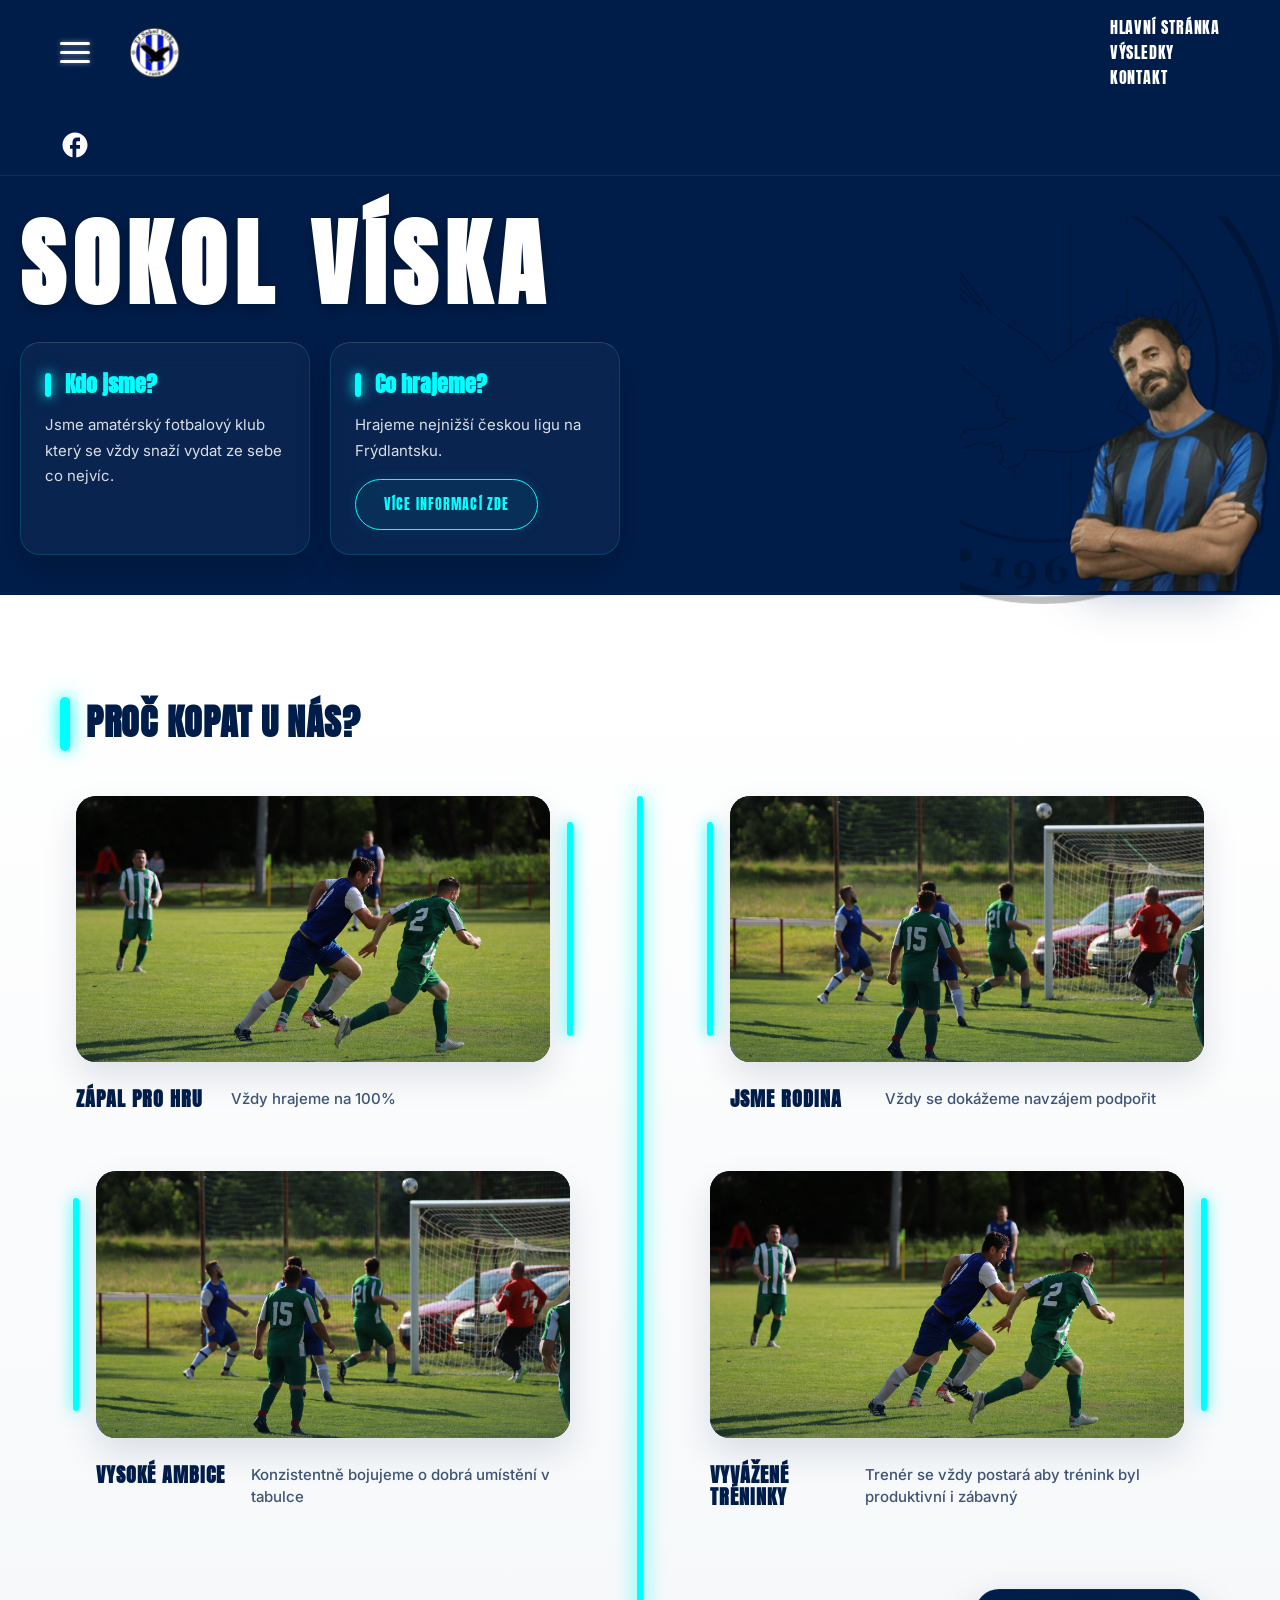
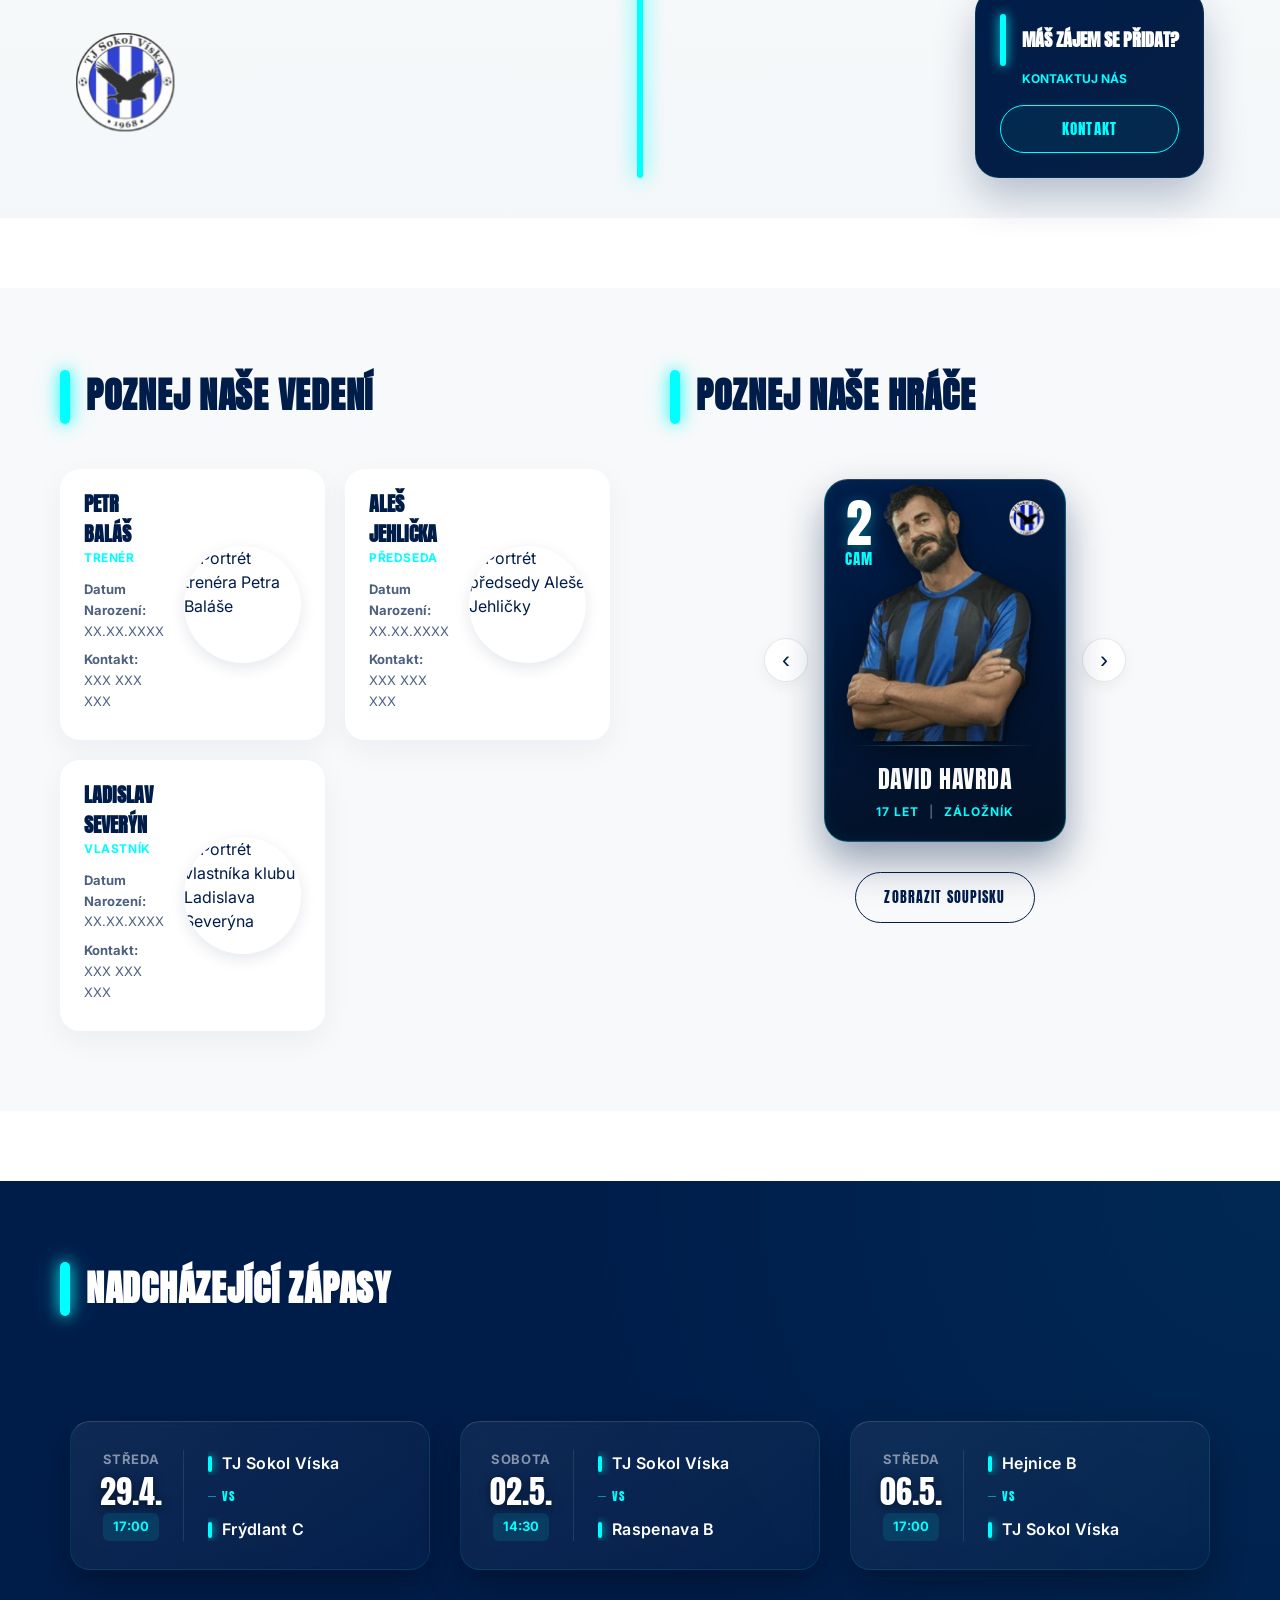
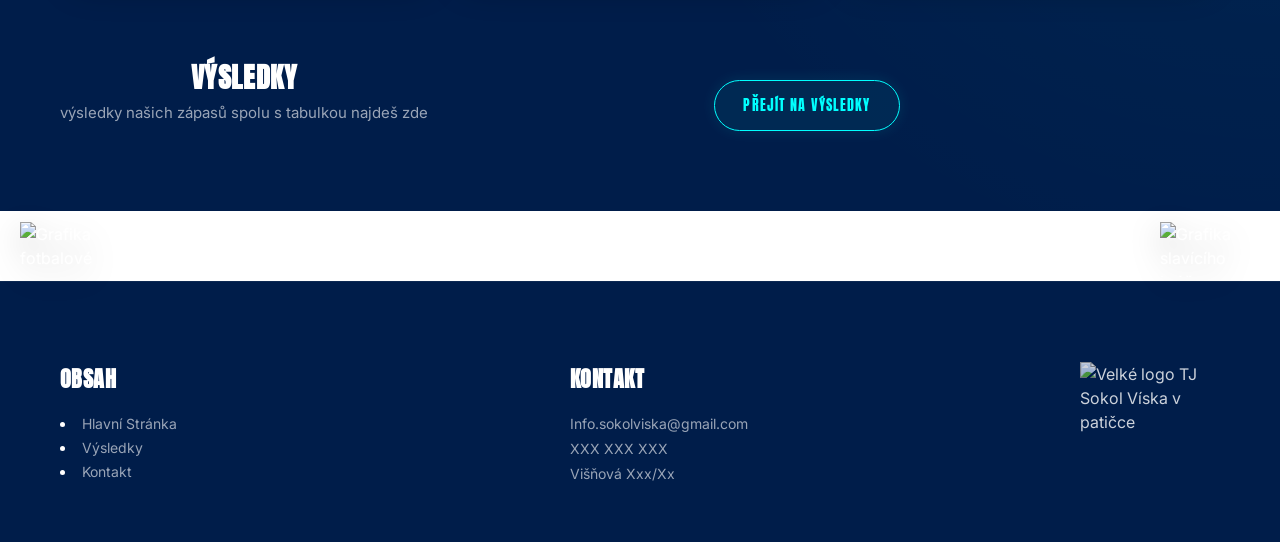
==== index.html @ 54ac2959 "idk neco varim, gemini i dal par suggestions na design tak je zkousim" ====
<!DOCTYPE html>
<html lang="cs">

<head>
    <meta charset="UTF-8">
    <meta name="viewport" content="width=device-width, initial-scale=1.0">
    <title>Hlavní Stránka | TJ Sokol Víska</title>
    <link rel="icon" type="image/png" href="./images/favicon.png">
    <link rel="preconnect" href="https://fonts.googleapis.com">
    <link rel="preconnect" href="https://fonts.gstatic.com" crossorigin>
    <link href="https://fonts.googleapis.com/css2?family=Anton&family=Inter:wght@400;600&display=swap" rel="stylesheet">
    <link rel="stylesheet" href="./css/base.css">
    <link rel="stylesheet" href="./css/layout.css">
    <link rel="stylesheet" href="./css/components.css">
</head>

<body>
    <header class="hlavni-hlavicka">
        <div class="container header-grid-nav">
            <button class="menu-toggle" aria-label="Otevřít menu">
                <span class="menu-bar"></span>
                <span class="menu-bar"></span>
                <span class="menu-bar"></span>
            </button>
            <a href="index.html" class="logo-odkaz">
                <img src="./images/Logo.svg" alt="Logo TJ Sokol Víska" width="80" height="80" class="logo-foto">
            </a>
            <nav class="hlavni-navigace">
                <menu>
                    <li><a href="index.html">Hlavní Stránka</a></li>
                    <li><a href="vysledky.html">Výsledky</a></li>
                    <li><a href="kontakt.html">Kontakt</a></li>
                </menu>
            </nav>
            <div class="header-socialy">
                <a href="https://facebook.com" target="_blank" aria-label="Facebook">
                    <img src="./images/facebook-logo.svg" alt="Ikonka sociální sítě Facebook" width="24" height="24"
                        class="fb-foto">
                </a>
            </div>
        </div>
    </header>

    <main>
        <section class="hero-sekce">
            <div class="hero-bila-cast">
                <div class="hero-bg-grafika">
                    <img src="./images/klubovy-znak-bg.png" alt="Vodoznak se znakem klubu TJ Sokol Víska" width="320"
                        height="290" class="bg-orel-foto">
                </div>
                <div class="hero-foto-container">
                    <picture>
                        <source media="(min-width: 1024px)" srcset="./images/hrac-hero-desktop.png">
                        <img src="./images/hrac-hero-mobil.png" alt="Fotografie hlavního hráče týmu v dresu" width="250"
                            height="270" class="hero-hrac-foto">
                    </picture>
                </div>
            </div>

            <div class="hero-spodek-navy">
                <div class="container hero-obsah-layout">
                    <h1>Sokol Víska</h1>
                    <div class="hero-karty-box">
                        <div class="hero-karta">
                            <div class="karta-nadpis-box">
                                <h3>Kdo jsme?</h3>
                            </div>
                            <p>Jsme amatérský fotbalový klub který se vždy snaží vydat ze sebe co nejvíc.</p>
                        </div>
                        <div class="hero-karta">
                            <div class="karta-nadpis-box">
                                <h3>Co hrajeme?</h3>
                            </div>
                            <p>Hrajeme nejnižší českou ligu na Frýdlantsku.</p>
                            <a href="soupiska.html" class="tlacitko-odkaz">Více informací zde</a>
                        </div>
                    </div>
                </div>
            </div>
        </section>

        <section class="hodnoty-sekce">
            <div class="container">
                <div class="sekce-hlavicka">
                    <h2>Proč kopat u nás?</h2>
                </div>

                <div class="hodnoty-list">
                    <div class="hodnota-item">
                        <div class="hodnota-foto-wrapper wrapper-left">
                            <div class="hodnota-foto-obal">
                                <img src="./images/introduction-img1.jpg"
                                    alt="Skupinová fotografie hráčů klubu SOKOL Víska" width="320" height="180"
                                    class="stinovana-foto">
                            </div>
                        </div>
                        <div class="hodnota-text-row text-pad-left">
                            <h3>Jsme rodina</h3>
                            <p>Vždy se dokážeme navzájem podpořit</p>
                        </div>
                    </div>

                    <div class="hodnota-item">
                        <div class="hodnota-foto-wrapper wrapper-right">
                            <div class="hodnota-foto-obal">
                                <img src="./images/introduction-img2.jpg"
                                    alt="Momentka ze zápasu ukazující maximální nasazení" width="320" height="180"
                                    class="stinovana-foto">
                            </div>
                        </div>
                        <div class="hodnota-text-row text-pad-right">
                            <h3>Zápal pro hru</h3>
                            <p>Vždy hrajeme na 100%</p>
                        </div>
                    </div>

                    <div class="hodnota-item">
                        <div class="hodnota-foto-wrapper wrapper-left">
                            <div class="hodnota-foto-obal">
                                <img src="./images/introduction-img1.jpg"
                                    alt="Týmová fotografie ilustrující jednotu a odhodlání" width="320" height="180"
                                    class="stinovana-foto">
                            </div>
                        </div>
                        <div class="hodnota-text-row text-pad-left">
                            <h3>Vysoké ambice</h3>
                            <p>Konzistentně bojujeme o dobrá umístění v tabulce</p>
                        </div>
                    </div>

                    <div class="hodnota-item">
                        <div class="hodnota-foto-wrapper wrapper-right">
                            <div class="hodnota-foto-obal">
                                <img src="./images/introduction-img2.jpg" alt="Hráči během fotbalového tréninku v akci"
                                    width="320" height="180" class="stinovana-foto">
                            </div>
                        </div>
                        <div class="hodnota-text-row text-pad-right">
                            <h3>Vyvážené tréninky</h3>
                            <p>Trenér se vždy postará aby trénink byl produktivní i zábavný</p>
                        </div>
                    </div>

                    <div class="hodnoty-logo-box">
                        <img src="./images/Logo.svg" alt="Symbol a logo fotbalového klubu" width="100" height="100"
                            class="patka-sekce-logo">
                    </div>

                    <div class="hodnoty-cta-box">
                        <div class="cta-karta">
                            <div class="cta-nadpis-box">
                                <div class="cta-titulky">
                                    <h3>Máš zájem se přidat?</h3>
                                    <p>Kontaktuj nás</p>
                                </div>
                            </div>
                            <a href="kontakt.html" class="cta-button">Kontakt</a>
                        </div>
                    </div>
                </div>
            </div>
        </section>

        <section class="hrace-vedeni-sekce">
            <div class="container hrace-vedeni-layout">
                <div class="vedeni-cast">
                    <div class="sekce-hlavicka">
                        <h2>Poznej naše vedení</h2>
                    </div>
                    <div class="vedeni-karty">
                        <div class="vedeni-karta">
                            <div class="vedeni-karta-text">
                                <h3>Petr Baláš</h3>
                                <span class="vedeni-role">Trenér</span>
                                <div class="vedeni-info-blok">
                                    <strong>Datum Narození:</strong>
                                    <span>XX.XX.XXXX</span>
                                </div>
                                <div class="vedeni-info-blok">
                                    <strong>Kontakt:</strong>
                                    <span>XXX XXX XXX</span>
                                </div>
                            </div>
                            <div class="vedeni-karta-foto">
                                <img src="./images/vedeni-placeholder.png" alt="Portrét trenéra Petra Baláše"
                                    width="130" height="130">
                            </div>
                        </div>
                        <div class="vedeni-karta">
                            <div class="vedeni-karta-text">
                                <h3>Aleš Jehlička</h3>
                                <span class="vedeni-role">Předseda</span>
                                <div class="vedeni-info-blok">
                                    <strong>Datum Narození:</strong>
                                    <span>XX.XX.XXXX</span>
                                </div>
                                <div class="vedeni-info-blok">
                                    <strong>Kontakt:</strong>
                                    <span>XXX XXX XXX</span>
                                </div>
                            </div>
                            <div class="vedeni-karta-foto">
                                <img src="./images/vedeni-placeholder.png" alt="Portrét předsedy Aleše Jehličky"
                                    width="130" height="130">
                            </div>
                        </div>
                        <div class="vedeni-karta">
                            <div class="vedeni-karta-text">
                                <h3>Ladislav Severýn</h3>
                                <span class="vedeni-role">Vlastník</span>
                                <div class="vedeni-info-blok">
                                    <strong>Datum Narození:</strong>
                                    <span>XX.XX.XXXX</span>
                                </div>
                                <div class="vedeni-info-blok">
                                    <strong>Kontakt:</strong>
                                    <span>XXX XXX XXX</span>
                                </div>
                            </div>
                            <div class="vedeni-karta-foto">
                                <img src="./images/vedeni-placeholder.png"
                                    alt="Portrét vlastníka klubu Ladislava Severýna" width="130" height="130">
                            </div>
                        </div>
                    </div>
                </div>

                <div class="hrace-cast">
                    <div class="sekce-hlavicka">
                        <h2>Poznej naše hráče</h2>
                    </div>
                    <div class="hrac-slider-wrapper">
                        <button class="slider-btn slider-prev" id="btn-prev"
                            aria-label="Předchozí hráč">&#8249;</button>
                        <div class="hrac-karta-velka" id="karta-hrace">
                            <div class="hrac-karta-bg">
                                <div class="fifa-top-meta">
                                    <div class="fifa-stat-col">
                                        <div class="hrac-cislo" id="hrac-cislo">2</div>
                                        <div class="hrac-pozice" id="hrac-pozice">CAM</div>
                                    </div>
                                    <img src="./images/Logo.svg" alt="Miniaturní logo klubu" width="36" height="36"
                                        class="hrac-karta-logo">
                                </div>
                                <div class="fifa-foto-box">
                                    <img src="./images/hrac-hero-mobil.png"
                                        alt="Profilová fotografie hráče Davida Havrdy" width="200" height="190"
                                        class="hrac-karta-foto" id="hrac-foto">
                                </div>
                                <div class="hrac-karta-jmeno" id="hrac-jmeno">David Havrda</div>
                                <div class="hrac-karta-info">
                                    <span id="hrac-vek">17 LET</span>
                                    <span class="info-divider">|</span>
                                    <span id="hrac-role">ZÁLOŽNÍK</span>
                                </div>
                            </div>
                        </div>
                        <button class="slider-btn slider-next" id="btn-next" aria-label="Další hráč">&#8250;</button>
                    </div>
                    <a href="soupiska.html" class="tlacitko-odkaz tlacitko-dark btn-center">Zobrazit soupisku</a>
                </div>
            </div>
        </section>

        <section class="zapasy-sekce">
            <div class="container">
                <div class="sekce-hlavicka sekce-hlavicka-bila">
                    <h2>Nadcházející zápasy</h2>
                </div>
                <div class="zapasy-scroll">
                    <div class="zapas-karta">
                        <div class="zapas-datum-box">
                            <span class="zapas-den">Středa</span>
                            <span class="zapas-d">29.4.</span>
                            <span class="zapas-cas">17:00</span>
                        </div>
                        <div class="zapas-tymy-box">
                            <div class="zapas-tym-radek">
                                <span class="tym-nazev">TJ Sokol Víska</span>
                            </div>
                            <div class="zapas-vs-badge">VS</div>
                            <div class="zapas-tym-radek">
                                <span class="tym-nazev">Frýdlant C</span>
                            </div>
                        </div>
                    </div>

                    <div class="zapas-karta">
                        <div class="zapas-datum-box">
                            <span class="zapas-den">Sobota</span>
                            <span class="zapas-d">02.5.</span>
                            <span class="zapas-cas">14:30</span>
                        </div>
                        <div class="zapas-tymy-box">
                            <div class="zapas-tym-radek">
                                <span class="tym-nazev">TJ Sokol Víska</span>
                            </div>
                            <div class="zapas-vs-badge">VS</div>
                            <div class="zapas-tym-radek">
                                <span class="tym-nazev">Raspenava B</span>
                            </div>
                        </div>
                    </div>

                    <div class="zapas-karta">
                        <div class="zapas-datum-box">
                            <span class="zapas-den">Středa</span>
                            <span class="zapas-d">06.5.</span>
                            <span class="zapas-cas">17:00</span>
                        </div>
                        <div class="zapas-tymy-box">
                            <div class="zapas-tym-radek">
                                <span class="tym-nazev">Hejnice B</span>
                            </div>
                            <div class="zapas-vs-badge">VS</div>
                            <div class="zapas-tym-radek">
                                <span class="tym-nazev">TJ Sokol Víska</span>
                            </div>
                        </div>
                    </div>
                </div>

                <div class="vysledky-odkaz-box">
                    <div class="vysledky-odkaz-text">
                        <h3>Výsledky</h3>
                        <p>výsledky našich zápasů spolu s tabulkou najdeš zde</p>
                    </div>
                    <a href="vysledky.html" class="tlacitko-odkaz btn-center">Přejít na výsledky</a>
                </div>
            </div>
        </section>
    </main>

    <footer class="hlavni-patka">
        <div class="patka-graphics">
            <img src="./images/branka.png" alt="Grafika fotbalové branky" width="100" height="60" class="patka-branka">
            <img src="./images/hrac-oslava.png" alt="Grafika slavícího hráče" width="100" height="70"
                class="patka-hrac">
        </div>
        <div class="container patka-grid">
            <div class="patka-sloupec">
                <h3>Obsah</h3>
                <nav class="patka-odkazy">
                    <menu>
                        <li><a href="index.html">Hlavní Stránka</a></li>
                        <li><a href="vysledky.html">Výsledky</a></li>
                        <li><a href="kontakt.html">Kontakt</a></li>
                    </menu>
                </nav>
            </div>
            <div class="patka-sloupec">
                <h3>Kontakt</h3>
                <p>Info.sokolviska@gmail.com</p>
                <p>XXX XXX XXX</p>
                <p>Višňová Xxx/Xx</p>
            </div>
            <div class="patka-logo-box">
                <img src="./images/logo-velke.png" alt="Velké logo TJ Sokol Víska v patičce" width="140" height="140"
                    class="patka-logo">
            </div>
        </div>
    </footer>

    <script src="./js/main.js"></script>
</body>

</html>
---- css/base.css ----
@layer reset, base, layout, components;

@layer reset {

    *,
    *::before,
    *::after {
        box-sizing: border-box;
        margin-top: 0;
        margin-bottom: 0;
        margin-left: 0;
        margin-right: 0;
        padding-top: 0;
        padding-bottom: 0;
        padding-left: 0;
        padding-right: 0;
    }

    html {
        scroll-behavior: smooth;
    }

    body {
        min-height: 100vh;
        line-height: 1.5;
    }

    img {
        display: block;
        max-width: 100%;
        height: auto;
    }

    a {
        text-decoration: none;
        color: inherit;
    }
}

@layer base {
    :root {
        --clr-navy: #001D4A;
        --clr-glass: #112F5A;
        --clr-cyan: #00FFFF;
        --clr-white: #FFFFFF;
        --clr-gray-bg: #F8F9FA;

        --font-heading: 'Anton', sans-serif;
        --font-body: 'Inter', sans-serif;
    }

    body {
        font-family: var(--font-body);
        font-size: 16px;
        color: var(--clr-navy);
        background-color: var(--clr-white);
    }

    h2 {
        font-family: var(--font-heading);
        text-transform: uppercase;
        letter-spacing: 0.05em;
    }
}
---- css/layout.css ----
@layer layout {
    .container {
        width: 100%;
        max-width: 1200px;
        margin-left: auto;
        margin-right: auto;
        padding-left: 20px;
        padding-right: 20px;
    }

    .hlavni-hlavicka {
        background-color: var(--clr-navy);
        padding-top: 15px;
        padding-bottom: 15px;
        border-bottom: 1px solid rgba(0, 255, 255, 0.1);
    }

    .header-grid-nav {
        display: flex;
        justify-content: space-between;
        align-items: center;
    }

    .logo-foto {
        height: 50px;
        width: auto;
    }

    .fb-foto {
        height: 30px;
        width: auto;
    }

    .hlavni-navigace {
        display: none;
    }

    .hero-grid {
        display: flex;
        flex-direction: column;
        gap: 30px;
        padding-top: 40px;
        padding-bottom: 40px;
    }

    .hero-obsah {
        display: flex;
        flex-direction: column;
        gap: 20px;
    }

    .hero-foto-box {
        display: flex;
        justify-content: center;
    }

    .hero-hrac-foto {
        max-width: 100%;
        height: auto;
    }

    .hudba-sekce,
    .hodnoty-sekce {
        padding-top: 60px;
        padding-bottom: 60px;
        background-color: var(--clr-white);
    }

    .hodnoty-list {
        display: flex;
        flex-direction: column;
        gap: 40px;
    }

    .hodnota-radek {
        display: flex;
        flex-direction: column;
        gap: 20px;
    }

    .stinovana-foto {
        width: 100%;
        border-radius: 16px;
        box-shadow: 0px 10px 20px rgba(0, 0, 0, 0.15);
    }

    .hlavni-patka {
        background-color: var(--clr-navy);
        color: var(--clr-white);
        padding-top: 60px;
        padding-bottom: 40px;
        position: relative;
        margin-top: 80px;
    }

    .patka-grafika {
        position: absolute;
        top: -45px;
        width: 100%;
        display: flex;
        justify-content: space-between;
        padding-left: 20px;
        padding-right: 20px;
    }

    .patka-branka {
        height: 45px;
    }

    .patka-hrac {
        height: 55px;
    }

    .patka-grid {
        display: flex;
        flex-direction: column;
        gap: 35px;
    }

    .patka-sloupec h3 {
        font-size: 24px;
        margin-bottom: 15px;
    }

    .patka-odkazy {
        list-style-type: none;
        display: flex;
        flex-direction: column;
        gap: 10px;
    }

    .patka-logo {
        max-width: 100px;
        display: block;
        margin-left: auto;
        margin-right: auto;
    }

    @media (min-width: 1024px) {
        .menu-toggle {
            display: none;
        }

        .header-grid-nav {
            display: grid;
            grid-template-columns: auto 1fr auto;
            align-items: center;
            gap: 40px;
        }

        .hlavni-navigace {
            display: block;
            justify-self: center;
        }

        .hlavni-navigace ul {
            list-style-type: none;
            display: flex;
            flex-direction: row;
            gap: 30px;
        }

        .hlavni-navigace a {
            color: var(--clr-white);
            text-transform: uppercase;
            font-family: var(--font-heading);
            font-size: 16px;
            letter-spacing: 0.05em;
            transition: color 0.2s;
        }

        .hlavni-navigace a:hover {
            color: var(--clr-cyan);
        }

        .hero-grid {
            display: grid;
            grid-template-columns: 1fr 1fr;
            align-items: center;
            padding-top: 60px;
            padding-bottom: 60px;
        }

        .hodnota-radek {
            display: grid;
            grid-template-columns: 1fr 1fr;
            align-items: center;
            gap: 50px;
        }

        .radek-otoceny .hodnota-text {
            grid-column: 2;
        }

        .radek-otoceny .hodnota-foto {
            grid-column: 1;
            grid-row: 1;
        }

        .patka-grid {
            display: grid;
            grid-template-columns: 1fr 1fr auto;
            align-items: start;
        }

        .patka-logo {
            margin-left: 0;
            margin-right: 0;
        }
    }
}
---- css/components.css ----
@layer components {

    *,
    *::before,
    *::after {
        box-sizing: border-box;
    }

    html {
        scroll-behavior: smooth;
    }

    main>section {
        margin-bottom: 4.375rem;
    }

    .menu-toggle {
        display: flex;
        flex-direction: column;
        gap: 0.375rem;
        cursor: pointer;
        background: none;
        border: none;
        transition: transform 0.2s ease;
    }

    .menu-bar {
        width: 1.875rem;
        height: 0.1875rem;
        background-color: var(--clr-white);
        border-radius: 0.1875rem;
        box-shadow: 0 0 0.3125rem rgba(255, 255, 255, 0.5);
    }

    .hero-sekce {
        position: relative;
        display: flex;
        flex-direction: column;
        margin-bottom: 3.75rem;
    }

    .hero-bila-cast {
        background-color: var(--clr-white);
        position: relative;
        padding-top: 1.25rem;
        display: flex;
        justify-content: flex-end;
        align-items: flex-end;
        padding-right: 0.9375rem;
    }

    .hero-bg-grafika {
        position: absolute;
        top: 0;
        left: 0;
        max-width: 20rem;
        height: 100%;
        max-height: 18.125rem;
        z-index: 1;
        opacity: 0.8;
        mix-blend-mode: multiply;
    }

    .bg-orel-foto {
        width: 100%;
        height: 100%;
        display: block;
        margin: 0;
        padding: 0;
        object-fit: contain;
        object-position: left center;
    }

    .hero-foto-container {
        position: relative;
        z-index: 2;
        display: flex;
        justify-content: flex-end;
        max-height: 16.875rem;
        filter: drop-shadow(-0.625rem 0.625rem 1.25rem rgba(0, 29, 74, 0.2));
    }

    .hero-hrac-foto {
        display: block;
        max-height: 16.875rem;
        margin-bottom: -2.1875rem;
        position: relative;
        z-index: 4;
    }

    .hero-spodek-navy {
        background: linear-gradient(135deg, var(--clr-navy) 0%, #051630 100%);
        color: var(--clr-white);
        position: relative;
        z-index: 3;
        padding-top: 3.75rem;
        padding-bottom: 3.125rem;
        border-top-left-radius: 50% 1.5625rem;
        border-top-right-radius: 50% 1.5625rem;
        box-shadow: 0 -0.625rem 1.875rem rgba(0, 0, 0, 0.15);
    }

    .hero-obsah-layout {
        display: flex;
        flex-direction: column;
        gap: 1.875rem;
    }

    .hero-sekce h1 {
        font-size: clamp(2rem, 10vw, 4rem);
        white-space: nowrap;
        text-transform: uppercase;
        text-align: center;
        line-height: 1;
        font-family: var(--font-heading);
        letter-spacing: 0.08em;
        text-shadow: 0 0.25rem 0.9375rem rgba(0, 0, 0, 0.3);
    }

    .hero-karty-box {
        display: flex;
        flex-direction: column;
        gap: 1.25rem;
    }

    .hero-karta {
        background: rgba(255, 255, 255, 0.03);
        backdrop-filter: blur(0.75rem);
        -webkit-backdrop-filter: blur(0.75rem);
        border-radius: 1.25rem;
        padding: 1.5rem;
        border: 0.0625rem solid rgba(0, 255, 255, 0.15);
        border-top: 0.0625rem solid rgba(255, 255, 255, 0.15);
        box-shadow: 0 0.9375rem 2.1875rem rgba(0, 0, 0, 0.2);
    }

    .karta-nadpis-box {
        display: flex;
        align-items: center;
        margin-bottom: 0.75rem;
    }

    .hero-karta h3 {
        position: relative;
        font-size: 1.375rem;
        color: var(--clr-cyan);
        font-family: var(--font-heading);
        text-shadow: 0 0 0.625rem rgba(0, 255, 255, 0.2);
    }

    .hero-karta h3::before {
        content: '';
        display: inline-block;
        width: 0.375rem;
        height: 1.5rem;
        background-color: var(--clr-cyan);
        border-radius: 0.25rem;
        box-shadow: 0 0 0.75rem var(--clr-cyan), 0 0 1.5rem rgba(0, 255, 255, 0.4);
        margin-right: 0.875rem;
        vertical-align: middle;
    }

    .hero-karta p {
        font-size: 0.9375rem;
        color: rgba(255, 255, 255, 0.85);
        line-height: 1.7;
    }

    .tlacitko-odkaz {
        display: inline-block;
        margin-top: 1rem;
        padding: 0.875rem 1.75rem;
        background: rgba(0, 255, 255, 0.05);
        border: 0.0625rem solid var(--clr-cyan);
        border-radius: 3.125rem;
        color: var(--clr-cyan);
        font-family: var(--font-heading);
        text-transform: uppercase;
        letter-spacing: 0.08em;
        font-size: 0.875rem;
        box-shadow: 0 0 0.9375rem rgba(0, 255, 255, 0.1);
        transition: all 0.3s ease;
    }

    .tlacitko-odkaz:hover {
        background-color: var(--clr-cyan);
        color: var(--clr-navy);
        box-shadow: 0 0 1.5625rem rgba(0, 255, 255, 0.4);
    }

    .tlacitko-dark {
        border-color: var(--clr-navy);
        color: var(--clr-navy);
        box-shadow: none;
        background: transparent;
    }

    .tlacitko-dark:hover {
        background-color: var(--clr-navy);
        color: var(--clr-white);
        box-shadow: 0 0.625rem 1.25rem rgba(0, 29, 74, 0.2);
    }

    .btn-center {
        display: block;
        margin-left: auto;
        margin-right: auto;
        width: fit-content;
        margin-top: 1.875rem;
    }

    .sekce-hlavicka {
        display: flex;
        align-items: center;
        margin-bottom: 2.8125rem;
    }

    .sekce-hlavicka h2 {
        font-size: 2.25rem;
        color: var(--clr-navy);
        font-family: var(--font-heading);
        text-transform: uppercase;
        letter-spacing: 0.02em;
    }

    .sekce-hlavicka h2::before {
        content: '';
        display: inline-block;
        width: 0.625rem;
        height: 3.375rem;
        background-color: var(--clr-cyan);
        border-radius: 0.3125rem;
        box-shadow: 0 0 0.9375rem var(--clr-cyan), 0 0 1.875rem rgba(0, 255, 255, 0.3);
        margin-right: 1rem;
        vertical-align: middle;
    }

    .sekce-hlavicka-bila h2 {
        color: var(--clr-white);
    }

    .hodnoty-sekce {
        padding-top: 2.5rem;
        padding-bottom: 2.5rem;
        background: linear-gradient(180deg, #ffffff 0%, #f4f7f9 100%);
        position: relative;
    }

    .hodnoty-list {
        display: flex;
        flex-direction: column;
        gap: 3.75rem;
        padding: 0 1rem;
    }

    .hodnota-item {
        display: flex;
        flex-direction: column;
        gap: 1rem;
    }

    .hodnota-foto-wrapper {
        position: relative;
    }

    .wrapper-left,
    .text-pad-left {
        padding-left: 1.25rem;
    }

    .wrapper-right,
    .text-pad-right {
        padding-right: 1.25rem;
    }

    .wrapper-left::before {
        content: '';
        position: absolute;
        top: 10%;
        left: -0.1875rem;
        height: 80%;
        width: 0.375rem;
        background-color: var(--clr-cyan);
        border-radius: 0.25rem;
        box-shadow: 0 0 0.9375rem var(--clr-cyan);
        z-index: 5;
    }

    .wrapper-right::before {
        content: '';
        position: absolute;
        top: 10%;
        right: -0.1875rem;
        height: 80%;
        width: 0.375rem;
        background-color: var(--clr-cyan);
        border-radius: 0.25rem;
        box-shadow: 0 0 0.9375rem var(--clr-cyan);
        z-index: 5;
    }

    .hodnota-foto-obal {
        position: relative;
        aspect-ratio: 16 / 9;
        border-radius: 1.25rem;
        overflow: hidden;
        box-shadow: 0 0.9375rem 2.1875rem rgba(0, 29, 74, 0.12);
        background-color: var(--clr-navy);
        transform: translateZ(0);
    }

    .hodnota-foto-obal::after {
        content: '';
        position: absolute;
        inset: 0;
        background: linear-gradient(to top, rgba(0, 29, 74, 0.3) 0%, transparent 40%);
        pointer-events: none;
    }

    .stinovana-foto {
        position: absolute;
        top: 0;
        left: 0;
        width: 100%;
        height: 100%;
        object-fit: cover;
        object-position: center top;
        display: block;
        margin: 0;
        padding: 0;
        transform: scale(1.18) translateY(-2%);
    }

    .hodnota-text-row {
        display: flex;
        flex-direction: row;
        justify-content: space-between;
        align-items: flex-start;
        gap: 0.9375rem;
        padding-top: 0.625rem;
    }

    .hodnota-text-row h3 {
        flex: 0 0 6.875rem;
        font-family: var(--font-heading);
        font-size: 1.125rem;
        color: var(--clr-navy);
        text-transform: uppercase;
        letter-spacing: 0.05em;
        line-height: 1.1;
    }

    .hodnota-text-row p {
        flex: 1;
        font-family: var(--font-body);
        font-size: 0.875rem;
        font-weight: 500;
        color: rgba(0, 29, 74, 0.75);
        line-height: 1.5;
    }

    .hodnoty-logo-box,
    .hodnoty-cta-box {
        display: flex;
        justify-content: center;
        padding-top: 1.25rem;
    }

    .patka-sekce-logo {
        opacity: 0.8;
    }

    .cta-karta {
        background: linear-gradient(135deg, var(--clr-navy) 0%, #061e42 100%);
        color: var(--clr-white);
        border-radius: 1.5rem;
        padding: 1.5rem;
        max-width: 20rem;
        display: flex;
        flex-direction: column;
        gap: 1.25rem;
        box-shadow: 0 1.25rem 2.5rem rgba(0, 29, 74, 0.25);
        border: 0.0625rem solid rgba(0, 255, 255, 0.1);
    }

    .cta-nadpis-box {
        display: flex;
        align-items: center;
        justify-content: flex-start;
    }

    .cta-titulky {
        display: flex;
        flex-direction: column;
        justify-content: center;
    }

    .cta-titulky h3 {
        position: relative;
        font-size: 1.125rem;
        font-family: var(--font-heading);
        text-transform: uppercase;
        line-height: 1.1;
    }

    .cta-titulky h3::before {
        content: '';
        display: inline-block;
        width: 0.375rem;
        height: 3.25rem;
        background-color: var(--clr-cyan);
        border-radius: 0.1875rem;
        box-shadow: 0 0 0.75rem var(--clr-cyan);
        margin-right: 1rem;
        vertical-align: middle;
    }

    .cta-titulky p {
        font-size: 0.75rem;
        color: var(--clr-cyan);
        text-transform: uppercase;
        font-weight: 700;
        line-height: 1.1;
        margin-top: 0.375rem;
        padding-left: 1.375rem;
    }

    .cta-button {
        display: block;
        text-align: center;
        background: rgba(0, 255, 255, 0.05);
        border: 0.0625rem solid var(--clr-cyan);
        border-radius: 3.125rem;
        padding: 0.75rem;
        color: var(--clr-cyan);
        font-family: var(--font-heading);
        text-transform: uppercase;
        letter-spacing: 0.08em;
        font-size: 0.9375rem;
        transition: all 0.3s ease;
        box-shadow: 0 0 0.9375rem rgba(0, 255, 255, 0.05);
    }

    .cta-button:hover {
        background-color: var(--clr-cyan);
        color: var(--clr-navy);
        box-shadow: 0 0 1.25rem rgba(0, 255, 255, 0.3);
    }

    .hrace-vedeni-sekce {
        background-color: var(--clr-gray-bg);
        padding-top: 5rem;
        padding-bottom: 5rem;
    }

    .hrace-vedeni-layout {
        display: flex;
        flex-direction: column;
        gap: 3.75rem;
    }

    .hrace-cast {
        display: flex;
        flex-direction: column;
    }

    .vedeni-karty {
        display: flex;
        flex-direction: column;
        gap: 1.25rem;
    }

    .vedeni-karta {
        background-color: var(--clr-white);
        border-radius: 1.25rem;
        padding: 1.25rem 1.5rem;
        display: grid;
        grid-template-columns: 1fr auto;
        gap: 1.25rem;
        box-shadow: 0 0.625rem 1.875rem rgba(0, 29, 74, 0.05);
    }

    .vedeni-karta h3 {
        font-family: var(--font-heading);
        font-size: 1.25rem;
        text-transform: uppercase;
        color: var(--clr-navy);
    }

    .vedeni-role {
        color: var(--clr-cyan);
        font-size: 0.75rem;
        font-weight: 700;
        text-transform: uppercase;
        display: block;
        margin-bottom: 0.75rem;
        letter-spacing: 0.05em;
    }

    .vedeni-info-blok {
        font-size: 0.8125rem;
        color: rgba(0, 29, 74, 0.7);
        line-height: 1.6;
        margin-bottom: 0.5rem;
    }

    .vedeni-info-blok strong {
        display: block;
    }

    .vedeni-info-blok span {
        display: block;
    }

    .vedeni-karta-foto {
        border-radius: 50%;
        overflow: hidden;
        align-self: center;
        box-shadow: 0 0.3125rem 0.9375rem rgba(0, 29, 74, 0.1);
    }

    .vedeni-karta-foto img {
        width: 100%;
        height: 100%;
        object-fit: cover;
        display: block;
        margin: 0;
        padding: 0;
    }

    .hrac-slider-wrapper {
        display: flex;
        align-items: center;
        gap: 1rem;
        justify-content: center;
        margin-top: 0.625rem;
    }

    .slider-btn {
        background-color: var(--clr-white);
        border: 0.0625rem solid rgba(0, 29, 74, 0.1);
        color: var(--clr-navy);
        width: 2.75rem;
        height: 2.75rem;
        border-radius: 50%;
        font-size: 1.5rem;
        cursor: pointer;
        display: flex;
        align-items: center;
        justify-content: center;
        box-shadow: 0 0.3125rem 0.9375rem rgba(0, 0, 0, 0.05);
        transition: all 0.2s ease;
    }

    .slider-btn:hover {
        background-color: var(--clr-navy);
        color: var(--clr-cyan);
        border-color: var(--clr-navy);
    }

    .hrac-karta-velka {
        transition: opacity 0.2s ease, transform 0.2s ease;
    }

    .hrac-karta-bg {
        background: linear-gradient(160deg, var(--clr-navy) 0%, #031024 100%);
        border-radius: 1.5rem;
        border: 0.0625rem solid rgba(0, 255, 255, 0.3);
        border-top: 0.0625rem solid rgba(255, 255, 255, 0.2);
        box-shadow: 0 1.25rem 2.5rem rgba(0, 29, 74, 0.4), inset 0 0 1.25rem rgba(0, 255, 255, 0.05);
        padding: 1.25rem;
        max-width: 15.625rem;
        position: relative;
        overflow: hidden;
        display: flex;
        flex-direction: column;
        align-items: center;
    }

    .fifa-top-meta {
        display: flex;
        width: 100%;
        justify-content: space-between;
        align-items: flex-start;
        position: relative;
        z-index: 3;
    }

    .fifa-stat-col {
        display: flex;
        flex-direction: column;
        align-items: center;
        line-height: 1;
    }

    .hrac-cislo {
        font-family: var(--font-heading);
        font-size: 3.25rem;
        color: var(--clr-white);
        line-height: 0.9;
        text-shadow: 0 0.25rem 0.9375rem rgba(0, 255, 255, 0.4);
    }

    .hrac-pozice {
        font-family: var(--font-heading);
        font-size: 0.9375rem;
        color: var(--clr-cyan);
        letter-spacing: 0.05em;
        margin-top: 0.25rem;
    }

    .hrac-karta-logo {
        opacity: 0.9;
    }

    .fifa-foto-box {
        height: 11.875rem;
        display: flex;
        justify-content: center;
        align-items: flex-end;
        position: relative;
        margin-top: -0.625rem;
        z-index: 2;
    }

    .fifa-foto-box::after {
        content: '';
        position: absolute;
        bottom: 0;
        width: 90%;
        height: 0.0625rem;
        background: linear-gradient(90deg, transparent, rgba(0, 255, 255, 0.5), transparent);
    }

    .hrac-karta-foto {
        object-fit: contain;
        display: block;
        margin: 0;
        padding: 0;
        filter: drop-shadow(0 0.625rem 0.9375rem rgba(0, 0, 0, 0.4));
    }

    .hrac-karta-jmeno {
        font-family: var(--font-heading);
        font-size: 1.5rem;
        color: var(--clr-white);
        text-transform: uppercase;
        text-align: center;
        padding-top: 0.9375rem;
        letter-spacing: 0.03em;
    }

    .hrac-karta-info {
        display: flex;
        gap: 0.625rem;
        font-size: 0.75rem;
        font-weight: 700;
        color: var(--clr-cyan);
        padding: 0.375rem 0 0 0;
        justify-content: center;
        letter-spacing: 0.08em;
    }

    .info-divider {
        opacity: 0.3;
        color: var(--clr-white);
    }

    .zapasy-sekce {
        background-color: var(--clr-navy);
        background-image: radial-gradient(circle at top right, rgba(0, 255, 255, 0.05) 0%, transparent 50%);
        padding-top: 5rem;
        padding-bottom: 5rem;
        color: var(--clr-white);
    }

    .zapasy-scroll {
        display: flex;
        gap: 1.25rem;
        overflow-x: auto;
        padding: 0.625rem 0.625rem 1.875rem 0.625rem;
        scroll-snap-type: x mandatory;
        -webkit-overflow-scrolling: touch;
    }

    .zapasy-scroll::-webkit-scrollbar {
        height: 0.375rem;
    }

    .zapasy-scroll::-webkit-scrollbar-track {
        background: rgba(255, 255, 255, 0.05);
        border-radius: 0.1875rem;
    }

    .zapasy-scroll::-webkit-scrollbar-thumb {
        background: var(--clr-cyan);
        border-radius: 0.1875rem;
    }

    .zapas-karta {
        background: linear-gradient(145deg, rgba(255, 255, 255, 0.06) 0%, rgba(255, 255, 255, 0.01) 100%);
        backdrop-filter: blur(0.625rem);
        border-radius: 1.25rem;
        padding: 1.75rem;
        min-width: 18.75rem;
        max-width: 20rem;
        flex-shrink: 0;
        scroll-snap-align: start;
        border: 0.0625rem solid rgba(0, 255, 255, 0.1);
        border-top: 0.0625rem solid rgba(255, 255, 255, 0.15);
        box-shadow: 0 0.9375rem 2.1875rem rgba(0, 0, 0, 0.3);
        display: grid;
        grid-template-columns: 5.3125rem 1fr;
        gap: 1.5rem;
        align-items: center;
    }

    .zapas-datum-box {
        display: flex;
        flex-direction: column;
        align-items: center;
        justify-content: center;
        border-right: 0.0625rem solid rgba(255, 255, 255, 0.1);
        padding-right: 1.25rem;
        text-align: center;
    }

    .zapas-den {
        font-size: 0.8125rem;
        color: rgba(255, 255, 255, 0.5);
        text-transform: uppercase;
        font-weight: 700;
        letter-spacing: 0.05em;
    }

    .zapas-d {
        font-family: var(--font-heading);
        font-size: 2rem;
        color: var(--clr-white);
        line-height: 1.1;
        margin: 0.25rem 0;
        text-shadow: 0 0.125rem 0.625rem rgba(0, 0, 0, 0.5);
    }

    .zapas-cas {
        font-size: 0.8125rem;
        color: var(--clr-cyan);
        font-weight: 700;
        background-color: rgba(0, 255, 255, 0.1);
        padding: 0.25rem 0.625rem;
        border-radius: 0.375rem;
    }

    .zapas-tymy-box {
        display: flex;
        flex-direction: column;
        gap: 0.75rem;
    }

    .zapas-tym-radek {
        display: flex;
        align-items: center;
    }

    .tym-nazev {
        position: relative;
        font-size: 1rem;
        font-weight: 600;
        color: var(--clr-white);
        letter-spacing: 0.02em;
        white-space: nowrap;
        overflow: hidden;
        text-overflow: ellipsis;
    }

    .tym-nazev::before {
        content: '';
        display: inline-block;
        width: 0.25rem;
        height: 1rem;
        background-color: var(--clr-cyan);
        border-radius: 0.125rem;
        box-shadow: 0 0 0.625rem var(--clr-cyan);
        margin-right: 0.625rem;
        vertical-align: middle;
    }

    .zapas-vs-badge {
        font-family: var(--font-heading);
        font-size: 0.75rem;
        color: var(--clr-cyan);
        letter-spacing: 0.1em;
        padding-left: 0.875rem;
        position: relative;
    }

    .zapas-vs-badge::before {
        content: '';
        position: absolute;
        left: 0;
        top: 50%;
        width: 0.5rem;
        height: 0.0625rem;
        background-color: var(--clr-cyan);
        opacity: 0.5;
    }

    .vysledky-odkaz-box {
        display: flex;
        flex-direction: column;
        align-items: center;
        text-align: center;
        gap: 1rem;
        margin-top: 3.125rem;
    }

    .vysledky-odkaz-text h3 {
        font-family: var(--font-heading);
        font-size: 1.75rem;
        color: var(--clr-white);
        text-transform: uppercase;
        letter-spacing: 0.02em;
    }

    .vysledky-odkaz-text p {
        font-size: 0.9375rem;
        color: rgba(255, 255, 255, 0.6);
        margin-top: 0.25rem;
    }

    .hlavni-patka {
        background-color: var(--clr-navy);
        color: var(--clr-white);
        padding-top: 5rem;
        padding-bottom: 2.5rem;
        position: relative;
        margin-top: 3.75rem;
        border-top: 0.0625rem solid rgba(255, 255, 255, 0.05);
    }

    .patka-graphics {
        position: absolute;
        top: -3.75rem;
        left: 0;
        right: 0;
        display: flex;
        justify-content: space-between;
        padding-left: 1.25rem;
        padding-right: 1.25rem;
        pointer-events: none;
    }

    .patka-branka {
        filter: drop-shadow(0 0.625rem 0.9375rem rgba(0, 0, 0, 0.2));
        display: block;
        margin: 0;
        padding: 0;
    }

    .patka-hrac {
        filter: drop-shadow(0 0.625rem 0.9375rem rgba(0, 0, 0, 0.2));
        display: block;
        margin: 0;
        padding: 0;
    }

    .patka-grid {
        display: flex;
        flex-direction: column;
        gap: 2.5rem;
    }

    .patka-sloupec h3 {
        font-family: var(--font-heading);
        font-size: 1.375rem;
        text-transform: uppercase;
        margin-bottom: 1rem;
        color: var(--clr-white);
        letter-spacing: 0.02em;
    }

    .patka-sloupec p {
        font-size: 0.875rem;
        color: rgba(255, 255, 255, 0.6);
        line-height: 1.8;
    }

    .patka-odkazy {
        display: flex;
        flex-direction: column;
        gap: 0.625rem;
    }

    .patka-odkazy a {
        display: inline-block;
        font-size: 0.875rem;
        color: rgba(255, 255, 255, 0.6);
        transition: color 0.2s;
    }

    .patka-odkazy a:hover {
        color: var(--clr-cyan);
    }

    .patka-logo {
        display: block;
        margin-left: auto;
        margin-right: auto;
        opacity: 0.8;
        transition: opacity 0.3s ease;
    }

    .patka-logo:hover {
        opacity: 1;
    }

    @media (min-width: 1024px) {
        .hero-sekce {
            flex-direction: row;
            background-color: var(--clr-navy);
            padding-top: 2.5rem;
            padding-bottom: 2.5rem;
        }

        .hero-bila-cast {
            background: none;
            flex: 1;
            order: 2;
            padding: 0;
        }

        .hero-bg-grafika {
            left: 50%;
            max-width: 43.75rem;
            max-height: none;
            height: auto;
        }

        .hero-foto-container {
            max-height: none;
            align-items: flex-end;
        }

        .hero-hrac-foto {
            max-height: none;
            max-width: 85%;
            margin-bottom: -2.5rem;
            margin-left: auto;
            margin-right: 0;
        }

        .hero-spodek-navy {
            order: 1;
            flex: 1;
            background: none;
            padding-top: 0;
            padding-bottom: 0;
            border-radius: 0;
            box-shadow: none;
        }

        .hero-obsah-layout {
            align-items: flex-start;
        }

        .hero-sekce h1 {
            font-size: 6rem;
            text-align: left;
        }

        .hero-karty-box {
            flex-direction: row;
        }

        .hero-karta {
            flex: 1;
        }

        .hrace-vedeni-layout {
            display: grid;
            grid-template-columns: 1fr 1fr;
            align-items: start;
            gap: 3.75rem;
        }

        .vedeni-karty {
            display: grid;
            grid-template-columns: 1fr 1fr;
            gap: 1.25rem;
        }

        .zapasy-sekce .container {
            display: grid;
            grid-template-columns: 1fr auto;
            gap: 3.125rem;
            align-items: start;
        }

        .zapasy-scroll {
            grid-column: 1 / -1;
            display: grid;
            grid-template-columns: repeat(3, 1fr);
            gap: 1.875rem;
            overflow-x: visible;
        }

        .zapas-karta {
            max-width: none;
        }

        .vysledky-odkaz-box {
            grid-column: 1;
            flex-direction: row;
            align-items: center;
            justify-content: space-between;
            margin-top: 0;
        }

        .hodnoty-list {
            display: grid;
            grid-template-columns: 1fr 1.25rem 1fr;
            align-items: center;
            row-gap: 3.75rem;
        }

        .hodnoty-list::before {
            content: '';
            grid-column: 2;
            grid-row: 1 / span 3;
            width: 0.375rem;
            height: 100%;
            background-color: var(--clr-cyan);
            border-radius: 0.1875rem;
            box-shadow: 0 0 1.25rem var(--clr-cyan);
            justify-self: center;
        }

        .hodnota-item:nth-child(1) {
            grid-column: 3;
            grid-row: 1;
        }

        .hodnota-item:nth-child(2) {
            grid-column: 1;
            grid-row: 1;
        }

        .hodnota-item:nth-child(3) {
            grid-column: 1;
            grid-row: 2;
        }

        .hodnota-item:nth-child(4) {
            grid-column: 3;
            grid-row: 2;
        }

        .hodnoty-logo-box {
            grid-column: 1;
            grid-row: 3;
            justify-content: flex-start;
            margin-top: 0;
        }

        .hodnoty-cta-box {
            grid-column: 3;
            grid-row: 3;
            justify-content: flex-end;
            margin-top: 0;
        }

        .hodnota-text-row h3 {
            font-size: 1.25rem;
            flex: 0 0 8.75rem;
        }

        .hodnota-text-row p {
            font-size: 0.9375rem;
        }

        .patka-grid {
            display: grid;
            grid-template-columns: 1fr 1fr auto;
            align-items: start;
            gap: 3.75rem;
        }

        .patka-logo {
            margin-left: 0;
            margin-right: 0;
            max-width: 8.75rem;
        }
    }
}
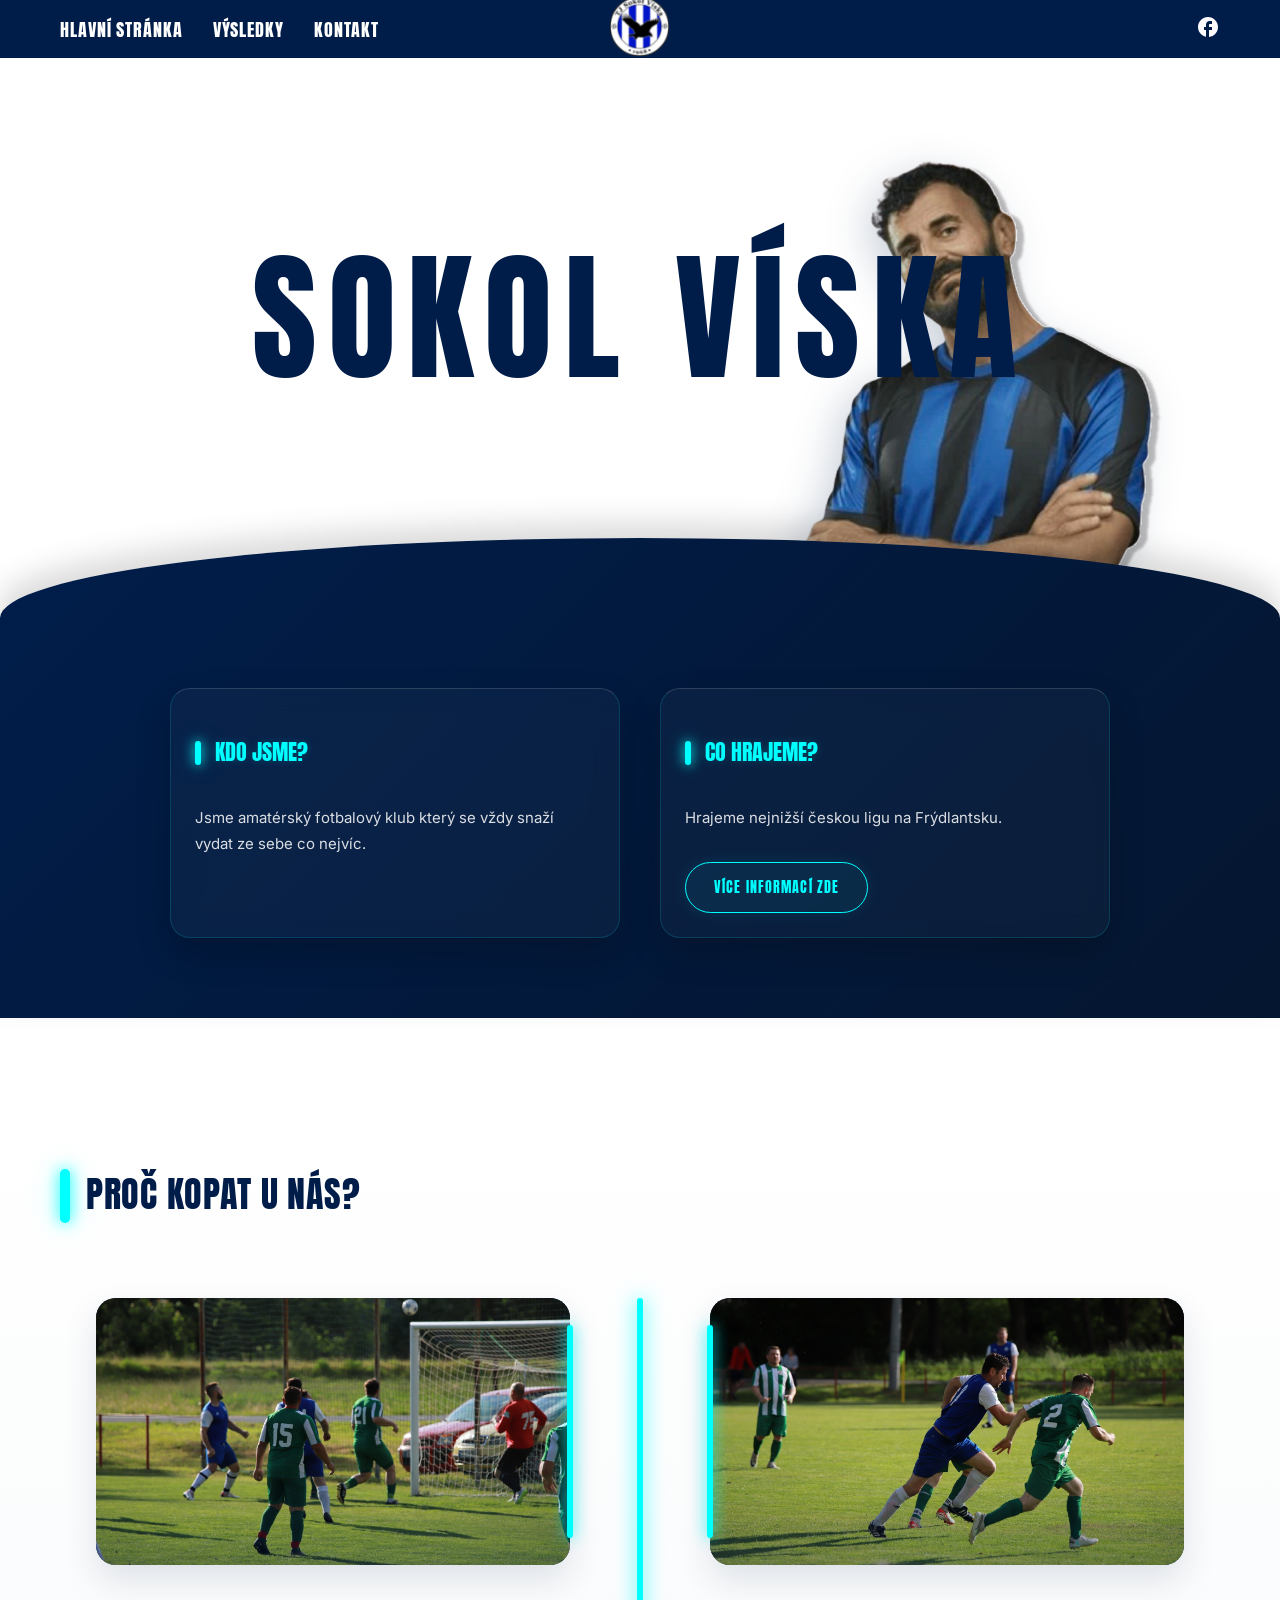
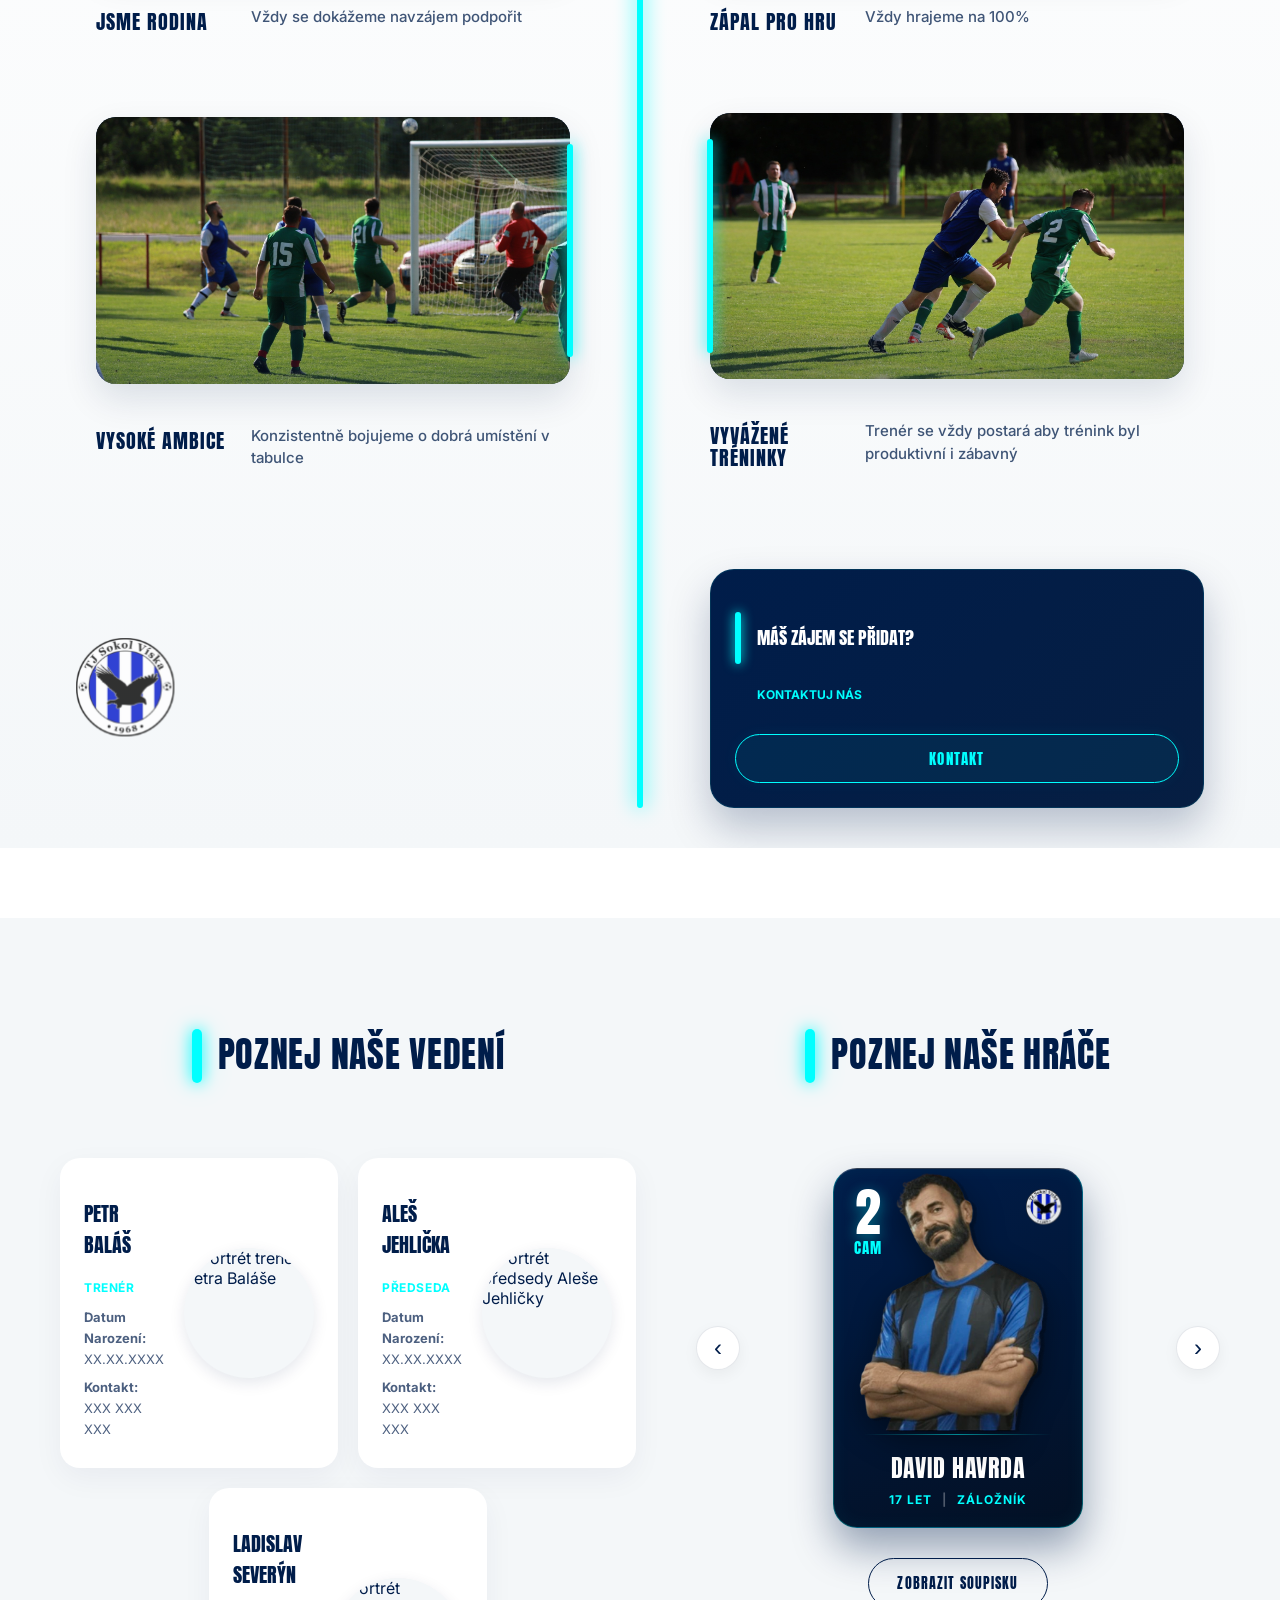
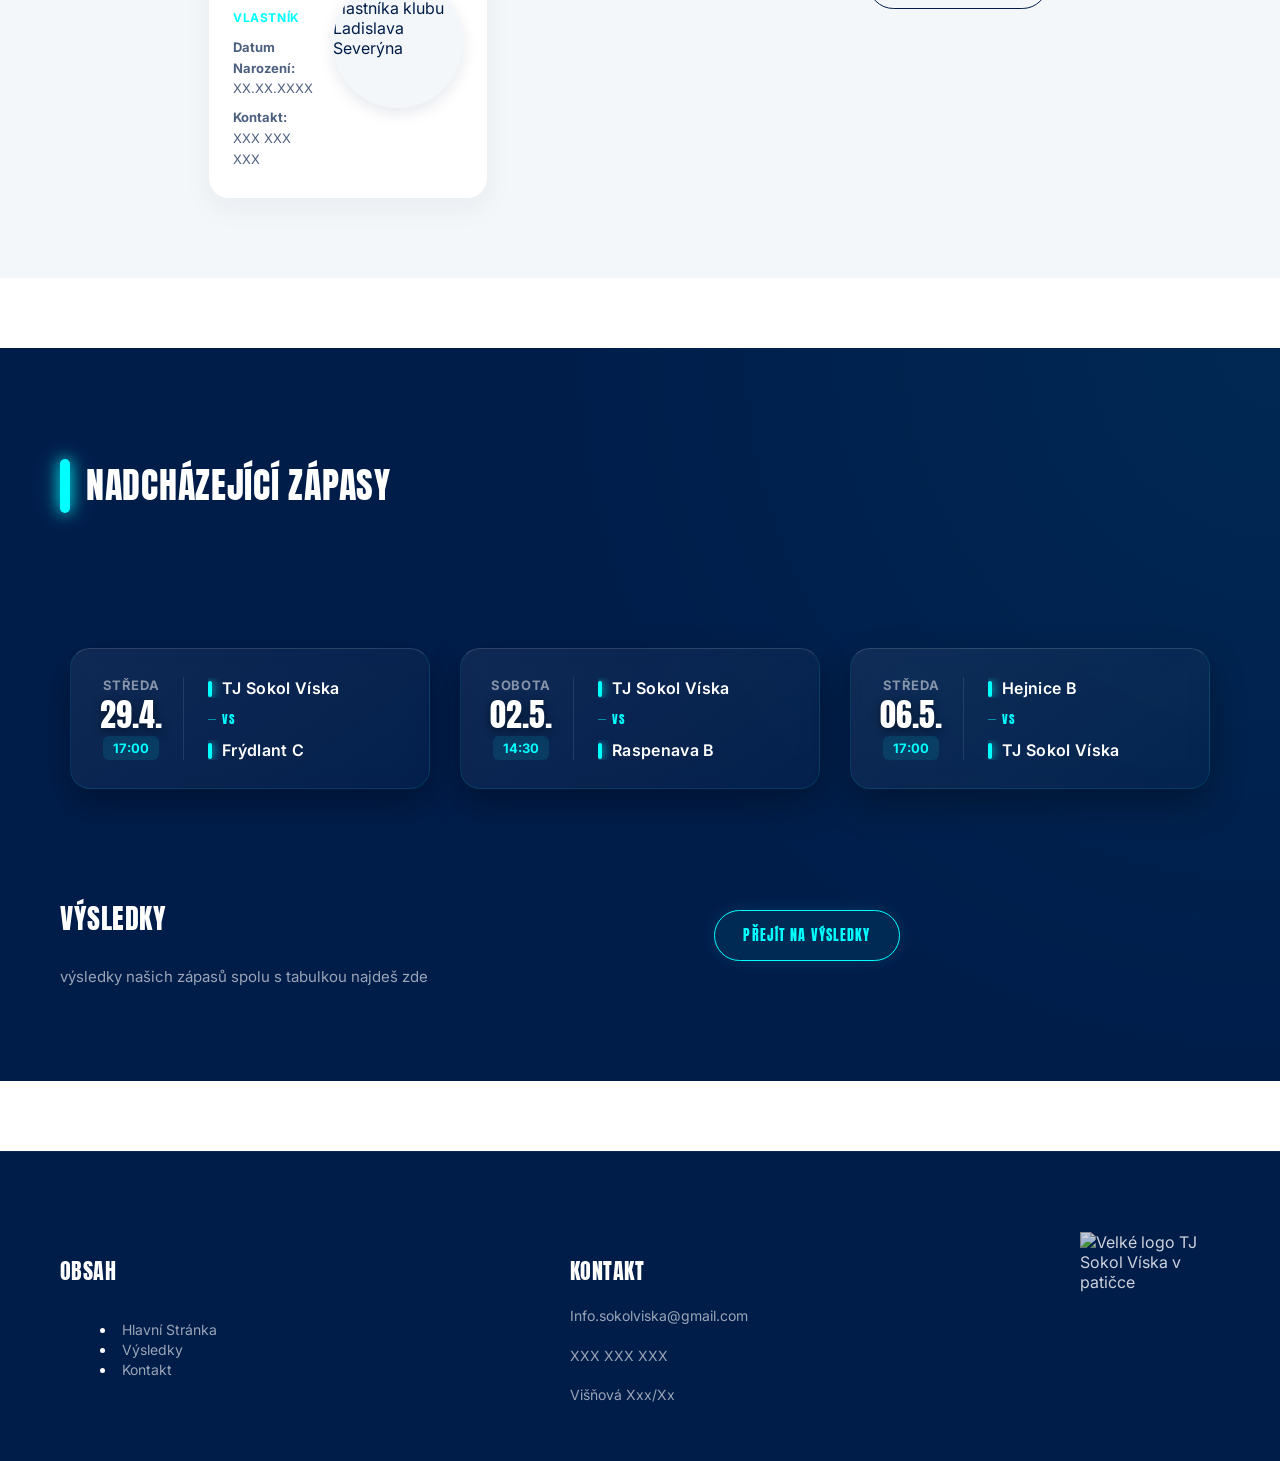
==== commit 16ab5780: "Dodelal jsem main page, budu muset upravit figmu aby se adaptovala novemu designu" ====
--- a/index.html
+++ b/index.html
@@ -45,14 +45,16 @@
         <section class="hero-sekce">
             <div class="hero-bila-cast">
                 <div class="hero-bg-grafika">
-                    <img src="./images/klubovy-znak-bg.png" alt="Vodoznak se znakem klubu TJ Sokol Víska" width="320"
-                        height="290" class="bg-orel-foto">
-                </div>
+                    <picture>
+                        <source media="(min-width: 1024px)" srcset="images/klubovy-znak-bg-desktop.png">
+                        <img src="images/klubovy-znak-bg.png" alt="Vodoznak" class="bg-orel-foto">
+                    </picture>
+                </div>
+
                 <div class="hero-foto-container">
                     <picture>
-                        <source media="(min-width: 1024px)" srcset="./images/hrac-hero-desktop.png">
-                        <img src="./images/hrac-hero-mobil.png" alt="Fotografie hlavního hráče týmu v dresu" width="250"
-                            height="270" class="hero-hrac-foto">
+                        <source media="(min-width: 1024px)" srcset="images/hrac-hero-desktop.png">
+                        <img src="images/hrac-hero-mobil.png" alt="Hráč" class="hero-hrac-foto">
                     </picture>
                 </div>
             </div>
--- a/css/base.css
+++ b/css/base.css
@@ -1,64 +1,35 @@
-@layer reset, base, layout, components;
-
-@layer reset {
-
-    *,
-    *::before,
-    *::after {
-        box-sizing: border-box;
-        margin-top: 0;
-        margin-bottom: 0;
-        margin-left: 0;
-        margin-right: 0;
-        padding-top: 0;
-        padding-bottom: 0;
-        padding-left: 0;
-        padding-right: 0;
-    }
-
-    html {
-        scroll-behavior: smooth;
-    }
-
-    body {
-        min-height: 100vh;
-        line-height: 1.5;
-    }
-
-    img {
-        display: block;
-        max-width: 100%;
-        height: auto;
-    }
-
-    a {
-        text-decoration: none;
-        color: inherit;
-    }
+:root {
+    --clr-navy: #001D4A;
+    --clr-cyan: #00FFFF;
+    --clr-white: #FFFFFF;
+    --clr-gray-bg: #F4F7F9;
+    --font-heading: 'Anton', sans-serif;
+    --font-body: 'Inter', sans-serif;
 }
 
-@layer base {
-    :root {
-        --clr-navy: #001D4A;
-        --clr-glass: #112F5A;
-        --clr-cyan: #00FFFF;
-        --clr-white: #FFFFFF;
-        --clr-gray-bg: #F8F9FA;
+body {
+    font-family: var(--font-body);
+    font-size: 16px;
+    background-color: var(--clr-white);
+    color: var(--clr-navy);
+    overflow-x: hidden;
+    margin: 0;
+}
 
-        --font-heading: 'Anton', sans-serif;
-        --font-body: 'Inter', sans-serif;
-    }
+h1,
+h2,
+h3 {
+    font-family: var(--font-heading);
+    text-transform: uppercase;
+    font-weight: 400;
+}
 
-    body {
-        font-family: var(--font-body);
-        font-size: 16px;
-        color: var(--clr-navy);
-        background-color: var(--clr-white);
-    }
+a {
+    text-decoration: none;
+    transition: all 0.3s ease;
+}
 
-    h2 {
-        font-family: var(--font-heading);
-        text-transform: uppercase;
-        letter-spacing: 0.05em;
-    }
+img {
+    max-width: 100%;
+    height: auto;
 }
--- a/css/layout.css
+++ b/css/layout.css
@@ -1,211 +1,78 @@
-@layer layout {
-    .container {
-        width: 100%;
-        max-width: 1200px;
-        margin-left: auto;
-        margin-right: auto;
-        padding-left: 20px;
-        padding-right: 20px;
-    }
+.container {
+    width: 100%;
+    max-width: 1200px;
+    margin-left: auto;
+    margin-right: auto;
+    padding-left: 20px;
+    padding-right: 20px;
+}
 
-    .hlavni-hlavicka {
-        background-color: var(--clr-navy);
-        padding-top: 15px;
-        padding-bottom: 15px;
-        border-bottom: 1px solid rgba(0, 255, 255, 0.1);
+.hlavni-hlavicka {
+    background-color: var(--clr-navy);
+    color: var(--clr-white);
+    padding-top: 15px;
+    padding-bottom: 15px;
+    position: relative;
+    z-index: 100;
+}
+
+.header-grid-nav {
+    display: flex;
+    justify-content: space-between;
+    align-items: center;
+}
+
+.logo-odkaz {
+    display: block;
+}
+
+.logo-foto {
+    height: 60px;
+    width: auto;
+}
+
+.hlavni-navigace {
+    display: none;
+}
+
+@media (min-width: 1024px) {
+    .menu-toggle {
+        display: none;
     }
 
     .header-grid-nav {
-        display: flex;
-        justify-content: space-between;
-        align-items: center;
-    }
-
-    .logo-foto {
-        height: 50px;
-        width: auto;
-    }
-
-    .fb-foto {
-        height: 30px;
-        width: auto;
+        position: relative;
     }
 
     .hlavni-navigace {
-        display: none;
+        display: block;
+        order: -1;
     }
 
-    .hero-grid {
-        display: flex;
-        flex-direction: column;
-        gap: 30px;
-        padding-top: 40px;
-        padding-bottom: 40px;
+    .logo-odkaz {
+        position: absolute;
+        left: 50%;
+        transform: translateX(-50%);
     }
 
-    .hero-obsah {
+    .hlavni-navigace ul,
+    .hlavni-navigace menu {
         display: flex;
-        flex-direction: column;
-        gap: 20px;
+        gap: 30px;
+        list-style: none;
+        margin: 0;
+        padding: 0;
     }
 
-    .hero-foto-box {
-        display: flex;
-        justify-content: center;
+    .hlavni-navigace a {
+        color: var(--clr-white);
+        font-family: var(--font-heading);
+        font-size: 18px;
+        text-transform: uppercase;
+        letter-spacing: 0.05em;
     }
 
-    .hero-hrac-foto {
-        max-width: 100%;
-        height: auto;
-    }
-
-    .hudba-sekce,
-    .hodnoty-sekce {
-        padding-top: 60px;
-        padding-bottom: 60px;
-        background-color: var(--clr-white);
-    }
-
-    .hodnoty-list {
-        display: flex;
-        flex-direction: column;
-        gap: 40px;
-    }
-
-    .hodnota-radek {
-        display: flex;
-        flex-direction: column;
-        gap: 20px;
-    }
-
-    .stinovana-foto {
-        width: 100%;
-        border-radius: 16px;
-        box-shadow: 0px 10px 20px rgba(0, 0, 0, 0.15);
-    }
-
-    .hlavni-patka {
-        background-color: var(--clr-navy);
-        color: var(--clr-white);
-        padding-top: 60px;
-        padding-bottom: 40px;
-        position: relative;
-        margin-top: 80px;
-    }
-
-    .patka-grafika {
-        position: absolute;
-        top: -45px;
-        width: 100%;
-        display: flex;
-        justify-content: space-between;
-        padding-left: 20px;
-        padding-right: 20px;
-    }
-
-    .patka-branka {
-        height: 45px;
-    }
-
-    .patka-hrac {
-        height: 55px;
-    }
-
-    .patka-grid {
-        display: flex;
-        flex-direction: column;
-        gap: 35px;
-    }
-
-    .patka-sloupec h3 {
-        font-size: 24px;
-        margin-bottom: 15px;
-    }
-
-    .patka-odkazy {
-        list-style-type: none;
-        display: flex;
-        flex-direction: column;
-        gap: 10px;
-    }
-
-    .patka-logo {
-        max-width: 100px;
-        display: block;
-        margin-left: auto;
-        margin-right: auto;
-    }
-
-    @media (min-width: 1024px) {
-        .menu-toggle {
-            display: none;
-        }
-
-        .header-grid-nav {
-            display: grid;
-            grid-template-columns: auto 1fr auto;
-            align-items: center;
-            gap: 40px;
-        }
-
-        .hlavni-navigace {
-            display: block;
-            justify-self: center;
-        }
-
-        .hlavni-navigace ul {
-            list-style-type: none;
-            display: flex;
-            flex-direction: row;
-            gap: 30px;
-        }
-
-        .hlavni-navigace a {
-            color: var(--clr-white);
-            text-transform: uppercase;
-            font-family: var(--font-heading);
-            font-size: 16px;
-            letter-spacing: 0.05em;
-            transition: color 0.2s;
-        }
-
-        .hlavni-navigace a:hover {
-            color: var(--clr-cyan);
-        }
-
-        .hero-grid {
-            display: grid;
-            grid-template-columns: 1fr 1fr;
-            align-items: center;
-            padding-top: 60px;
-            padding-bottom: 60px;
-        }
-
-        .hodnota-radek {
-            display: grid;
-            grid-template-columns: 1fr 1fr;
-            align-items: center;
-            gap: 50px;
-        }
-
-        .radek-otoceny .hodnota-text {
-            grid-column: 2;
-        }
-
-        .radek-otoceny .hodnota-foto {
-            grid-column: 1;
-            grid-row: 1;
-        }
-
-        .patka-grid {
-            display: grid;
-            grid-template-columns: 1fr 1fr auto;
-            align-items: start;
-        }
-
-        .patka-logo {
-            margin-left: 0;
-            margin-right: 0;
-        }
+    .hlavni-navigace a:hover {
+        color: var(--clr-cyan);
     }
 }
--- a/css/components.css
+++ b/css/components.css
@@ -6,18 +6,21 @@
         box-sizing: border-box;
     }
 
-    html {
+    html,
+    body {
+        overflow-x: hidden;
         scroll-behavior: smooth;
+        width: 100%;
     }
 
     main>section {
-        margin-bottom: 4.375rem;
+        margin-bottom: 70px;
     }
 
     .menu-toggle {
         display: flex;
         flex-direction: column;
-        gap: 0.375rem;
+        gap: 6px;
         cursor: pointer;
         background: none;
         border: none;
@@ -25,37 +28,41 @@
     }
 
     .menu-bar {
-        width: 1.875rem;
-        height: 0.1875rem;
+        width: 30px;
+        height: 3px;
         background-color: var(--clr-white);
-        border-radius: 0.1875rem;
-        box-shadow: 0 0 0.3125rem rgba(255, 255, 255, 0.5);
-    }
-
+        border-radius: 3px;
+        box-shadow: 0 0 5px rgba(255, 255, 255, 0.5);
+    }
+
+    /* ==========================================================
+       MOBILNÍ HERO SEKCE
+       ========================================================== */
     .hero-sekce {
         position: relative;
         display: flex;
         flex-direction: column;
-        margin-bottom: 3.75rem;
+        margin-bottom: 60px;
+        width: 100%;
     }
 
     .hero-bila-cast {
         background-color: var(--clr-white);
         position: relative;
-        padding-top: 1.25rem;
+        padding-top: 20px;
         display: flex;
         justify-content: flex-end;
         align-items: flex-end;
-        padding-right: 0.9375rem;
+        padding-right: 15px;
     }
 
     .hero-bg-grafika {
         position: absolute;
         top: 0;
         left: 0;
-        max-width: 20rem;
+        max-width: 320px;
         height: 100%;
-        max-height: 18.125rem;
+        max-height: 290px;
         z-index: 1;
         opacity: 0.8;
         mix-blend-mode: multiply;
@@ -76,14 +83,14 @@
         z-index: 2;
         display: flex;
         justify-content: flex-end;
-        max-height: 16.875rem;
-        filter: drop-shadow(-0.625rem 0.625rem 1.25rem rgba(0, 29, 74, 0.2));
+        max-height: 270px;
+        filter: drop-shadow(-10px 10px 20px rgba(0, 29, 74, 0.2));
     }
 
     .hero-hrac-foto {
         display: block;
-        max-height: 16.875rem;
-        margin-bottom: -2.1875rem;
+        max-height: 270px;
+        margin-bottom: -35px;
         position: relative;
         z-index: 4;
     }
@@ -93,99 +100,100 @@
         color: var(--clr-white);
         position: relative;
         z-index: 3;
-        padding-top: 3.75rem;
-        padding-bottom: 3.125rem;
-        border-top-left-radius: 50% 1.5625rem;
-        border-top-right-radius: 50% 1.5625rem;
-        box-shadow: 0 -0.625rem 1.875rem rgba(0, 0, 0, 0.15);
+        padding-top: 60px;
+        padding-bottom: 50px;
+        border-top-left-radius: 50% 25px;
+        border-top-right-radius: 50% 25px;
+        box-shadow: 0 -10px 30px rgba(0, 0, 0, 0.15);
+        width: 100%;
     }
 
     .hero-obsah-layout {
         display: flex;
         flex-direction: column;
-        gap: 1.875rem;
+        gap: 30px;
     }
 
     .hero-sekce h1 {
-        font-size: clamp(2rem, 10vw, 4rem);
+        font-size: clamp(32px, 10vw, 64px);
         white-space: nowrap;
         text-transform: uppercase;
         text-align: center;
         line-height: 1;
         font-family: var(--font-heading);
         letter-spacing: 0.08em;
-        text-shadow: 0 0.25rem 0.9375rem rgba(0, 0, 0, 0.3);
+        text-shadow: 0 4px 15px rgba(0, 0, 0, 0.3);
     }
 
     .hero-karty-box {
         display: flex;
         flex-direction: column;
-        gap: 1.25rem;
+        gap: 20px;
     }
 
     .hero-karta {
         background: rgba(255, 255, 255, 0.03);
-        backdrop-filter: blur(0.75rem);
-        -webkit-backdrop-filter: blur(0.75rem);
-        border-radius: 1.25rem;
-        padding: 1.5rem;
-        border: 0.0625rem solid rgba(0, 255, 255, 0.15);
-        border-top: 0.0625rem solid rgba(255, 255, 255, 0.15);
-        box-shadow: 0 0.9375rem 2.1875rem rgba(0, 0, 0, 0.2);
+        backdrop-filter: blur(12px);
+        -webkit-backdrop-filter: blur(12px);
+        border-radius: 20px;
+        padding: 24px;
+        border: 1px solid rgba(0, 255, 255, 0.15);
+        border-top: 1px solid rgba(255, 255, 255, 0.15);
+        box-shadow: 0 15px 35px rgba(0, 0, 0, 0.2);
     }
 
     .karta-nadpis-box {
         display: flex;
         align-items: center;
-        margin-bottom: 0.75rem;
+        margin-bottom: 12px;
     }
 
     .hero-karta h3 {
         position: relative;
-        font-size: 1.375rem;
+        font-size: 22px;
         color: var(--clr-cyan);
         font-family: var(--font-heading);
-        text-shadow: 0 0 0.625rem rgba(0, 255, 255, 0.2);
+        text-shadow: 0 0 10px rgba(0, 255, 255, 0.2);
     }
 
     .hero-karta h3::before {
         content: '';
         display: inline-block;
-        width: 0.375rem;
-        height: 1.5rem;
+        width: 6px;
+        height: 24px;
         background-color: var(--clr-cyan);
-        border-radius: 0.25rem;
-        box-shadow: 0 0 0.75rem var(--clr-cyan), 0 0 1.5rem rgba(0, 255, 255, 0.4);
-        margin-right: 0.875rem;
+        border-radius: 4px;
+        box-shadow: 0 0 12px var(--clr-cyan), 0 0 24px rgba(0, 255, 255, 0.4);
+        margin-right: 14px;
         vertical-align: middle;
     }
 
     .hero-karta p {
-        font-size: 0.9375rem;
+        font-size: 15px;
         color: rgba(255, 255, 255, 0.85);
         line-height: 1.7;
     }
 
     .tlacitko-odkaz {
         display: inline-block;
-        margin-top: 1rem;
-        padding: 0.875rem 1.75rem;
+        margin-top: 16px;
+        padding: 14px 28px;
         background: rgba(0, 255, 255, 0.05);
-        border: 0.0625rem solid var(--clr-cyan);
-        border-radius: 3.125rem;
+        border: 1px solid var(--clr-cyan);
+        border-radius: 50px;
         color: var(--clr-cyan);
         font-family: var(--font-heading);
         text-transform: uppercase;
         letter-spacing: 0.08em;
-        font-size: 0.875rem;
-        box-shadow: 0 0 0.9375rem rgba(0, 255, 255, 0.1);
+        font-size: 14px;
+        box-shadow: 0 0 15px rgba(0, 255, 255, 0.1);
         transition: all 0.3s ease;
     }
 
     .tlacitko-odkaz:hover {
         background-color: var(--clr-cyan);
         color: var(--clr-navy);
-        box-shadow: 0 0 1.5625rem rgba(0, 255, 255, 0.4);
+        box-shadow: 0 0 25px rgba(0, 255, 255, 0.4);
     }
 
     .tlacitko-dark {
@@ -198,7 +206,7 @@
     .tlacitko-dark:hover {
         background-color: var(--clr-navy);
         color: var(--clr-white);
-        box-shadow: 0 0.625rem 1.25rem rgba(0, 29, 74, 0.2);
+        box-shadow: 0 10px 20px rgba(0, 29, 74, 0.2);
     }
 
     .btn-center {
@@ -206,17 +214,17 @@
         margin-left: auto;
         margin-right: auto;
         width: fit-content;
-        margin-top: 1.875rem;
+        margin-top: 30px;
     }
 
     .sekce-hlavicka {
         display: flex;
         align-items: center;
-        margin-bottom: 2.8125rem;
+        margin-bottom: 45px;
     }
 
     .sekce-hlavicka h2 {
-        font-size: 2.25rem;
+        font-size: 36px;
         color: var(--clr-navy);
         font-family: var(--font-heading);
         text-transform: uppercase;
@@ -226,12 +234,12 @@
     .sekce-hlavicka h2::before {
         content: '';
         display: inline-block;
-        width: 0.625rem;
-        height: 3.375rem;
+        width: 10px;
+        height: 54px;
         background-color: var(--clr-cyan);
-        border-radius: 0.3125rem;
-        box-shadow: 0 0 0.9375rem var(--clr-cyan), 0 0 1.875rem rgba(0, 255, 255, 0.3);
-        margin-right: 1rem;
+        border-radius: 5px;
+        box-shadow: 0 0 15px var(--clr-cyan), 0 0 30px rgba(0, 255, 255, 0.3);
+        margin-right: 16px;
         vertical-align: middle;
     }
 
@@ -239,24 +247,29 @@
         color: var(--clr-white);
     }
 
+    /* ==========================================================
+       OSTATNÍ SEKCE WEBU
+       ========================================================== */
     .hodnoty-sekce {
-        padding-top: 2.5rem;
-        padding-bottom: 2.5rem;
+        padding-top: 40px;
+        padding-bottom: 40px;
         background: linear-gradient(180deg, #ffffff 0%, #f4f7f9 100%);
         position: relative;
+        width: 100%;
+        overflow: hidden;
     }
 
     .hodnoty-list {
         display: flex;
         flex-direction: column;
-        gap: 3.75rem;
-        padding: 0 1rem;
+        gap: 60px;
+        padding: 0 16px;
     }
 
     .hodnota-item {
         display: flex;
         flex-direction: column;
-        gap: 1rem;
+        gap: 16px;
     }
 
     .hodnota-foto-wrapper {
@@ -265,24 +278,24 @@
 
     .wrapper-left,
     .text-pad-left {
-        padding-left: 1.25rem;
+        padding-left: 20px;
     }
 
     .wrapper-right,
     .text-pad-right {
-        padding-right: 1.25rem;
+        padding-right: 20px;
     }
 
     .wrapper-left::before {
         content: '';
         position: absolute;
         top: 10%;
-        left: -0.1875rem;
+        left: -3px;
         height: 80%;
-        width: 0.375rem;
+        width: 6px;
         background-color: var(--clr-cyan);
-        border-radius: 0.25rem;
-        box-shadow: 0 0 0.9375rem var(--clr-cyan);
+        border-radius: 4px;
+        box-shadow: 0 0 15px var(--clr-cyan);
         z-index: 5;
     }
 
@@ -290,21 +303,21 @@
         content: '';
         position: absolute;
         top: 10%;
-        right: -0.1875rem;
+        right: -3px;
         height: 80%;
-        width: 0.375rem;
+        width: 6px;
         background-color: var(--clr-cyan);
-        border-radius: 0.25rem;
-        box-shadow: 0 0 0.9375rem var(--clr-cyan);
+        border-radius: 4px;
+        box-shadow: 0 0 15px var(--clr-cyan);
         z-index: 5;
     }
 
     .hodnota-foto-obal {
         position: relative;
         aspect-ratio: 16 / 9;
-        border-radius: 1.25rem;
+        border-radius: 20px;
         overflow: hidden;
-        box-shadow: 0 0.9375rem 2.1875rem rgba(0, 29, 74, 0.12);
+        box-shadow: 0 15px 35px rgba(0, 29, 74, 0.12);
         background-color: var(--clr-navy);
         transform: translateZ(0);
     }
@@ -336,14 +349,14 @@
         flex-direction: row;
         justify-content: space-between;
         align-items: flex-start;
-        gap: 0.9375rem;
-        padding-top: 0.625rem;
+        gap: 15px;
+        padding-top: 10px;
     }
 
     .hodnota-text-row h3 {
-        flex: 0 0 6.875rem;
-        font-family: var(--font-heading);
-        font-size: 1.125rem;
+        flex: 0 0 110px;
+        font-family: var(--font-heading);
+        font-size: 18px;
         color: var(--clr-navy);
         text-transform: uppercase;
         letter-spacing: 0.05em;
@@ -353,7 +366,7 @@
     .hodnota-text-row p {
         flex: 1;
         font-family: var(--font-body);
-        font-size: 0.875rem;
+        font-size: 14px;
         font-weight: 500;
         color: rgba(0, 29, 74, 0.75);
         line-height: 1.5;
@@ -363,7 +376,7 @@
     .hodnoty-cta-box {
         display: flex;
         justify-content: center;
-        padding-top: 1.25rem;
+        padding-top: 20px;
     }
 
     .patka-sekce-logo {
@@ -373,14 +386,15 @@
     .cta-karta {
         background: linear-gradient(135deg, var(--clr-navy) 0%, #061e42 100%);
         color: var(--clr-white);
-        border-radius: 1.5rem;
-        padding: 1.5rem;
-        max-width: 20rem;
-        display: flex;
-        flex-direction: column;
-        gap: 1.25rem;
-        box-shadow: 0 1.25rem 2.5rem rgba(0, 29, 74, 0.25);
-        border: 0.0625rem solid rgba(0, 255, 255, 0.1);
+        border-radius: 24px;
+        padding: 24px;
+        width: 100%;
+        max-width: 320px;
+        display: flex;
+        flex-direction: column;
+        gap: 20px;
+        box-shadow: 0 20px 40px rgba(0, 29, 74, 0.25);
+        border: 1px solid rgba(0, 255, 255, 0.1);
     }
 
     .cta-nadpis-box {
@@ -397,7 +411,7 @@
 
     .cta-titulky h3 {
         position: relative;
-        font-size: 1.125rem;
+        font-size: 18px;
         font-family: var(--font-heading);
         text-transform: uppercase;
         line-height: 1.1;
@@ -406,57 +420,59 @@
     .cta-titulky h3::before {
         content: '';
         display: inline-block;
-        width: 0.375rem;
-        height: 3.25rem;
+        width: 6px;
+        height: 52px;
         background-color: var(--clr-cyan);
-        border-radius: 0.1875rem;
-        box-shadow: 0 0 0.75rem var(--clr-cyan);
-        margin-right: 1rem;
+        border-radius: 3px;
+        box-shadow: 0 0 12px var(--clr-cyan);
+        margin-right: 16px;
         vertical-align: middle;
     }
 
     .cta-titulky p {
-        font-size: 0.75rem;
+        font-size: 12px;
         color: var(--clr-cyan);
         text-transform: uppercase;
         font-weight: 700;
         line-height: 1.1;
-        margin-top: 0.375rem;
-        padding-left: 1.375rem;
+        margin-top: 6px;
+        padding-left: 22px;
     }
 
     .cta-button {
         display: block;
         text-align: center;
         background: rgba(0, 255, 255, 0.05);
-        border: 0.0625rem solid var(--clr-cyan);
-        border-radius: 3.125rem;
-        padding: 0.75rem;
+        border: 1px solid var(--clr-cyan);
+        border-radius: 50px;
+        padding: 12px;
         color: var(--clr-cyan);
         font-family: var(--font-heading);
         text-transform: uppercase;
         letter-spacing: 0.08em;
-        font-size: 0.9375rem;
+        font-size: 15px;
         transition: all 0.3s ease;
-        box-shadow: 0 0 0.9375rem rgba(0, 255, 255, 0.05);
+        box-shadow: 0 0 15px rgba(0, 255, 255, 0.05);
     }
 
     .cta-button:hover {
         background-color: var(--clr-cyan);
         color: var(--clr-navy);
-        box-shadow: 0 0 1.25rem rgba(0, 255, 255, 0.3);
+        box-shadow: 0 0 20px rgba(0, 255, 255, 0.3);
     }
 
     .hrace-vedeni-sekce {
         background-color: var(--clr-gray-bg);
-        padding-top: 5rem;
-        padding-bottom: 5rem;
+        padding-top: 80px;
+        padding-bottom: 80px;
+        width: 100%;
+        overflow: hidden;
     }
 
     .hrace-vedeni-layout {
         display: flex;
         flex-direction: column;
-        gap: 3.75rem;
+        gap: 60px;
     }
 
     .hrace-cast {
@@ -467,41 +483,48 @@
     .vedeni-karty {
         display: flex;
         flex-direction: column;
-        gap: 1.25rem;
+        gap: 20px;
     }
 
     .vedeni-karta {
         background-color: var(--clr-white);
-        border-radius: 1.25rem;
-        padding: 1.25rem 1.5rem;
-        display: grid;
-        grid-template-columns: 1fr auto;
-        gap: 1.25rem;
-        box-shadow: 0 0.625rem 1.875rem rgba(0, 29, 74, 0.05);
+        border-radius: 20px;
+        padding: 20px 24px;
+        display: flex;
+        align-items: center;
+        justify-content: space-between;
+        gap: 20px;
+        box-shadow: 0 10px 30px rgba(0, 29, 74, 0.05);
+    }
+
+    .vedeni-karta-text {
+        flex: 1;
+        min-width: 0;
+        word-wrap: break-word;
     }
 
     .vedeni-karta h3 {
         font-family: var(--font-heading);
-        font-size: 1.25rem;
+        font-size: 20px;
         text-transform: uppercase;
         color: var(--clr-navy);
     }
 
     .vedeni-role {
         color: var(--clr-cyan);
-        font-size: 0.75rem;
+        font-size: 12px;
         font-weight: 700;
         text-transform: uppercase;
         display: block;
-        margin-bottom: 0.75rem;
+        margin-bottom: 12px;
         letter-spacing: 0.05em;
     }
 
     .vedeni-info-blok {
-        font-size: 0.8125rem;
+        font-size: 13px;
         color: rgba(0, 29, 74, 0.7);
         line-height: 1.6;
-        margin-bottom: 0.5rem;
+        margin-bottom: 8px;
     }
 
     .vedeni-info-blok strong {
@@ -513,10 +536,16 @@
     }
 
     .vedeni-karta-foto {
+        width: 130px;
+        height: 130px;
         border-radius: 50%;
         overflow: hidden;
-        align-self: center;
-        box-shadow: 0 0.3125rem 0.9375rem rgba(0, 29, 74, 0.1);
+        flex-shrink: 0;
+        background-color: var(--clr-gray-bg);
+        box-shadow: 0 5px 15px rgba(0, 29, 74, 0.1);
+        display: flex;
+        align-items: center;
+        justify-content: center;
     }
 
     .vedeni-karta-foto img {
@@ -531,25 +560,28 @@
     .hrac-slider-wrapper {
         display: flex;
         align-items: center;
-        gap: 1rem;
+        gap: 16px;
         justify-content: center;
-        margin-top: 0.625rem;
+        margin-top: 10px;
+        width: 100%;
+        max-width: 100%;
     }
 
     .slider-btn {
         background-color: var(--clr-white);
-        border: 0.0625rem solid rgba(0, 29, 74, 0.1);
+        border: 1px solid rgba(0, 29, 74, 0.1);
         color: var(--clr-navy);
-        width: 2.75rem;
-        height: 2.75rem;
+        width: 44px;
+        height: 44px;
         border-radius: 50%;
-        font-size: 1.5rem;
+        font-size: 24px;
         cursor: pointer;
         display: flex;
         align-items: center;
         justify-content: center;
-        box-shadow: 0 0.3125rem 0.9375rem rgba(0, 0, 0, 0.05);
+        box-shadow: 0 5px 15px rgba(0, 0, 0, 0.05);
         transition: all 0.2s ease;
+        flex-shrink: 0;
     }
 
     .slider-btn:hover {
@@ -560,16 +592,20 @@
 
     .hrac-karta-velka {
         transition: opacity 0.2s ease, transform 0.2s ease;
+        flex: 1;
+        display: flex;
+        justify-content: center;
     }
 
     .hrac-karta-bg {
         background: linear-gradient(160deg, var(--clr-navy) 0%, #031024 100%);
-        border-radius: 1.5rem;
-        border: 0.0625rem solid rgba(0, 255, 255, 0.3);
-        border-top: 0.0625rem solid rgba(255, 255, 255, 0.2);
-        box-shadow: 0 1.25rem 2.5rem rgba(0, 29, 74, 0.4), inset 0 0 1.25rem rgba(0, 255, 255, 0.05);
-        padding: 1.25rem;
-        max-width: 15.625rem;
+        border-radius: 24px;
+        border: 1px solid rgba(0, 255, 255, 0.3);
+        border-top: 1px solid rgba(255, 255, 255, 0.2);
+        box-shadow: 0 20px 40px rgba(0, 29, 74, 0.4), inset 0 0 20px rgba(0, 255, 255, 0.05);
+        padding: 20px;
+        width: 100%;
+        max-width: 250px;
         position: relative;
         overflow: hidden;
         display: flex;
@@ -595,18 +631,18 @@
 
     .hrac-cislo {
         font-family: var(--font-heading);
-        font-size: 3.25rem;
+        font-size: 52px;
         color: var(--clr-white);
         line-height: 0.9;
-        text-shadow: 0 0.25rem 0.9375rem rgba(0, 255, 255, 0.4);
+        text-shadow: 0 4px 15px rgba(0, 255, 255, 0.4);
     }
 
     .hrac-pozice {
         font-family: var(--font-heading);
-        font-size: 0.9375rem;
+        font-size: 15px;
         color: var(--clr-cyan);
         letter-spacing: 0.05em;
-        margin-top: 0.25rem;
+        margin-top: 4px;
     }
 
     .hrac-karta-logo {
@@ -614,13 +650,14 @@
     }
 
     .fifa-foto-box {
-        height: 11.875rem;
+        height: 190px;
         display: flex;
         justify-content: center;
         align-items: flex-end;
         position: relative;
-        margin-top: -0.625rem;
+        margin-top: -10px;
         z-index: 2;
+        width: 100%;
     }
 
     .fifa-foto-box::after {
@@ -628,7 +665,7 @@
         position: absolute;
         bottom: 0;
         width: 90%;
-        height: 0.0625rem;
+        height: 1px;
         background: linear-gradient(90deg, transparent, rgba(0, 255, 255, 0.5), transparent);
     }
 
@@ -637,26 +674,30 @@
         display: block;
         margin: 0;
         padding: 0;
-        filter: drop-shadow(0 0.625rem 0.9375rem rgba(0, 0, 0, 0.4));
+        filter: drop-shadow(0 10px 15px rgba(0, 0, 0, 0.4));
+        max-width: 100%;
+        height: 100%;
     }
 
     .hrac-karta-jmeno {
         font-family: var(--font-heading);
-        font-size: 1.5rem;
+        font-size: 24px;
         color: var(--clr-white);
         text-transform: uppercase;
         text-align: center;
-        padding-top: 0.9375rem;
+        padding-top: 15px;
         letter-spacing: 0.03em;
+        width: 100%;
     }
 
     .hrac-karta-info {
         display: flex;
-        gap: 0.625rem;
-        font-size: 0.75rem;
+        gap: 10px;
+        font-size: 12px;
         font-weight: 700;
         color: var(--clr-cyan);
-        padding: 0.375rem 0 0 0;
+        padding: 6px 0 0 0;
+        width: 100%;
         justify-content: center;
         letter-spacing: 0.08em;
     }
@@ -669,49 +710,51 @@
     .zapasy-sekce {
         background-color: var(--clr-navy);
         background-image: radial-gradient(circle at top right, rgba(0, 255, 255, 0.05) 0%, transparent 50%);
-        padding-top: 5rem;
-        padding-bottom: 5rem;
+        padding-top: 80px;
+        padding-bottom: 80px;
         color: var(--clr-white);
+        width: 100%;
+        overflow: hidden;
     }
 
     .zapasy-scroll {
         display: flex;
-        gap: 1.25rem;
+        gap: 20px;
         overflow-x: auto;
-        padding: 0.625rem 0.625rem 1.875rem 0.625rem;
+        padding: 10px 10px 30px 10px;
         scroll-snap-type: x mandatory;
         -webkit-overflow-scrolling: touch;
     }
 
     .zapasy-scroll::-webkit-scrollbar {
-        height: 0.375rem;
+        height: 6px;
     }
 
     .zapasy-scroll::-webkit-scrollbar-track {
         background: rgba(255, 255, 255, 0.05);
-        border-radius: 0.1875rem;
+        border-radius: 3px;
     }
 
     .zapasy-scroll::-webkit-scrollbar-thumb {
         background: var(--clr-cyan);
-        border-radius: 0.1875rem;
+        border-radius: 3px;
     }
 
     .zapas-karta {
         background: linear-gradient(145deg, rgba(255, 255, 255, 0.06) 0%, rgba(255, 255, 255, 0.01) 100%);
-        backdrop-filter: blur(0.625rem);
-        border-radius: 1.25rem;
-        padding: 1.75rem;
-        min-width: 18.75rem;
-        max-width: 20rem;
+        backdrop-filter: blur(10px);
+        border-radius: 20px;
+        padding: 28px;
+        min-width: 300px;
+        max-width: 320px;
         flex-shrink: 0;
         scroll-snap-align: start;
-        border: 0.0625rem solid rgba(0, 255, 255, 0.1);
-        border-top: 0.0625rem solid rgba(255, 255, 255, 0.15);
-        box-shadow: 0 0.9375rem 2.1875rem rgba(0, 0, 0, 0.3);
+        border: 1px solid rgba(0, 255, 255, 0.1);
+        border-top: 1px solid rgba(255, 255, 255, 0.15);
+        box-shadow: 0 15px 35px rgba(0, 0, 0, 0.3);
         display: grid;
-        grid-template-columns: 5.3125rem 1fr;
-        gap: 1.5rem;
+        grid-template-columns: 85px 1fr;
+        gap: 24px;
         align-items: center;
     }
 
@@ -720,13 +763,13 @@
         flex-direction: column;
         align-items: center;
         justify-content: center;
-        border-right: 0.0625rem solid rgba(255, 255, 255, 0.1);
-        padding-right: 1.25rem;
+        border-right: 1px solid rgba(255, 255, 255, 0.1);
+        padding-right: 20px;
         text-align: center;
     }
 
     .zapas-den {
-        font-size: 0.8125rem;
+        font-size: 13px;
         color: rgba(255, 255, 255, 0.5);
         text-transform: uppercase;
         font-weight: 700;
@@ -735,26 +778,26 @@
 
     .zapas-d {
         font-family: var(--font-heading);
-        font-size: 2rem;
+        font-size: 32px;
         color: var(--clr-white);
         line-height: 1.1;
-        margin: 0.25rem 0;
-        text-shadow: 0 0.125rem 0.625rem rgba(0, 0, 0, 0.5);
+        margin: 4px 0;
+        text-shadow: 0 2px 10px rgba(0, 0, 0, 0.5);
     }
 
     .zapas-cas {
-        font-size: 0.8125rem;
+        font-size: 13px;
         color: var(--clr-cyan);
         font-weight: 700;
         background-color: rgba(0, 255, 255, 0.1);
-        padding: 0.25rem 0.625rem;
-        border-radius: 0.375rem;
+        padding: 4px 10px;
+        border-radius: 6px;
     }
 
     .zapas-tymy-box {
         display: flex;
         flex-direction: column;
-        gap: 0.75rem;
+        gap: 12px;
     }
 
     .zapas-tym-radek {
@@ -764,7 +807,7 @@
 
     .tym-nazev {
         position: relative;
-        font-size: 1rem;
+        font-size: 16px;
         font-weight: 600;
         color: var(--clr-white);
         letter-spacing: 0.02em;
@@ -776,21 +819,21 @@
     .tym-nazev::before {
         content: '';
         display: inline-block;
-        width: 0.25rem;
-        height: 1rem;
+        width: 4px;
+        height: 16px;
         background-color: var(--clr-cyan);
-        border-radius: 0.125rem;
-        box-shadow: 0 0 0.625rem var(--clr-cyan);
-        margin-right: 0.625rem;
+        border-radius: 2px;
+        box-shadow: 0 0 10px var(--clr-cyan);
+        margin-right: 10px;
         vertical-align: middle;
     }
 
     .zapas-vs-badge {
         font-family: var(--font-heading);
-        font-size: 0.75rem;
+        font-size: 12px;
         color: var(--clr-cyan);
         letter-spacing: 0.1em;
-        padding-left: 0.875rem;
+        padding-left: 14px;
         position: relative;
     }
 
@@ -799,8 +842,8 @@
         position: absolute;
         left: 0;
         top: 50%;
-        width: 0.5rem;
-        height: 0.0625rem;
+        width: 8px;
+        height: 1px;
         background-color: var(--clr-cyan);
         opacity: 0.5;
     }
@@ -810,55 +853,57 @@
         flex-direction: column;
         align-items: center;
         text-align: center;
-        gap: 1rem;
-        margin-top: 3.125rem;
+        gap: 16px;
+        margin-top: 50px;
     }
 
     .vysledky-odkaz-text h3 {
         font-family: var(--font-heading);
-        font-size: 1.75rem;
+        font-size: 28px;
         color: var(--clr-white);
         text-transform: uppercase;
         letter-spacing: 0.02em;
     }
 
     .vysledky-odkaz-text p {
-        font-size: 0.9375rem;
+        font-size: 15px;
         color: rgba(255, 255, 255, 0.6);
-        margin-top: 0.25rem;
+        margin-top: 4px;
     }
 
     .hlavni-patka {
         background-color: var(--clr-navy);
         color: var(--clr-white);
-        padding-top: 5rem;
-        padding-bottom: 2.5rem;
-        position: relative;
-        margin-top: 3.75rem;
-        border-top: 0.0625rem solid rgba(255, 255, 255, 0.05);
+        padding-top: 80px;
+        padding-bottom: 40px;
+        position: relative;
+        margin-top: 60px;
+        border-top: 1px solid rgba(255, 255, 255, 0.05);
+        width: 100%;
+        overflow-x: hidden;
     }
 
     .patka-graphics {
         position: absolute;
-        top: -3.75rem;
+        top: -60px;
         left: 0;
         right: 0;
         display: flex;
         justify-content: space-between;
-        padding-left: 1.25rem;
-        padding-right: 1.25rem;
+        padding-left: 20px;
+        padding-right: 20px;
         pointer-events: none;
     }
 
     .patka-branka {
-        filter: drop-shadow(0 0.625rem 0.9375rem rgba(0, 0, 0, 0.2));
+        filter: drop-shadow(0 10px 15px rgba(0, 0, 0, 0.2));
         display: block;
         margin: 0;
         padding: 0;
     }
 
     .patka-hrac {
-        filter: drop-shadow(0 0.625rem 0.9375rem rgba(0, 0, 0, 0.2));
+        filter: drop-shadow(0 10px 15px rgba(0, 0, 0, 0.2));
         display: block;
         margin: 0;
         padding: 0;
@@ -867,20 +912,20 @@
     .patka-grid {
         display: flex;
         flex-direction: column;
-        gap: 2.5rem;
+        gap: 40px;
     }
 
     .patka-sloupec h3 {
         font-family: var(--font-heading);
-        font-size: 1.375rem;
+        font-size: 22px;
         text-transform: uppercase;
-        margin-bottom: 1rem;
+        margin-bottom: 16px;
         color: var(--clr-white);
         letter-spacing: 0.02em;
     }
 
     .patka-sloupec p {
-        font-size: 0.875rem;
+        font-size: 14px;
         color: rgba(255, 255, 255, 0.6);
         line-height: 1.8;
     }
@@ -888,12 +933,12 @@
     .patka-odkazy {
         display: flex;
         flex-direction: column;
-        gap: 0.625rem;
+        gap: 10px;
     }
 
     .patka-odkazy a {
         display: inline-block;
-        font-size: 0.875rem;
+        font-size: 14px;
         color: rgba(255, 255, 255, 0.6);
         transition: color 0.2s;
     }
@@ -910,89 +955,198 @@
         transition: opacity 0.3s ease;
     }
 
-    .patka-logo:hover {
-        opacity: 1;
-    }
-
+    /* ==========================================================================
+       DESKTOP - KONEČNÝ NEPRŮSTŘELNÝ LAYOUT (Včetně zarovnání čar u hodnot)
+       ========================================================================== */
     @media (min-width: 1024px) {
+
         .hero-sekce {
+            display: block;
+            position: relative;
+            margin-bottom: 80px;
+            background-color: transparent;
+        }
+
+        .hero-bila-cast {
+            display: block;
+            width: 100%;
+            height: 600px;
+            background-color: transparent;
+            position: relative;
+            z-index: 1;
+            padding: 0;
+        }
+
+        /* OREL */
+        .hero-bg-grafika {
+            position: absolute;
+            left: 0%;
+            top: 0;
+            width: 850px;
+            height: auto;
+            max-width: none !important;
+            max-height: none !important;
+            z-index: 1;
+            opacity: 0.15;
+            display: block;
+        }
+
+        .bg-orel-foto,
+        .hero-bg-grafika picture {
+            display: block;
+            width: 100%;
+            height: auto;
+            max-width: none !important;
+            max-height: none !important;
+            object-fit: contain;
+            object-position: top left;
+        }
+
+        /* HRÁČ ("Zlatý střed") */
+        .hero-foto-container {
+            position: absolute;
+            right: 8%;
+            bottom: 0px;
+            z-index: 2;
+            display: block;
+            width: 380px !important;
+            height: auto;
+            max-height: none !important;
+        }
+
+        .hero-foto-container picture,
+        .hero-foto-container img,
+        .hero-hrac-foto {
+            display: block;
+            width: 100% !important;
+            height: auto !important;
+            max-width: none !important;
+            max-height: none !important;
+            margin: 0;
+            object-fit: contain;
+            object-position: bottom center;
+        }
+
+        /* TMAVÁ VLNA */
+        .hero-spodek-navy {
+            display: block;
+            width: 100%;
+            background: linear-gradient(135deg, var(--clr-navy) 0%, #051630 100%);
+            position: relative;
+            z-index: 5;
+            margin-top: -120px;
+            padding-top: 150px;
+            padding-bottom: 80px;
+            border-top-left-radius: 50% 80px;
+            border-top-right-radius: 50% 80px;
+            box-shadow: 0 -15px 30px rgba(0, 0, 0, 0.15);
+        }
+
+        .hero-obsah-layout {
+            position: static;
+            display: flex;
+            flex-direction: column;
+            align-items: center;
+            width: 100%;
+            max-width: 1000px;
+            margin: 0 auto;
+        }
+
+        /* NADPIS H1 */
+        .hero-sekce h1 {
+            position: absolute;
+            top: -220px;
+            left: 50%;
+            transform: translate(-50%, -50%);
+            font-size: 140px;
+            color: var(--clr-navy);
+            text-shadow: none;
+            z-index: 10;
+            width: max-content;
+            margin: 0;
+            pointer-events: none;
+            line-height: 1;
+        }
+
+        .hero-karty-box {
+            display: flex;
             flex-direction: row;
-            background-color: var(--clr-navy);
-            padding-top: 2.5rem;
-            padding-bottom: 2.5rem;
-        }
-
-        .hero-bila-cast {
-            background: none;
-            flex: 1;
-            order: 2;
-            padding: 0;
-        }
-
-        .hero-bg-grafika {
-            left: 50%;
-            max-width: 43.75rem;
-            max-height: none;
-            height: auto;
-        }
-
-        .hero-foto-container {
-            max-height: none;
-            align-items: flex-end;
-        }
-
-        .hero-hrac-foto {
-            max-height: none;
-            max-width: 85%;
-            margin-bottom: -2.5rem;
-            margin-left: auto;
-            margin-right: 0;
-        }
-
-        .hero-spodek-navy {
-            order: 1;
-            flex: 1;
-            background: none;
-            padding-top: 0;
-            padding-bottom: 0;
-            border-radius: 0;
-            box-shadow: none;
-        }
-
-        .hero-obsah-layout {
-            align-items: flex-start;
-        }
-
-        .hero-sekce h1 {
-            font-size: 6rem;
-            text-align: left;
-        }
-
-        .hero-karty-box {
-            flex-direction: row;
+            justify-content: center;
+            gap: 40px;
+            width: 100%;
+            position: relative;
+            z-index: 6;
         }
 
         .hero-karta {
             flex: 1;
-        }
+            max-width: 450px;
+        }
+
+        /* ==========================================================
+           OSTATNÍ SEKCE DESKTOPU (Zarovnání čar, Vedení atd.)
+           ========================================================== */
 
         .hrace-vedeni-layout {
             display: grid;
             grid-template-columns: 1fr 1fr;
             align-items: start;
-            gap: 3.75rem;
+            gap: 60px;
+        }
+
+        .vedeni-cast,
+        .hrace-cast {
+            display: flex;
+            flex-direction: column;
+            align-items: center;
+            width: 100%;
+        }
+
+        .vedeni-cast .sekce-hlavicka,
+        .hrace-cast .sekce-hlavicka {
+            justify-content: center;
+            width: 100%;
         }
 
         .vedeni-karty {
             display: grid;
             grid-template-columns: 1fr 1fr;
-            gap: 1.25rem;
+            gap: 20px;
+            width: 100%;
+            max-width: 600px;
+        }
+
+        .vedeni-karta:nth-child(3) {
+            grid-column: 1 / -1;
+            justify-self: center;
+            width: 100%;
+            max-width: calc(50% - 10px);
+        }
+
+        .cta-karta {
+            max-width: 100%;
+        }
+
+        .hodnoty-cta-box {
+            width: 100%;
+            display: flex;
+            justify-content: flex-end;
+        }
+
+        .hrac-slider-wrapper {
+            justify-content: center;
+            width: 100%;
+        }
+
+        .hrace-cast .btn-center {
+            margin-left: auto;
+            margin-right: auto;
         }
 
         .zapasy-sekce .container {
             display: grid;
             grid-template-columns: 1fr auto;
-            gap: 3.125rem;
+            gap: 50px;
             align-items: start;
         }
 
@@ -1000,7 +1154,7 @@
             grid-column: 1 / -1;
             display: grid;
             grid-template-columns: repeat(3, 1fr);
-            gap: 1.875rem;
+            gap: 30px;
             overflow-x: visible;
         }
 
@@ -1016,45 +1170,79 @@
             margin-top: 0;
         }
 
+        .vysledky-odkaz-text {
+            text-align: left;
+        }
+
+        .vysledky-odkaz-box .tlacitko-odkaz {
+            margin-top: 0;
+        }
+
+        /* --- Sjednocení Tyrkysových Čar (::before) pro Desktopové Karty --- */
         .hodnoty-list {
             display: grid;
-            grid-template-columns: 1fr 1.25rem 1fr;
+            grid-template-columns: 1fr 20px 1fr;
             align-items: center;
-            row-gap: 3.75rem;
+            row-gap: 60px;
         }
 
         .hodnoty-list::before {
             content: '';
             grid-column: 2;
             grid-row: 1 / span 3;
-            width: 0.375rem;
+            width: 6px;
             height: 100%;
             background-color: var(--clr-cyan);
-            border-radius: 0.1875rem;
-            box-shadow: 0 0 1.25rem var(--clr-cyan);
+            border-radius: 3px;
+            box-shadow: 0 0 20px var(--clr-cyan);
             justify-self: center;
         }
 
-        .hodnota-item:nth-child(1) {
-            grid-column: 3;
-            grid-row: 1;
-        }
-
-        .hodnota-item:nth-child(2) {
-            grid-column: 1;
-            grid-row: 1;
-        }
-
+        /* Levé karty (1. a 3.) -> Čára je na jejich pravé straně (směrem ke středu) */
+        .hodnota-item:nth-child(1),
         .hodnota-item:nth-child(3) {
             grid-column: 1;
+        }
+
+        .hodnota-item:nth-child(1) {
+            grid-row: 1;
+        }
+
+        .hodnota-item:nth-child(3) {
             grid-row: 2;
         }
 
+        .hodnota-item:nth-child(1) .wrapper-left::before,
+        .hodnota-item:nth-child(1) .wrapper-right::before,
+        .hodnota-item:nth-child(3) .wrapper-left::before,
+        .hodnota-item:nth-child(3) .wrapper-right::before {
+            left: auto;
+            right: -3px;
+        }
+
+        /* Pravé karty (2. a 4.) -> Čára je na jejich levé straně (směrem ke středu) */
+        .hodnota-item:nth-child(2),
         .hodnota-item:nth-child(4) {
             grid-column: 3;
+        }
+
+        .hodnota-item:nth-child(2) {
+            grid-row: 1;
+        }
+
+        .hodnota-item:nth-child(4) {
             grid-row: 2;
         }
 
+        .hodnota-item:nth-child(2) .wrapper-left::before,
+        .hodnota-item:nth-child(2) .wrapper-right::before,
+        .hodnota-item:nth-child(4) .wrapper-left::before,
+        .hodnota-item:nth-child(4) .wrapper-right::before {
+            left: -3px;
+            right: auto;
+        }
+
+        /* Spodní tlačítka u hodnot */
         .hodnoty-logo-box {
             grid-column: 1;
             grid-row: 3;
@@ -1065,30 +1253,30 @@
         .hodnoty-cta-box {
             grid-column: 3;
             grid-row: 3;
-            justify-content: flex-end;
             margin-top: 0;
         }
 
         .hodnota-text-row h3 {
-            font-size: 1.25rem;
-            flex: 0 0 8.75rem;
+            font-size: 20px;
+            flex: 0 0 140px;
         }
 
         .hodnota-text-row p {
-            font-size: 0.9375rem;
-        }
-
+            font-size: 15px;
+        }
+
+        /* Patka */
         .patka-grid {
             display: grid;
             grid-template-columns: 1fr 1fr auto;
             align-items: start;
-            gap: 3.75rem;
+            gap: 60px;
         }
 
         .patka-logo {
             margin-left: 0;
             margin-right: 0;
-            max-width: 8.75rem;
+            max-width: 140px;
         }
     }
 }
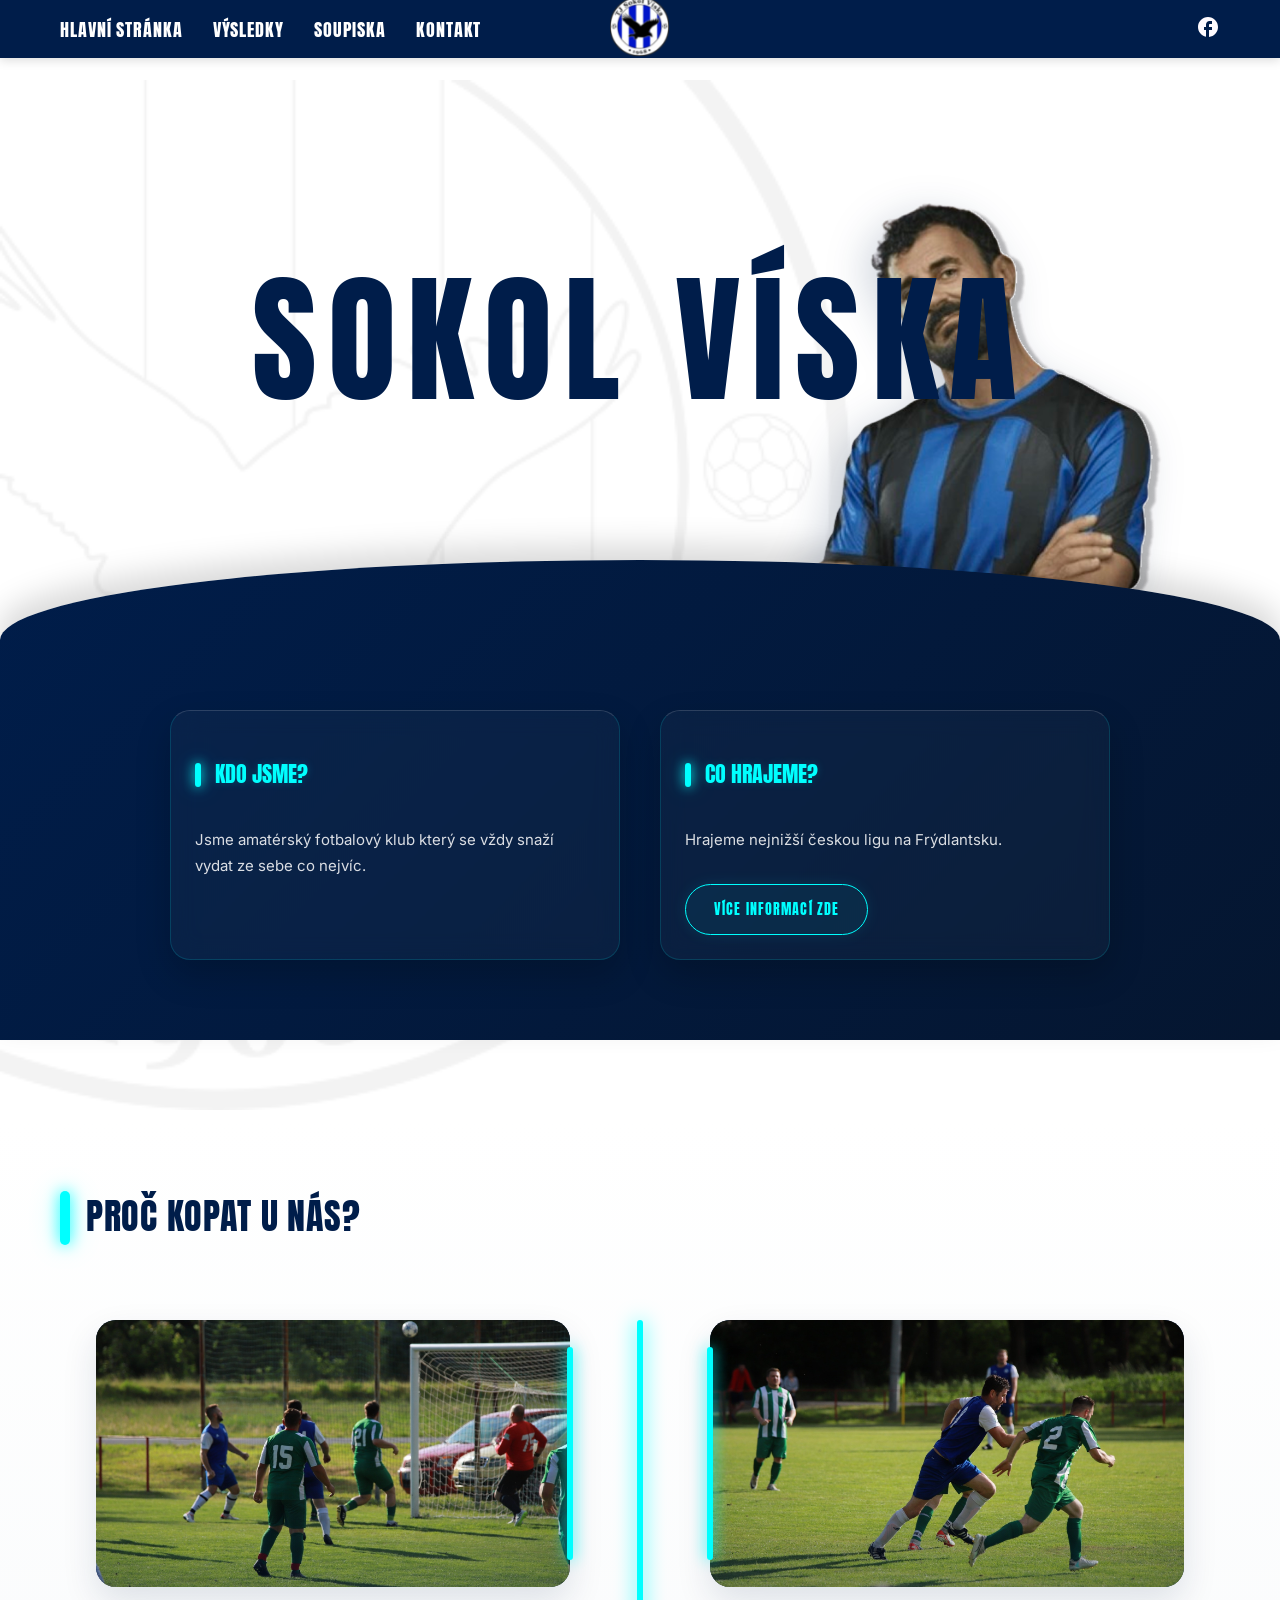
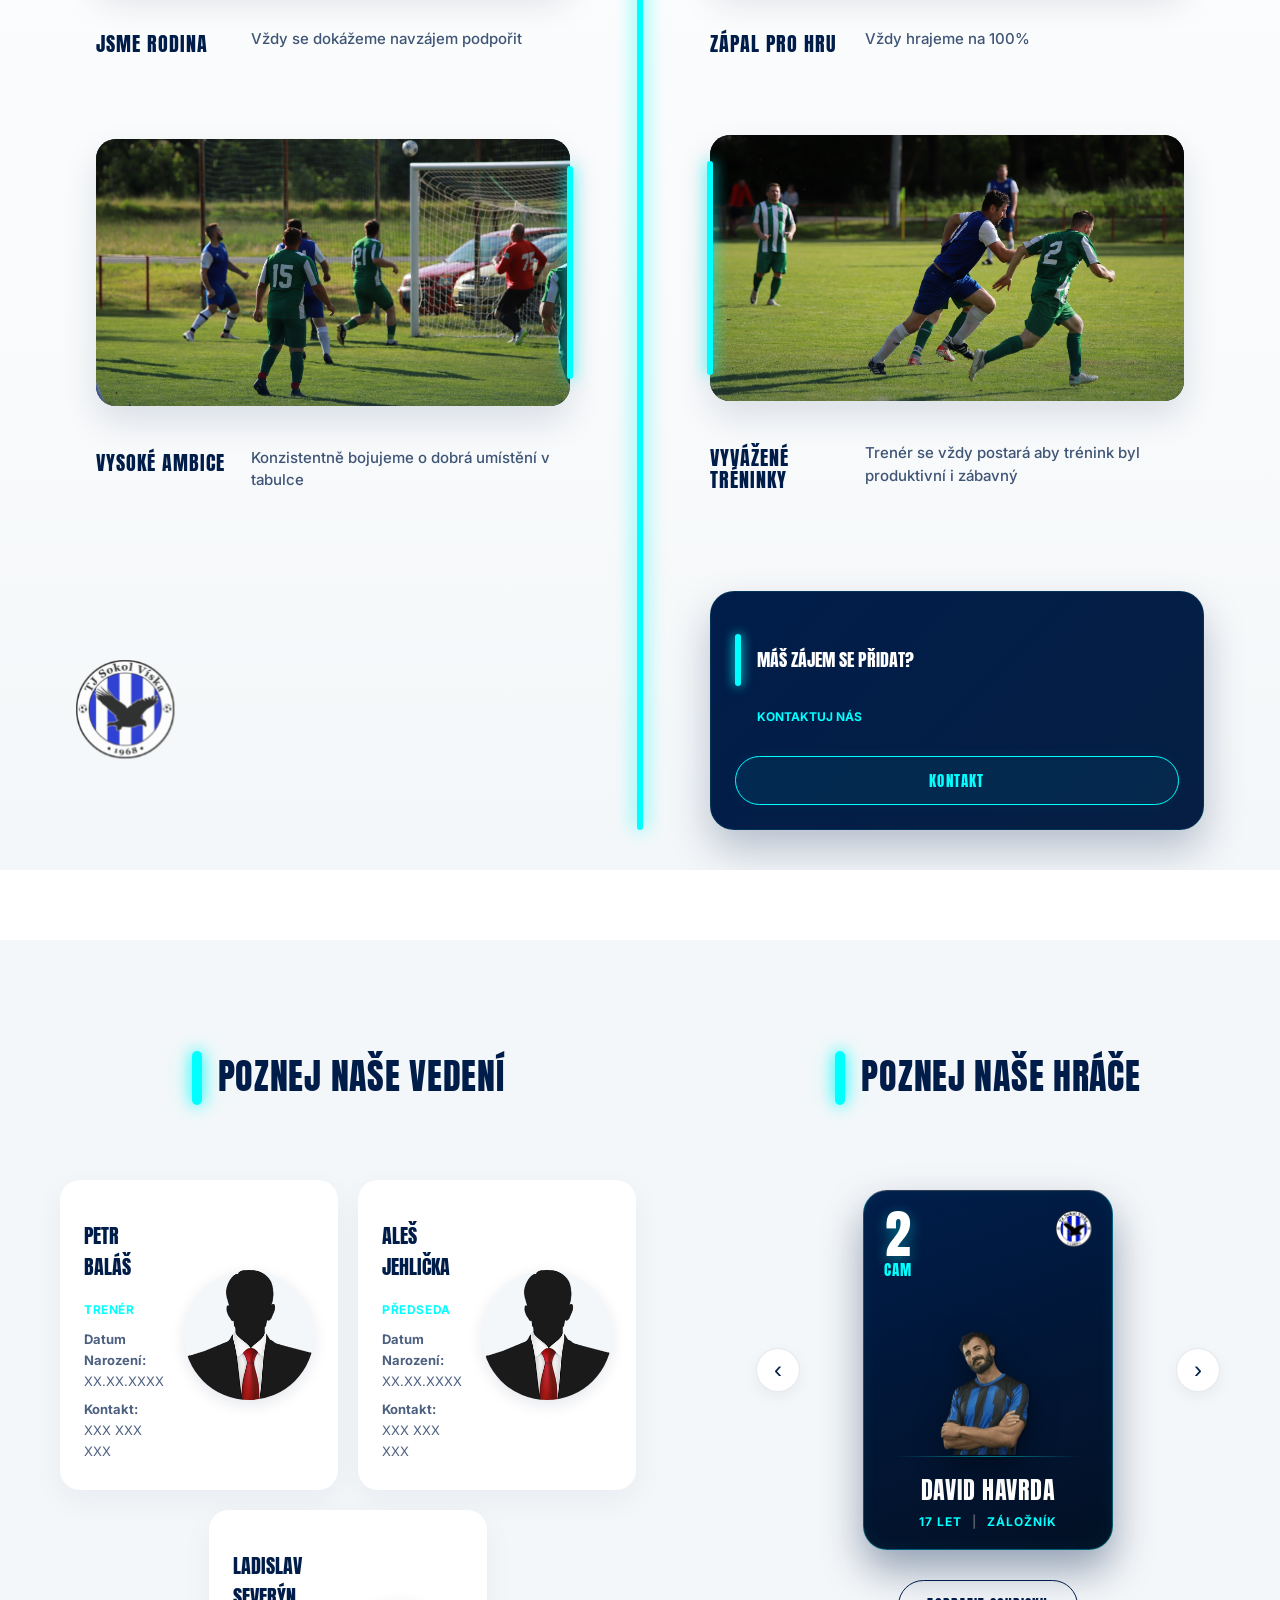
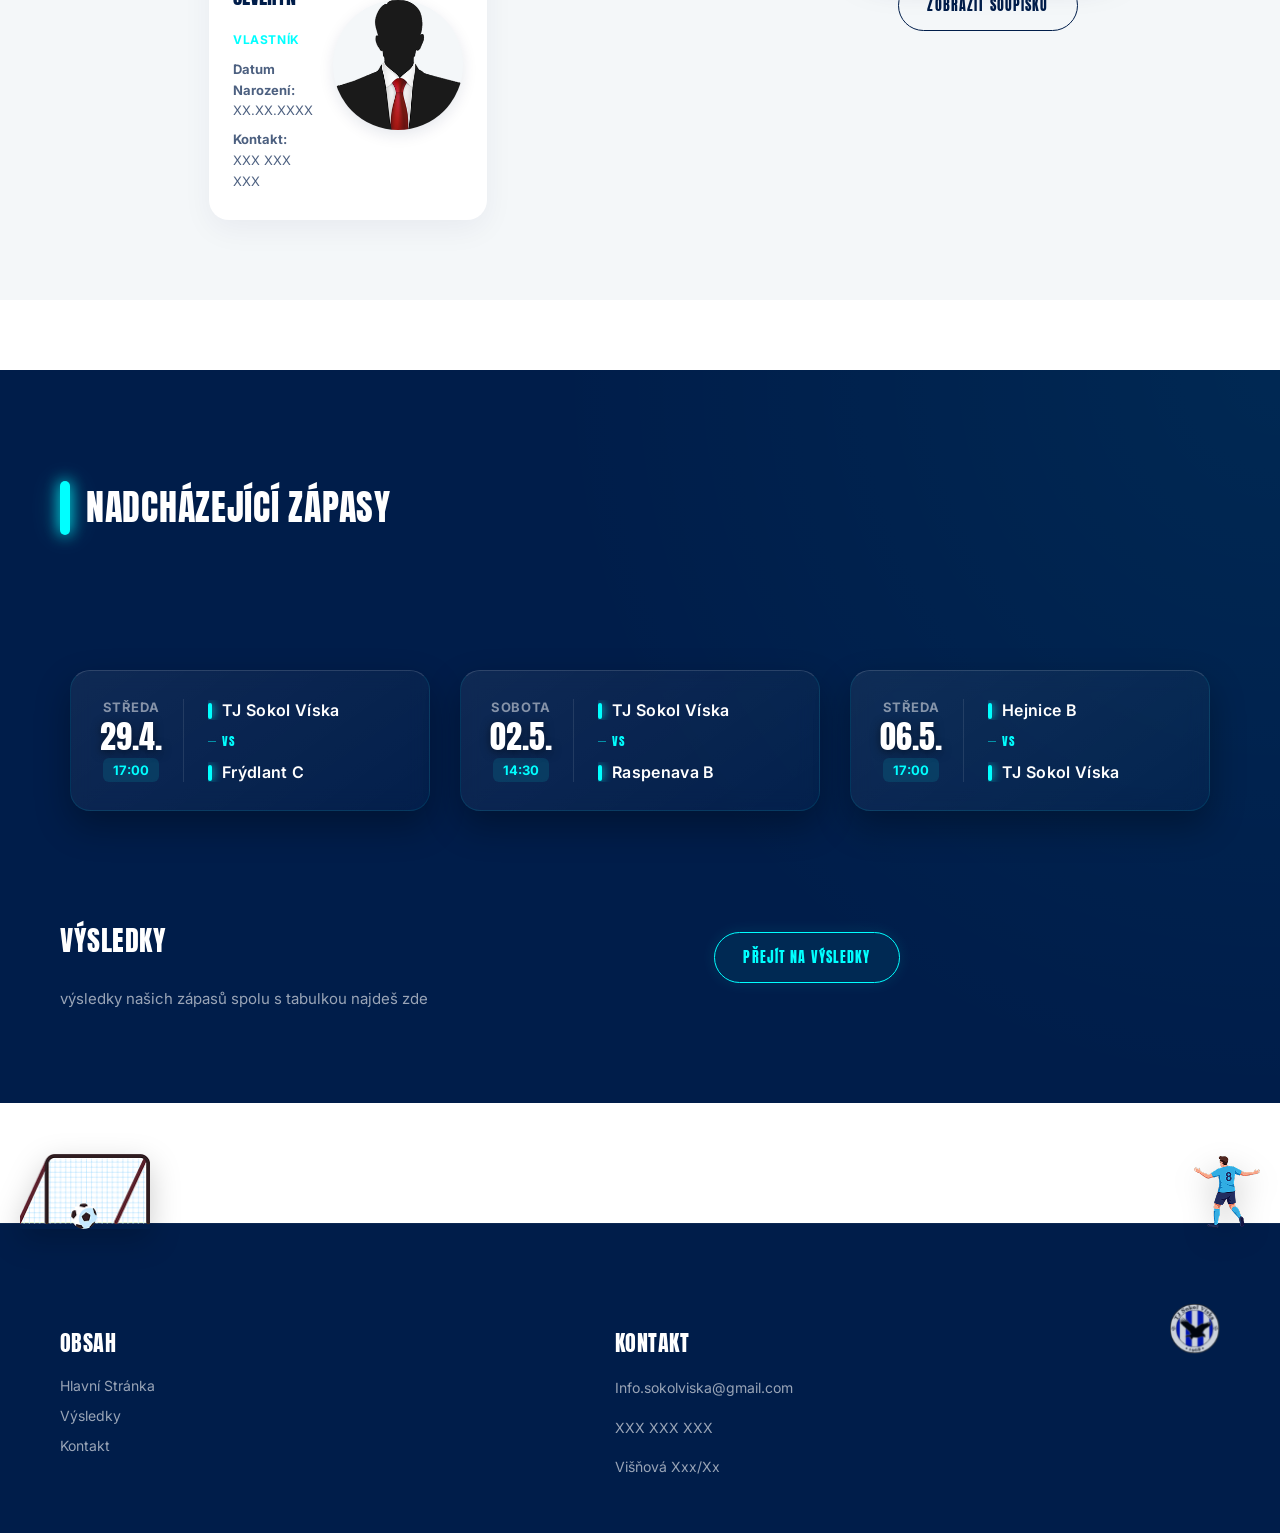
==== commit 6d4eddd6: "Uhh lowk jsem to zapomnel napushovat pardon omlouvam se" ====
--- a/index.html
+++ b/index.html
@@ -22,15 +22,16 @@
                 <span class="menu-bar"></span>
                 <span class="menu-bar"></span>
             </button>
-            <a href="index.html" class="logo-odkaz">
+            <a href="#" class="logo-odkaz">
                 <img src="./images/Logo.svg" alt="Logo TJ Sokol Víska" width="80" height="80" class="logo-foto">
             </a>
             <nav class="hlavni-navigace">
-                <menu>
-                    <li><a href="index.html">Hlavní Stránka</a></li>
-                    <li><a href="vysledky.html">Výsledky</a></li>
-                    <li><a href="kontakt.html">Kontakt</a></li>
-                </menu>
+                <ul>
+                    <li><a href="index.html">HLAVNÍ STRÁNKA</a></li>
+                    <li><a href="vysledky.html">VÝSLEDKY</a></li>
+                    <li><a href="soupiska.html">SOUPISKA</a></li>
+                    <li><a href="kontakt.html">KONTAKT</a></li>
+                </ul>
             </nav>
             <div class="header-socialy">
                 <a href="https://facebook.com" target="_blank" aria-label="Facebook">
@@ -74,7 +75,8 @@
                                 <h3>Co hrajeme?</h3>
                             </div>
                             <p>Hrajeme nejnižší českou ligu na Frýdlantsku.</p>
-                            <a href="soupiska.html" class="tlacitko-odkaz">Více informací zde</a>
+                            <a href="https://www.fotbal.cz/souteze/turnaje/hlavni/d24c8e01-4520-484d-b7bc-c04889e5fc03"
+                                class="tlacitko-odkaz">Více informací zde</a>
                         </div>
                     </div>
                 </div>
@@ -184,7 +186,7 @@
                                 </div>
                             </div>
                             <div class="vedeni-karta-foto">
-                                <img src="./images/vedeni-placeholder.png" alt="Portrét trenéra Petra Baláše"
+                                <img src="./images/Placeholder_Person 1.png" alt="Portrét trenéra Petra Baláše"
                                     width="130" height="130">
                             </div>
                         </div>
@@ -202,7 +204,7 @@
                                 </div>
                             </div>
                             <div class="vedeni-karta-foto">
-                                <img src="./images/vedeni-placeholder.png" alt="Portrét předsedy Aleše Jehličky"
+                                <img src="./images/Placeholder_Person 1.png" alt="Portrét předsedy Aleše Jehličky"
                                     width="130" height="130">
                             </div>
                         </div>
@@ -220,7 +222,7 @@
                                 </div>
                             </div>
                             <div class="vedeni-karta-foto">
-                                <img src="./images/vedeni-placeholder.png"
+                                <img src="./images/Placeholder_Person 1.png"
                                     alt="Portrét vlastníka klubu Ladislava Severýna" width="130" height="130">
                             </div>
                         </div>
@@ -335,9 +337,10 @@
 
     <footer class="hlavni-patka">
         <div class="patka-graphics">
-            <img src="./images/branka.png" alt="Grafika fotbalové branky" width="100" height="60" class="patka-branka">
-            <img src="./images/hrac-oslava.png" alt="Grafika slavícího hráče" width="100" height="70"
-                class="patka-hrac">
+            <img src="./images/football-goal-icon-playground-vector-48852294 (1) 1.png" alt="Grafika fotbalové branky"
+                width="100" height="60" class="patka-branka">
+            <img src="./images/male-soccer-player-celebrating-in-blue-jersey-and-shorts-illustration-from-behind-showing-number-eight-on-back-vector 1.png"
+                alt="Grafika slavícího hráče" width="100" height="70" class="patka-hrac">
         </div>
         <div class="container patka-grid">
             <div class="patka-sloupec">
@@ -357,7 +360,7 @@
                 <p>Višňová Xxx/Xx</p>
             </div>
             <div class="patka-logo-box">
-                <img src="./images/logo-velke.png" alt="Velké logo TJ Sokol Víska v patičce" width="140" height="140"
+                <img src="./images/Logo.svg" alt="Velké logo TJ Sokol Víska v patičce" width="140" height="140"
                     class="patka-logo">
             </div>
         </div>
--- a/css/components.css
+++ b/css/components.css
@@ -8,9 +8,11 @@
 
     html,
     body {
-        overflow-x: hidden;
+        overflow: visible !important;
+        overflow-x: clip !important;
         scroll-behavior: smooth;
         width: 100%;
+        margin: 0;
     }
 
     main>section {
@@ -35,9 +37,20 @@
         box-shadow: 0 0 5px rgba(255, 255, 255, 0.5);
     }
 
-    /* ==========================================================
-       MOBILNÍ HERO SEKCE
-       ========================================================== */
+    .hlavni-hlavicka {
+        position: fixed !important;
+        top: 0;
+        left: 0;
+        width: 100% !important;
+        z-index: 9999 !important;
+        background-color: var(--clr-navy, #001d4a) !important;
+        box-shadow: 0 2px 10px rgba(0, 0, 0, 0.15);
+    }
+
+    main {
+        margin-top: 80px !important;
+    }
+
     .hero-sekce {
         position: relative;
         display: flex;
@@ -102,8 +115,8 @@
         z-index: 3;
         padding-top: 60px;
         padding-bottom: 50px;
-        border-top-left-radius: 50% 25px;
-        border-top-right-radius: 50% 25px;
+        border-top-left-radius: 25px;
+        border-top-right-radius: 25px;
         box-shadow: 0 -10px 30px rgba(0, 0, 0, 0.15);
         width: 100%;
     }
@@ -247,9 +260,6 @@
         color: var(--clr-white);
     }
 
-    /* ==========================================================
-       OSTATNÍ SEKCE WEBU
-       ========================================================== */
     .hodnoty-sekce {
         padding-top: 40px;
         padding-bottom: 40px;
@@ -592,9 +602,9 @@
 
     .hrac-karta-velka {
         transition: opacity 0.2s ease, transform 0.2s ease;
-        flex: 1;
         display: flex;
         justify-content: center;
+        width: 100%;
     }
 
     .hrac-karta-bg {
@@ -645,8 +655,16 @@
         margin-top: 4px;
     }
 
-    .hrac-karta-logo {
+    .karta-logo-svg {
+        display: block;
+        width: 40px;
+        height: 40px;
+        background-image: url('../images/Logo.svg');
+        background-repeat: no-repeat;
+        background-position: center;
+        background-size: contain;
         opacity: 0.9;
+        filter: drop-shadow(0 0 5px rgba(0, 255, 255, 0.3));
     }
 
     .fifa-foto-box {
@@ -676,7 +694,7 @@
         padding: 0;
         filter: drop-shadow(0 10px 15px rgba(0, 0, 0, 0.4));
         max-width: 100%;
-        height: 100%;
+        height: 70% !important;
     }
 
     .hrac-karta-jmeno {
@@ -756,6 +774,13 @@
         grid-template-columns: 85px 1fr;
         gap: 24px;
         align-items: center;
+        transition: transform 0.3s ease;
+        will-change: transform;
+    }
+
+    .zapas-karta:hover {
+        transform: scale(1.05);
+        z-index: 10;
     }
 
     .zapas-datum-box {
@@ -877,15 +902,14 @@
         padding-top: 80px;
         padding-bottom: 40px;
         position: relative;
-        margin-top: 60px;
+        margin-top: 120px;
         border-top: 1px solid rgba(255, 255, 255, 0.05);
         width: 100%;
-        overflow-x: hidden;
     }
 
     .patka-graphics {
         position: absolute;
-        top: -60px;
+        top: -70px;
         left: 0;
         right: 0;
         display: flex;
@@ -893,9 +917,13 @@
         padding-left: 20px;
         padding-right: 20px;
         pointer-events: none;
+        z-index: 10;
     }
 
     .patka-branka {
+        width: 130px;
+        height: auto;
+        object-fit: contain;
         filter: drop-shadow(0 10px 15px rgba(0, 0, 0, 0.2));
         display: block;
         margin: 0;
@@ -903,6 +931,9 @@
     }
 
     .patka-hrac {
+        width: auto;
+        height: 85px;
+        object-fit: contain;
         filter: drop-shadow(0 10px 15px rgba(0, 0, 0, 0.2));
         display: block;
         margin: 0;
@@ -930,10 +961,15 @@
         line-height: 1.8;
     }
 
-    .patka-odkazy {
+    .patka-odkazy,
+    .patka-odkazy menu,
+    .patka-odkazy ul {
         display: flex;
         flex-direction: column;
         gap: 10px;
+        list-style: none;
+        padding: 0;
+        margin: 0;
     }
 
     .patka-odkazy a {
@@ -941,6 +977,7 @@
         font-size: 14px;
         color: rgba(255, 255, 255, 0.6);
         transition: color 0.2s;
+        text-decoration: none;
     }
 
     .patka-odkazy a:hover {
@@ -953,12 +990,443 @@
         margin-right: auto;
         opacity: 0.8;
         transition: opacity 0.3s ease;
-    }
-
-    /* ==========================================================================
-       DESKTOP - KONEČNÝ NEPRŮSTŘELNÝ LAYOUT (Včetně zarovnání čar u hodnot)
-       ========================================================================== */
+        width: 100%;
+        max-width: 250px;
+    }
+
+    .soupiska-sekce {
+        padding-top: 60px;
+        padding-bottom: 100px;
+        background-color: #f4f7f9;
+        width: 100%;
+        min-height: 100vh;
+    }
+
+    .soupiska-nadpis {
+        font-family: var(--font-heading);
+        font-size: clamp(40px, 8vw, 64px);
+        color: var(--clr-navy);
+        text-align: center;
+        text-transform: uppercase;
+        letter-spacing: 0.05em;
+        margin-bottom: 60px;
+        text-shadow: 0 4px 15px rgba(0, 0, 0, 0.05);
+    }
+
+    .soupiska-grid {
+        display: flex;
+        flex-direction: column;
+        align-items: center;
+        gap: 40px;
+        padding: 0 16px;
+        max-width: 1200px;
+        margin: 0 auto;
+    }
+
+    .soupiska-grid .hrac-karta-bg {
+        box-shadow: 0 15px 35px rgba(0, 29, 74, 0.4), 0 0 25px rgba(0, 255, 255, 0.4);
+        transition: transform 0.3s ease, box-shadow 0.3s ease;
+    }
+
+    .soupiska-grid .hrac-karta-bg:hover {
+        transform: translateY(-10px);
+        box-shadow: 0 20px 40px rgba(0, 29, 74, 0.5), 0 0 40px rgba(0, 255, 255, 0.6);
+    }
+
+    .stranka-sekce {
+        padding-top: 60px;
+        padding-bottom: 80px;
+        background-color: #f4f7f9;
+        width: 100%;
+        min-height: 100vh;
+    }
+
+    .stranka-nadpis {
+        font-family: var(--font-heading);
+        font-size: clamp(40px, 8vw, 64px);
+        color: var(--clr-navy);
+        text-align: center;
+        text-transform: uppercase;
+        letter-spacing: 0.05em;
+        margin-bottom: 50px;
+        text-shadow: 0 4px 15px rgba(0, 0, 0, 0.05);
+    }
+
+    .vysledky-grid {
+        display: flex;
+        flex-direction: column;
+        gap: 30px;
+        padding: 0 16px;
+        max-width: 1200px;
+        margin: 0 auto 80px auto;
+    }
+
+    .vysledek-karta {
+        background: linear-gradient(160deg, var(--clr-navy) 0%, #031024 100%);
+        border-radius: 20px;
+        border: 1px solid rgba(0, 255, 255, 0.15);
+        border-top: 2px solid var(--clr-cyan);
+        box-shadow: 0 15px 35px rgba(0, 29, 74, 0.15);
+        padding: 24px;
+        color: var(--clr-white);
+        display: flex;
+        flex-direction: column;
+        align-items: center;
+        transition: transform 0.3s ease, box-shadow 0.3s ease;
+        width: 100%;
+    }
+
+    .vysledek-karta:hover {
+        transform: translateY(-5px);
+        box-shadow: 0 20px 40px rgba(0, 29, 74, 0.25), 0 0 20px rgba(0, 255, 255, 0.2);
+    }
+
+    .vysledek-tymy {
+        display: flex;
+        align-items: center;
+        justify-content: center;
+        gap: 20px;
+        width: 100%;
+        margin-bottom: 15px;
+        padding-bottom: 15px;
+        border-bottom: 1px solid rgba(255, 255, 255, 0.1);
+    }
+
+    .vysledek-logo {
+        width: 60px;
+        height: 60px;
+        object-fit: contain;
+        filter: drop-shadow(0 5px 10px rgba(0, 0, 0, 0.3));
+    }
+
+    .vs-text {
+        font-family: var(--font-heading);
+        font-size: 24px;
+        color: var(--clr-cyan);
+        letter-spacing: 0.05em;
+    }
+
+    .vysledek-nazev {
+        font-size: 14px;
+        font-weight: 600;
+        color: rgba(255, 255, 255, 0.8);
+        margin-bottom: 10px;
+        letter-spacing: 0.02em;
+        text-align: center;
+    }
+
+    .vysledek-skore {
+        font-family: var(--font-heading);
+        font-size: 48px;
+        color: var(--clr-white);
+        line-height: 1;
+        text-shadow: 0 2px 10px rgba(0, 255, 255, 0.3);
+        display: flex;
+        justify-content: center;
+        align-items: center;
+        margin-bottom: 20px;
+    }
+
+    .vysledek-strelci {
+        display: grid;
+        grid-template-columns: 1fr 1fr;
+        width: 100%;
+        font-size: 12px;
+        color: var(--clr-cyan);
+        font-weight: 700;
+        margin-bottom: 20px;
+        line-height: 1.6;
+    }
+
+    .strelci-sloupec {
+        display: flex;
+        flex-direction: column;
+    }
+
+    .strelci-sloupec:first-child {
+        text-align: right;
+        padding-right: 15px;
+        border-right: 1px solid rgba(0, 255, 255, 0.2);
+    }
+
+    .strelci-sloupec:last-child {
+        text-align: left;
+        padding-left: 15px;
+    }
+
+    .strelci-sloupec span {
+        display: block;
+    }
+
+    .vysledek-detail {
+        text-align: center;
+        font-size: 13px;
+        color: rgba(255, 255, 255, 0.5);
+        margin: 4px 0;
+    }
+
+    .tabulka-sekce {
+        width: 100%;
+    }
+
+    .tabulka-sekce .sekce-hlavicka {
+        justify-content: center;
+        margin-bottom: 30px;
+    }
+
+    .tabulka-wrapper {
+        width: 100%;
+        max-width: 1000px;
+        margin: 0 auto;
+        padding: 0 16px;
+        overflow-x: auto;
+        -webkit-overflow-scrolling: touch;
+    }
+
+    .tabulka {
+        width: 100%;
+        min-width: 600px;
+        border-collapse: collapse;
+        background-color: var(--clr-white);
+        border-radius: 12px;
+        overflow: hidden;
+        box-shadow: 0 10px 30px rgba(0, 29, 74, 0.08);
+        font-size: 14px;
+    }
+
+    .tabulka th {
+        background-color: var(--clr-navy);
+        color: var(--clr-white);
+        font-family: var(--font-heading);
+        text-transform: uppercase;
+        letter-spacing: 0.05em;
+        padding: 16px;
+        text-align: center;
+    }
+
+    .tabulka td {
+        padding: 14px 16px;
+        text-align: center;
+        color: var(--clr-navy);
+        border-bottom: 1px solid rgba(0, 29, 74, 0.05);
+    }
+
+    .tabulka th:nth-child(2),
+    .tabulka td:nth-child(2) {
+        text-align: left;
+    }
+
+    .tabulka td:nth-child(2) {
+        font-weight: 600;
+    }
+
+    .tabulka tr:nth-child(even) {
+        background-color: #f8fbfd;
+    }
+
+    .tabulka tr:hover {
+        background-color: rgba(0, 255, 255, 0.05);
+    }
+
+    .tabulka-viska {
+        background-color: rgba(0, 255, 255, 0.1) !important;
+        border-left: 4px solid var(--clr-cyan);
+    }
+
+    .tabulka-viska td {
+        font-weight: 700;
+        color: var(--clr-navy);
+    }
+
+    .kontakt-sekce {
+        padding-top: 80px;
+        padding-bottom: 100px;
+        background-color: #f4f7f9;
+        min-height: 100vh;
+        display: flex;
+        flex-direction: column;
+        justify-content: center;
+    }
+
+    .kontakt-layout {
+        width: 100%;
+        display: flex;
+        flex-direction: column;
+        align-items: center;
+        gap: 40px;
+        max-width: 1000px;
+        margin: 0 auto;
+        padding: 0 20px;
+    }
+
+    .kontakt-obsah {
+        text-align: center;
+        display: flex;
+        flex-direction: column;
+        align-items: center;
+    }
+
+    .kontakt-nadpis {
+        font-family: var(--font-heading);
+        font-size: clamp(40px, 10vw, 64px);
+        color: var(--clr-navy);
+        text-transform: uppercase;
+        margin-bottom: 15px;
+        line-height: 1.1;
+    }
+
+    .kontakt-perex {
+        font-size: clamp(16px, 4vw, 22px);
+        color: var(--clr-navy);
+        font-weight: 600;
+        line-height: 1.4;
+        margin-bottom: 20px;
+    }
+
+    .kontakt-vyzva {
+        font-family: var(--font-heading);
+        font-size: clamp(32px, 8vw, 48px);
+        color: var(--clr-navy);
+        text-transform: uppercase;
+        margin-bottom: 10px;
+        line-height: 1.1;
+    }
+
+    .kontakt-cara {
+        width: 100%;
+        max-width: 350px;
+        height: 12px;
+        background: linear-gradient(90deg, #00ffff, #00b3b3);
+        border-radius: 6px;
+        box-shadow: 0 0 15px rgba(0, 255, 255, 0.5);
+        margin-bottom: 40px;
+    }
+
+    .kontakt-alt {
+        text-align: center;
+        color: var(--clr-navy);
+    }
+
+    .kontakt-alt h3 {
+        font-family: var(--font-heading);
+        font-size: clamp(24px, 6vw, 32px);
+        text-transform: uppercase;
+        margin-bottom: 15px;
+        line-height: 1.2;
+    }
+
+    .kontakt-alt p {
+        font-size: 18px;
+        font-weight: 500;
+        line-height: 1.5;
+    }
+
+    .desktop-only {
+        display: none;
+    }
+
+    .mobil-only {
+        display: block;
+    }
+
+    .kontakt-form-obal {
+        width: 100%;
+        max-width: 450px;
+        background-color: var(--clr-navy);
+        border-radius: 24px;
+        padding: 40px 30px;
+        box-shadow: 0 20px 40px rgba(0, 29, 74, 0.2);
+    }
+
+    .kontakt-form {
+        display: flex;
+        flex-direction: column;
+        gap: 24px;
+    }
+
+    .form-group {
+        position: relative;
+    }
+
+    .form-label {
+        position: absolute;
+        top: -8px;
+        left: 15px;
+        background-color: var(--clr-navy);
+        padding: 0 8px;
+        font-size: 12px;
+        color: rgba(255, 255, 255, 0.8);
+        z-index: 2;
+    }
+
+    .form-control {
+        width: 100%;
+        background-color: transparent;
+        border: 1px solid rgba(255, 255, 255, 0.4);
+        border-radius: 8px;
+        padding: 16px;
+        color: var(--clr-white);
+        font-family: inherit;
+        font-size: 15px;
+        outline: none;
+        transition: border-color 0.3s ease;
+        position: relative;
+        z-index: 1;
+    }
+
+    .form-control::placeholder {
+        color: rgba(255, 255, 255, 0.3);
+    }
+
+    .form-control:focus {
+        border-color: var(--clr-cyan);
+    }
+
+    .form-group:focus-within .form-label {
+        color: var(--clr-cyan);
+    }
+
+    .form-textarea {
+        resize: vertical;
+        min-height: 120px;
+    }
+
+    .form-submit {
+        background-color: transparent;
+        border: 1px solid var(--clr-cyan);
+        color: var(--clr-cyan);
+        font-family: var(--font-heading);
+        text-transform: uppercase;
+        font-size: 16px;
+        letter-spacing: 0.05em;
+        padding: 14px;
+        border-radius: 50px;
+        cursor: pointer;
+        transition: all 0.3s ease;
+        box-shadow: 0 0 10px rgba(0, 255, 255, 0.1);
+        margin-top: 10px;
+        width: 100%;
+    }
+
+    .form-submit:hover {
+        background-color: var(--clr-cyan);
+        color: var(--clr-navy);
+        box-shadow: 0 0 20px rgba(0, 255, 255, 0.4);
+    }
+
     @media (min-width: 1024px) {
+
+        .hlavni-navigace {
+            justify-self: flex-start !important;
+            margin-right: auto !important;
+            padding-left: 0 !important;
+        }
+
+        .hlavni-navigace ul {
+            justify-content: flex-start !important;
+            padding-left: 0 !important;
+            margin-left: 0 !important;
+        }
 
         .hero-sekce {
             display: block;
@@ -977,7 +1445,6 @@
             padding: 0;
         }
 
-        /* OREL */
         .hero-bg-grafika {
             position: absolute;
             left: 0%;
@@ -1002,11 +1469,10 @@
             object-position: top left;
         }
 
-        /* HRÁČ ("Zlatý střed") */
         .hero-foto-container {
             position: absolute;
             right: 8%;
-            bottom: 0px;
+            bottom: -20px;
             z-index: 2;
             display: block;
             width: 380px !important;
@@ -1027,7 +1493,6 @@
             object-position: bottom center;
         }
 
-        /* TMAVÁ VLNA */
         .hero-spodek-navy {
             display: block;
             width: 100%;
@@ -1052,7 +1517,6 @@
             margin: 0 auto;
         }
 
-        /* NADPIS H1 */
         .hero-sekce h1 {
             position: absolute;
             top: -220px;
@@ -1083,15 +1547,11 @@
             max-width: 450px;
         }
 
-        /* ==========================================================
-           OSTATNÍ SEKCE DESKTOPU (Zarovnání čar, Vedení atd.)
-           ========================================================== */
-
         .hrace-vedeni-layout {
             display: grid;
             grid-template-columns: 1fr 1fr;
             align-items: start;
-            gap: 60px;
+            gap: 120px;
         }
 
         .vedeni-cast,
@@ -1178,7 +1638,6 @@
             margin-top: 0;
         }
 
-        /* --- Sjednocení Tyrkysových Čar (::before) pro Desktopové Karty --- */
         .hodnoty-list {
             display: grid;
             grid-template-columns: 1fr 20px 1fr;
@@ -1198,7 +1657,6 @@
             justify-self: center;
         }
 
-        /* Levé karty (1. a 3.) -> Čára je na jejich pravé straně (směrem ke středu) */
         .hodnota-item:nth-child(1),
         .hodnota-item:nth-child(3) {
             grid-column: 1;
@@ -1220,7 +1678,6 @@
             right: -3px;
         }
 
-        /* Pravé karty (2. a 4.) -> Čára je na jejich levé straně (směrem ke středu) */
         .hodnota-item:nth-child(2),
         .hodnota-item:nth-child(4) {
             grid-column: 3;
@@ -1242,7 +1699,6 @@
             right: auto;
         }
 
-        /* Spodní tlačítka u hodnot */
         .hodnoty-logo-box {
             grid-column: 1;
             grid-row: 3;
@@ -1265,7 +1721,6 @@
             font-size: 15px;
         }
 
-        /* Patka */
         .patka-grid {
             display: grid;
             grid-template-columns: 1fr 1fr auto;
@@ -1274,9 +1729,78 @@
         }
 
         .patka-logo {
-            margin-left: 0;
+            margin-left: auto;
             margin-right: 0;
-            max-width: 140px;
+            max-width: 420px;
+            width: 100%;
+        }
+
+        .soupiska-sekce {
+            padding-top: 100px;
+        }
+
+        .soupiska-grid {
+            flex-direction: row;
+            flex-wrap: wrap;
+            justify-content: center;
+            gap: 50px;
+        }
+
+        .soupiska-grid .hrac-karta-velka {
+            flex: 0 0 auto;
+            width: 250px;
+        }
+
+        .stranka-sekce {
+            padding-top: 100px;
+        }
+
+        .vysledky-grid {
+            flex-direction: row;
+            flex-wrap: wrap;
+            justify-content: center;
+            gap: 40px;
+        }
+
+        .vysledek-karta {
+            width: calc(25% - 30px);
+            min-width: 260px;
+        }
+
+        .tabulka-wrapper {
+            padding: 0;
+            overflow-x: visible;
+        }
+
+        .kontakt-layout {
+            flex-direction: row;
+            align-items: center;
+            justify-content: space-between;
+            gap: 60px;
+            max-width: 1100px;
+        }
+
+        .kontakt-obsah {
+            flex: 1;
+            text-align: left;
+            align-items: flex-start;
+        }
+
+        .desktop-only {
+            display: block;
+        }
+
+        .mobil-only {
+            display: none;
+        }
+
+        .kontakt-form-obal {
+            flex: 1;
+            max-width: 450px;
+        }
+
+        .kontakt-alt {
+            text-align: left;
         }
     }
 }
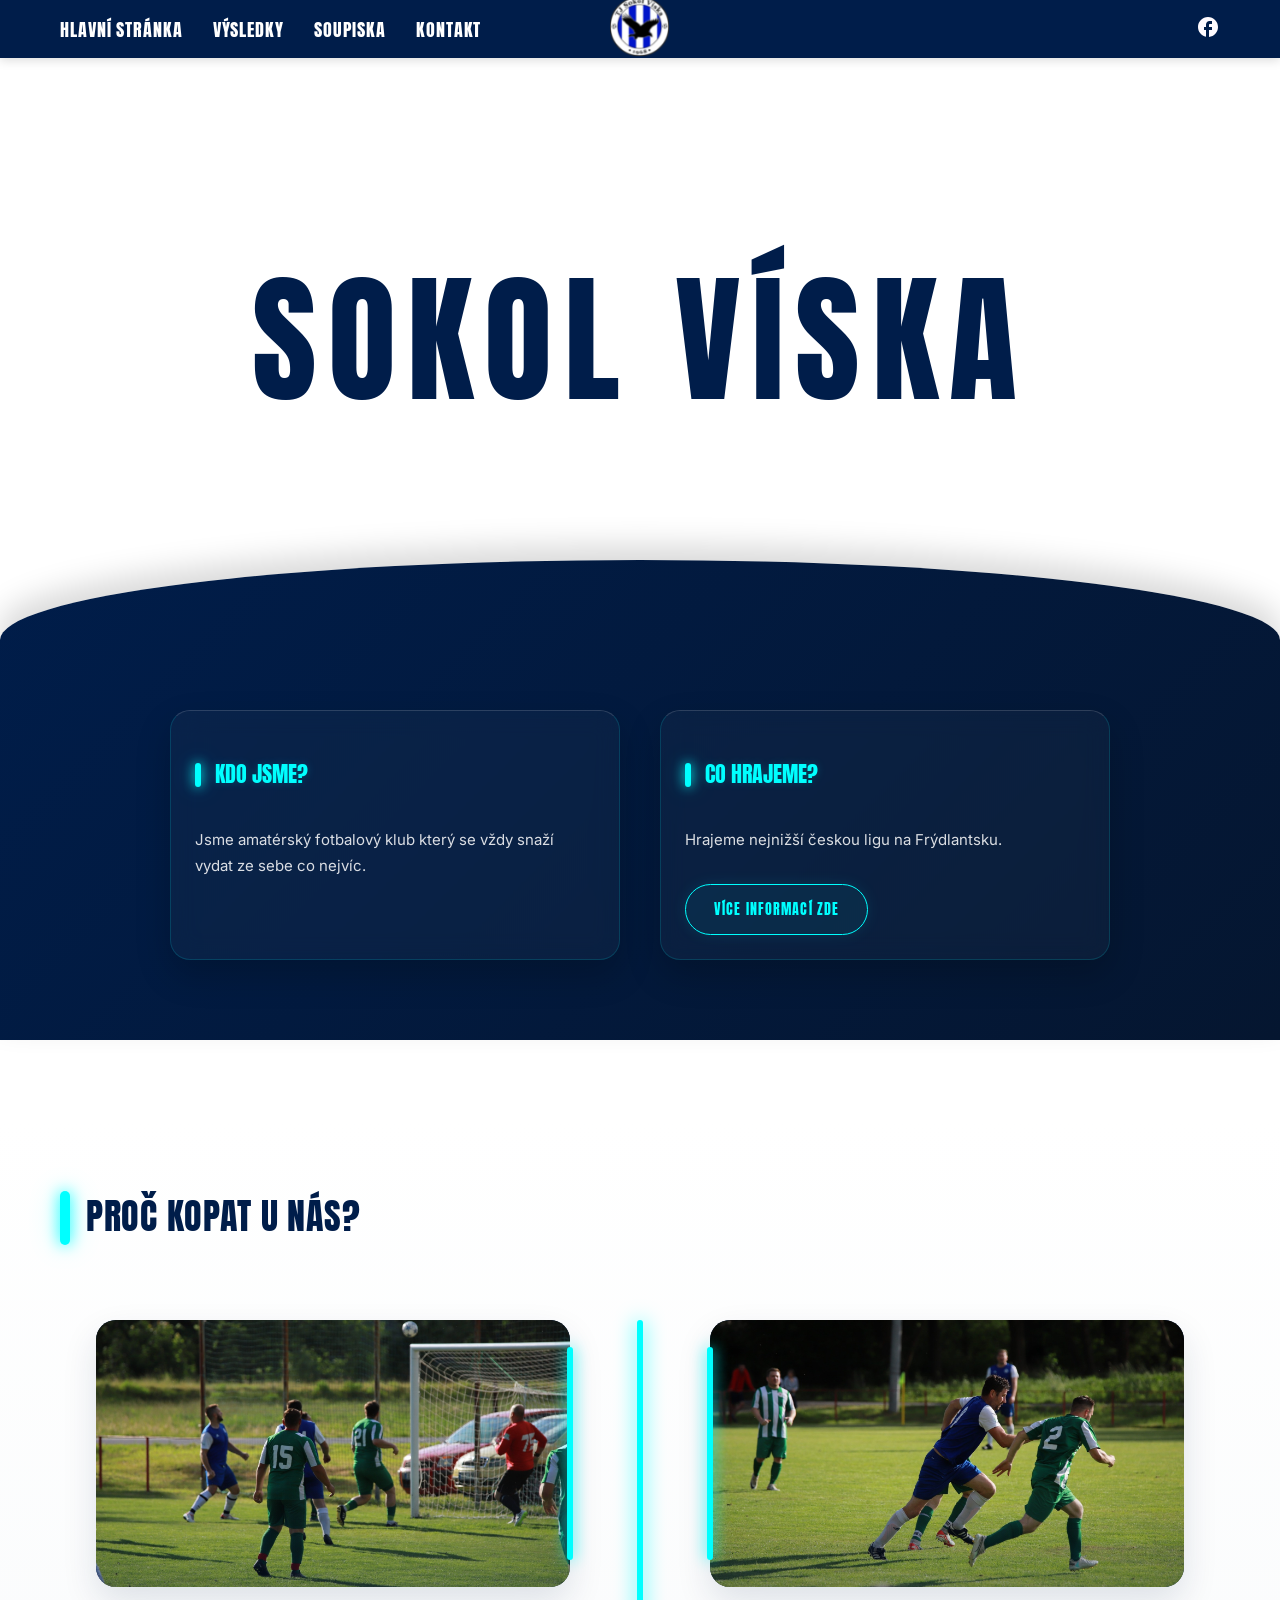
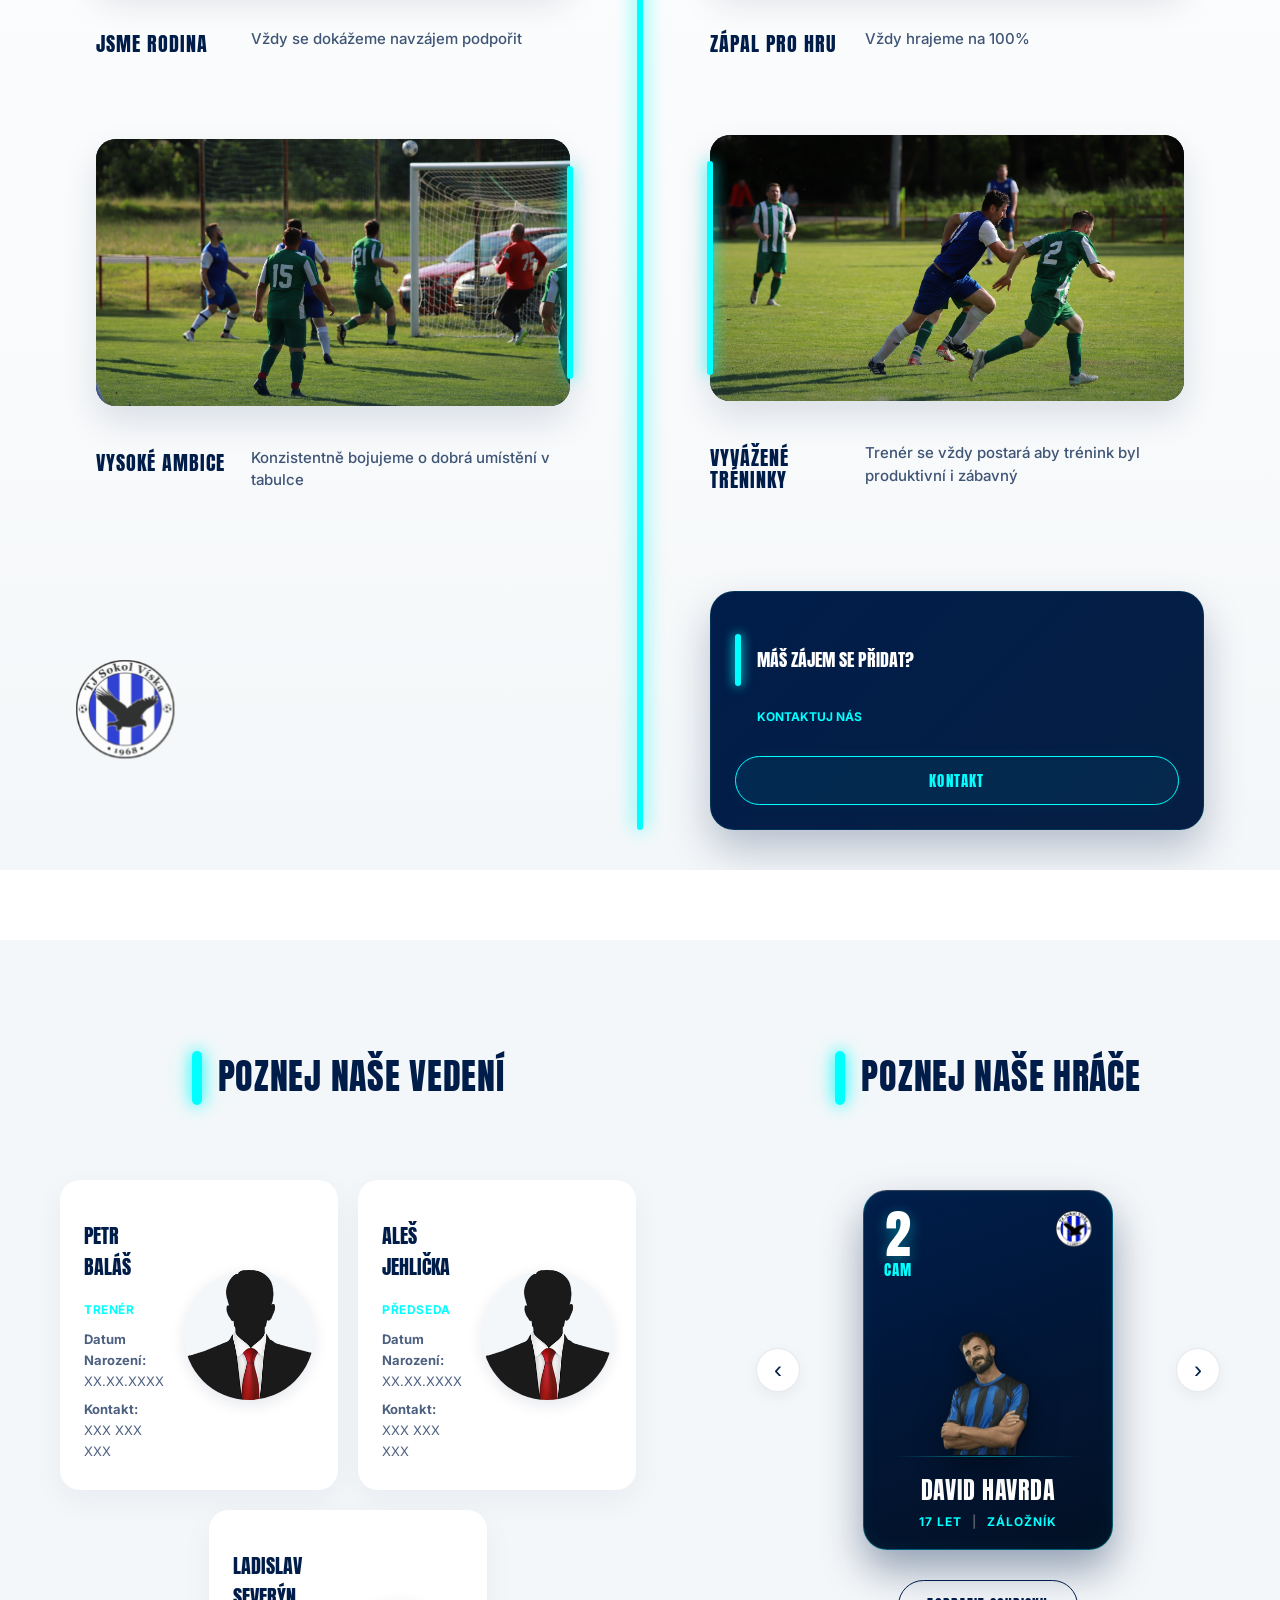
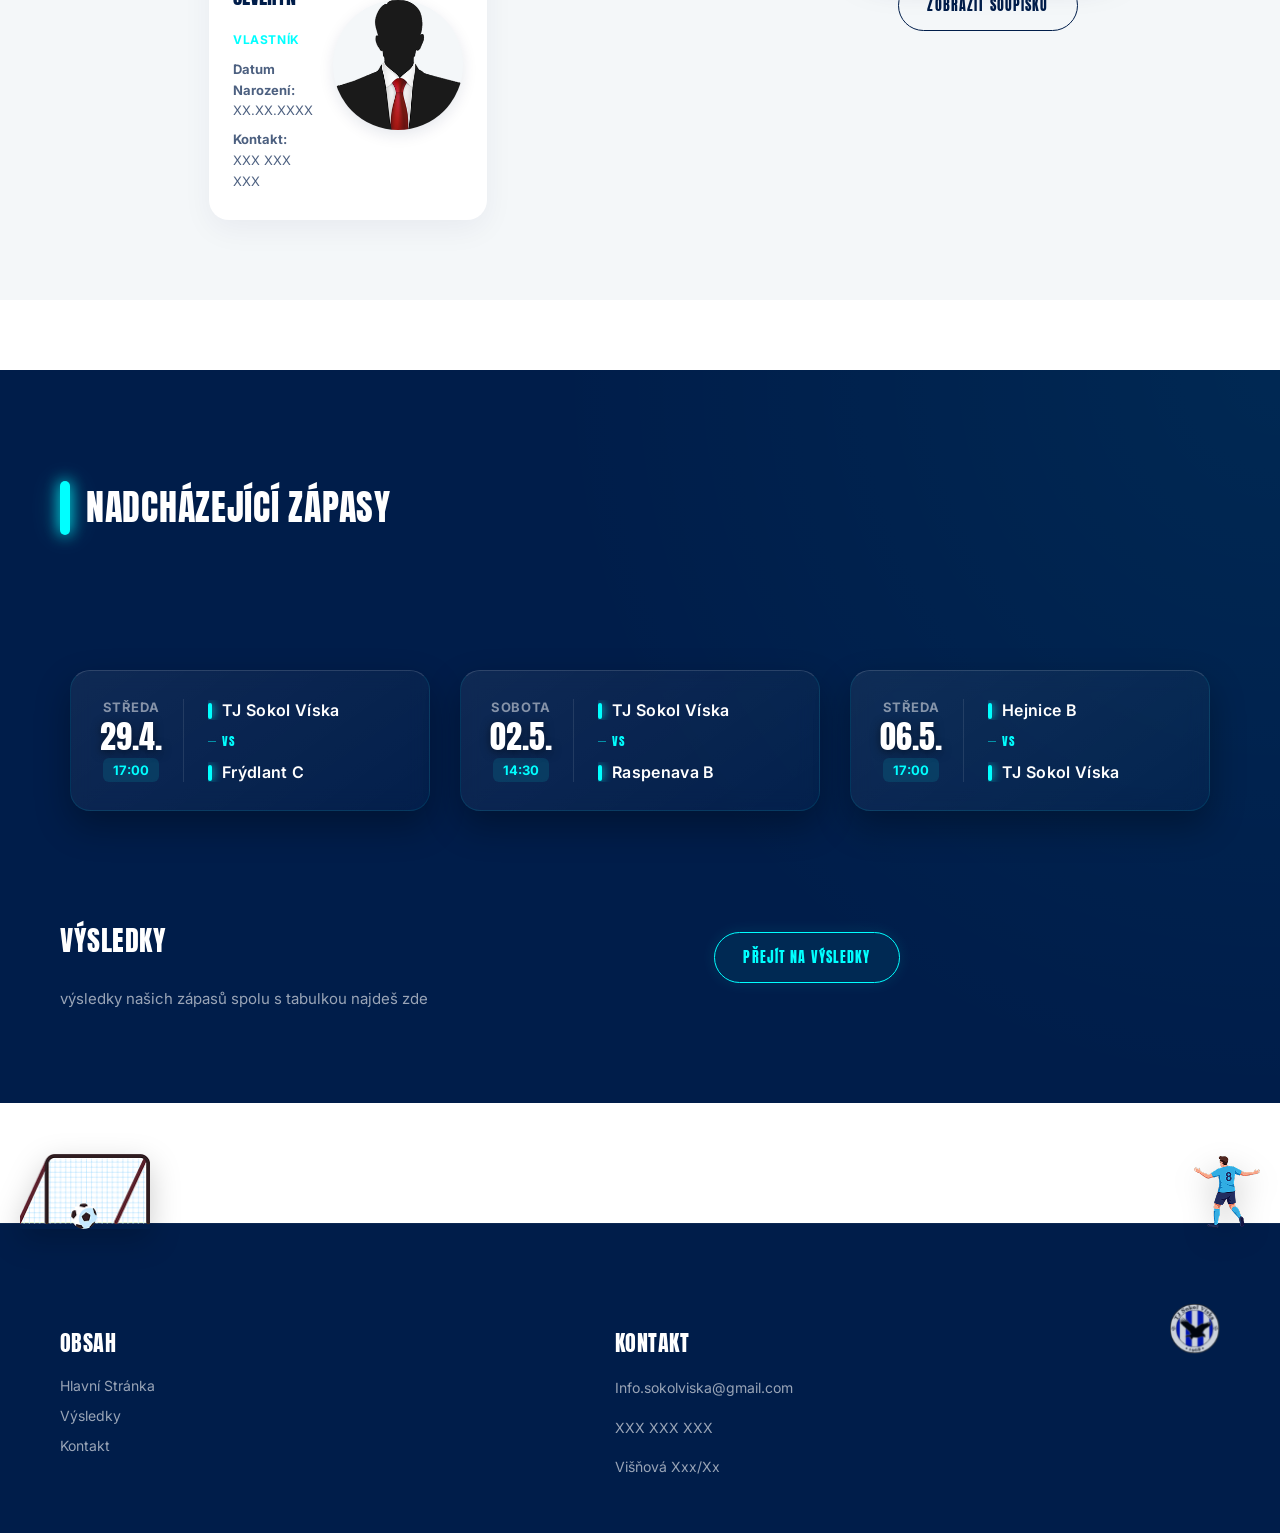
==== commit 6f0a68fb: "fixed linking css" ====
--- a/index.html
+++ b/index.html
@@ -9,9 +9,9 @@
     <link rel="preconnect" href="https://fonts.googleapis.com">
     <link rel="preconnect" href="https://fonts.gstatic.com" crossorigin>
     <link href="https://fonts.googleapis.com/css2?family=Anton&family=Inter:wght@400;600&display=swap" rel="stylesheet">
-    <link rel="stylesheet" href="./css/base.css">
-    <link rel="stylesheet" href="./css/layout.css">
-    <link rel="stylesheet" href="./css/components.css">
+    <link rel="stylesheet" href="css/base.css">
+    <link rel="stylesheet" href="css/layout.css">
+    <link rel="stylesheet" href="css/components.css">
 </head>
 
 <body>
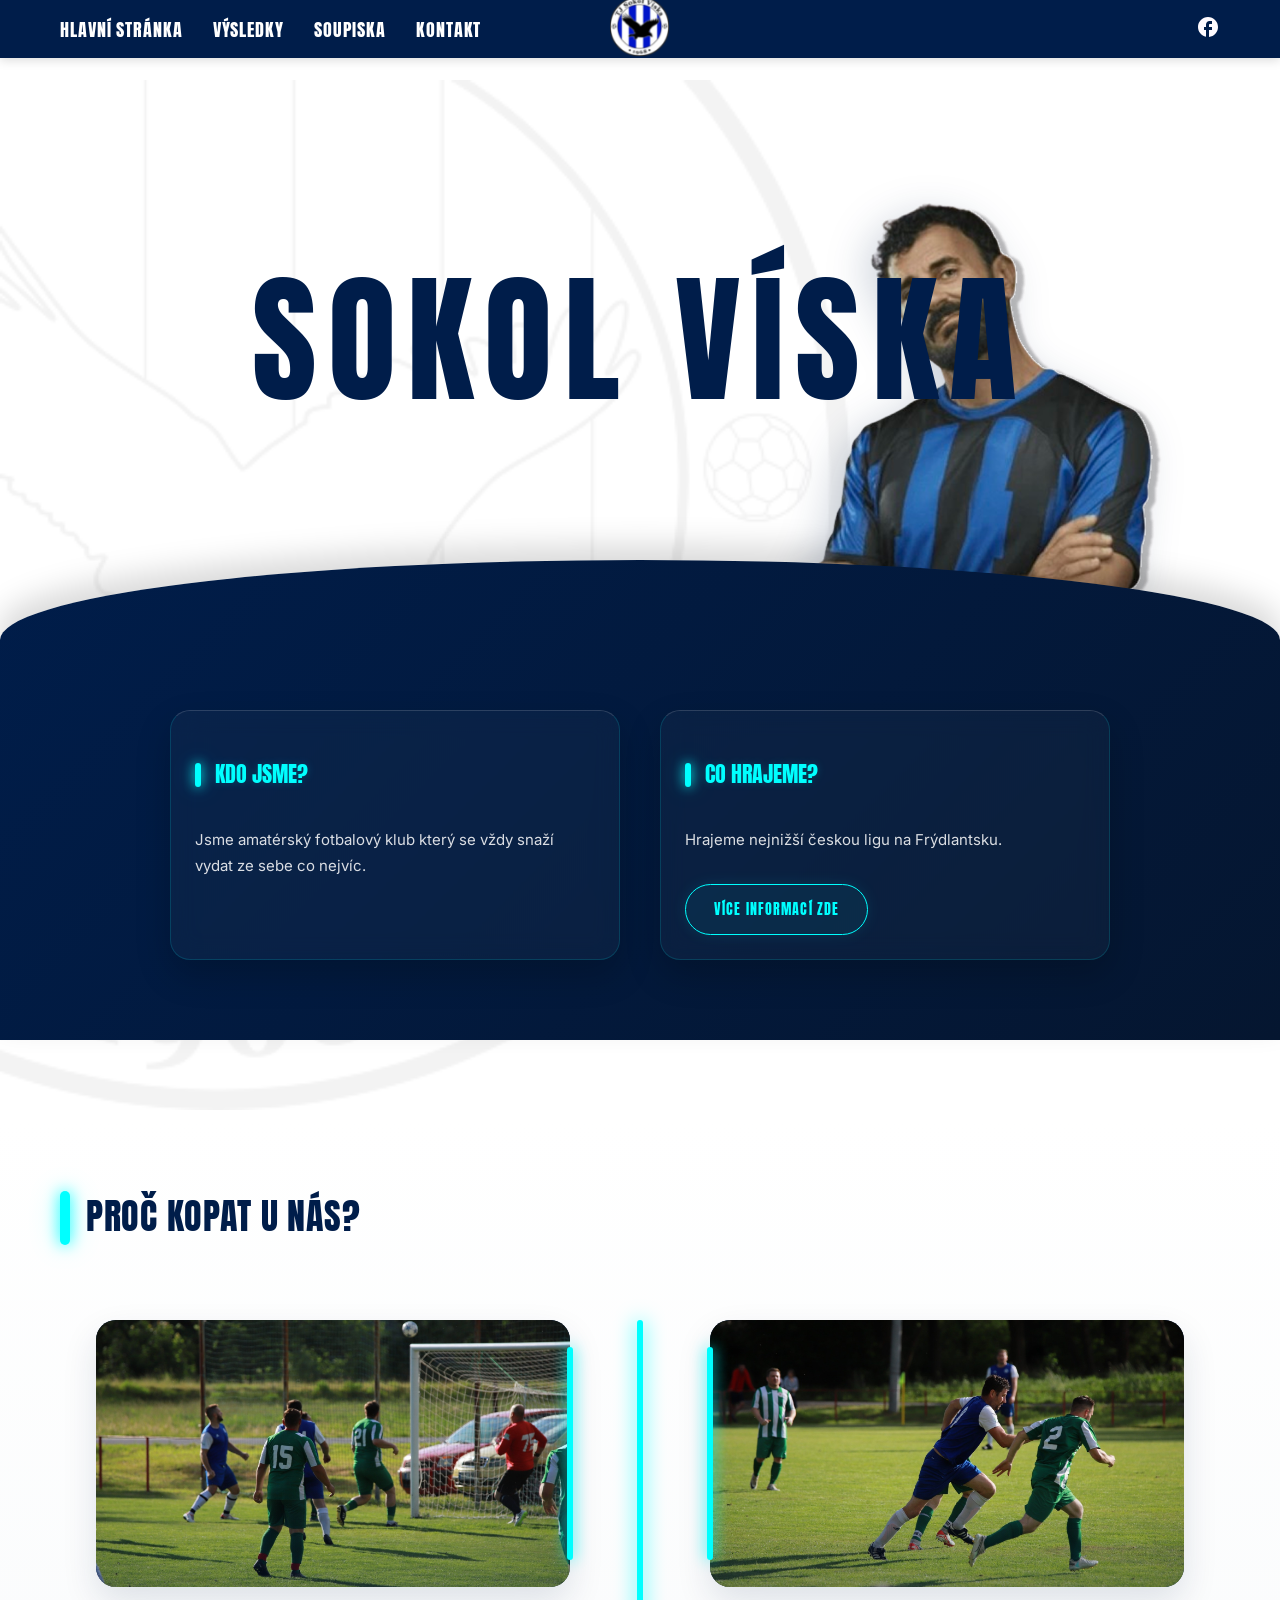
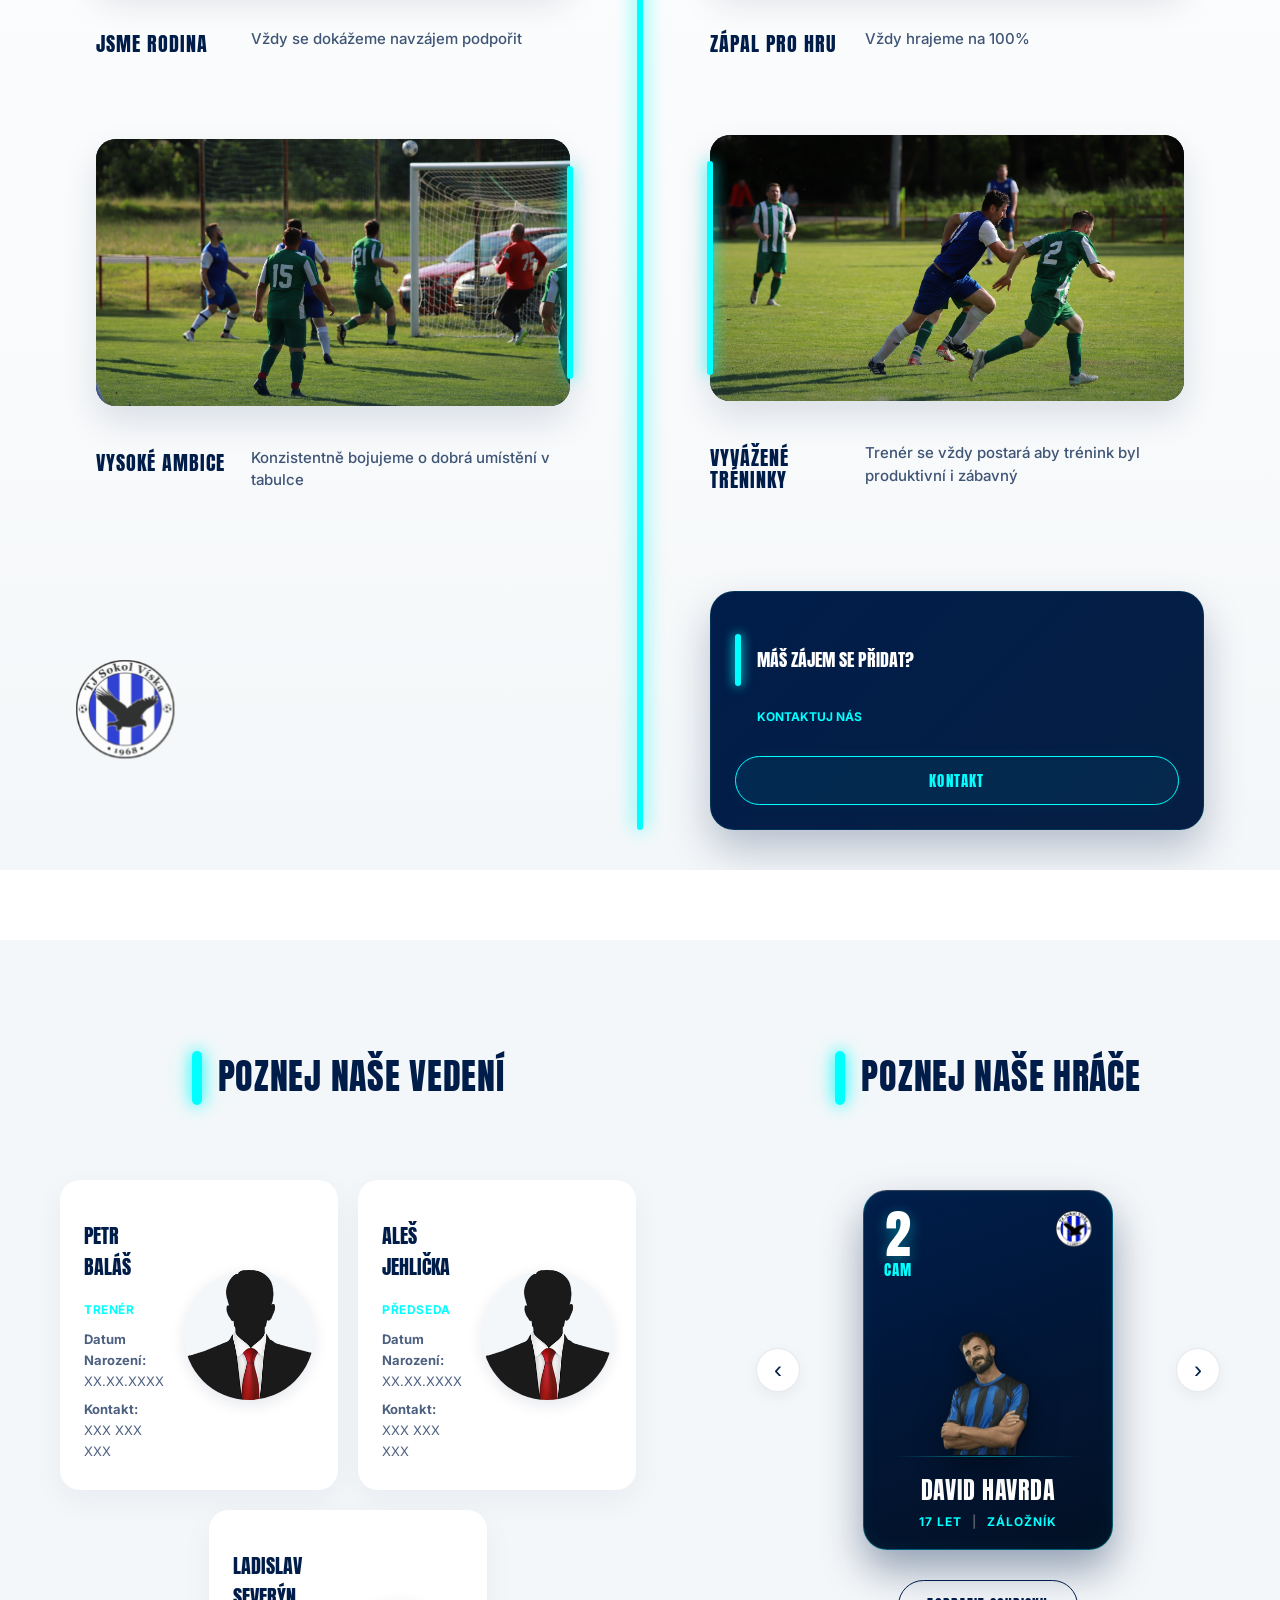
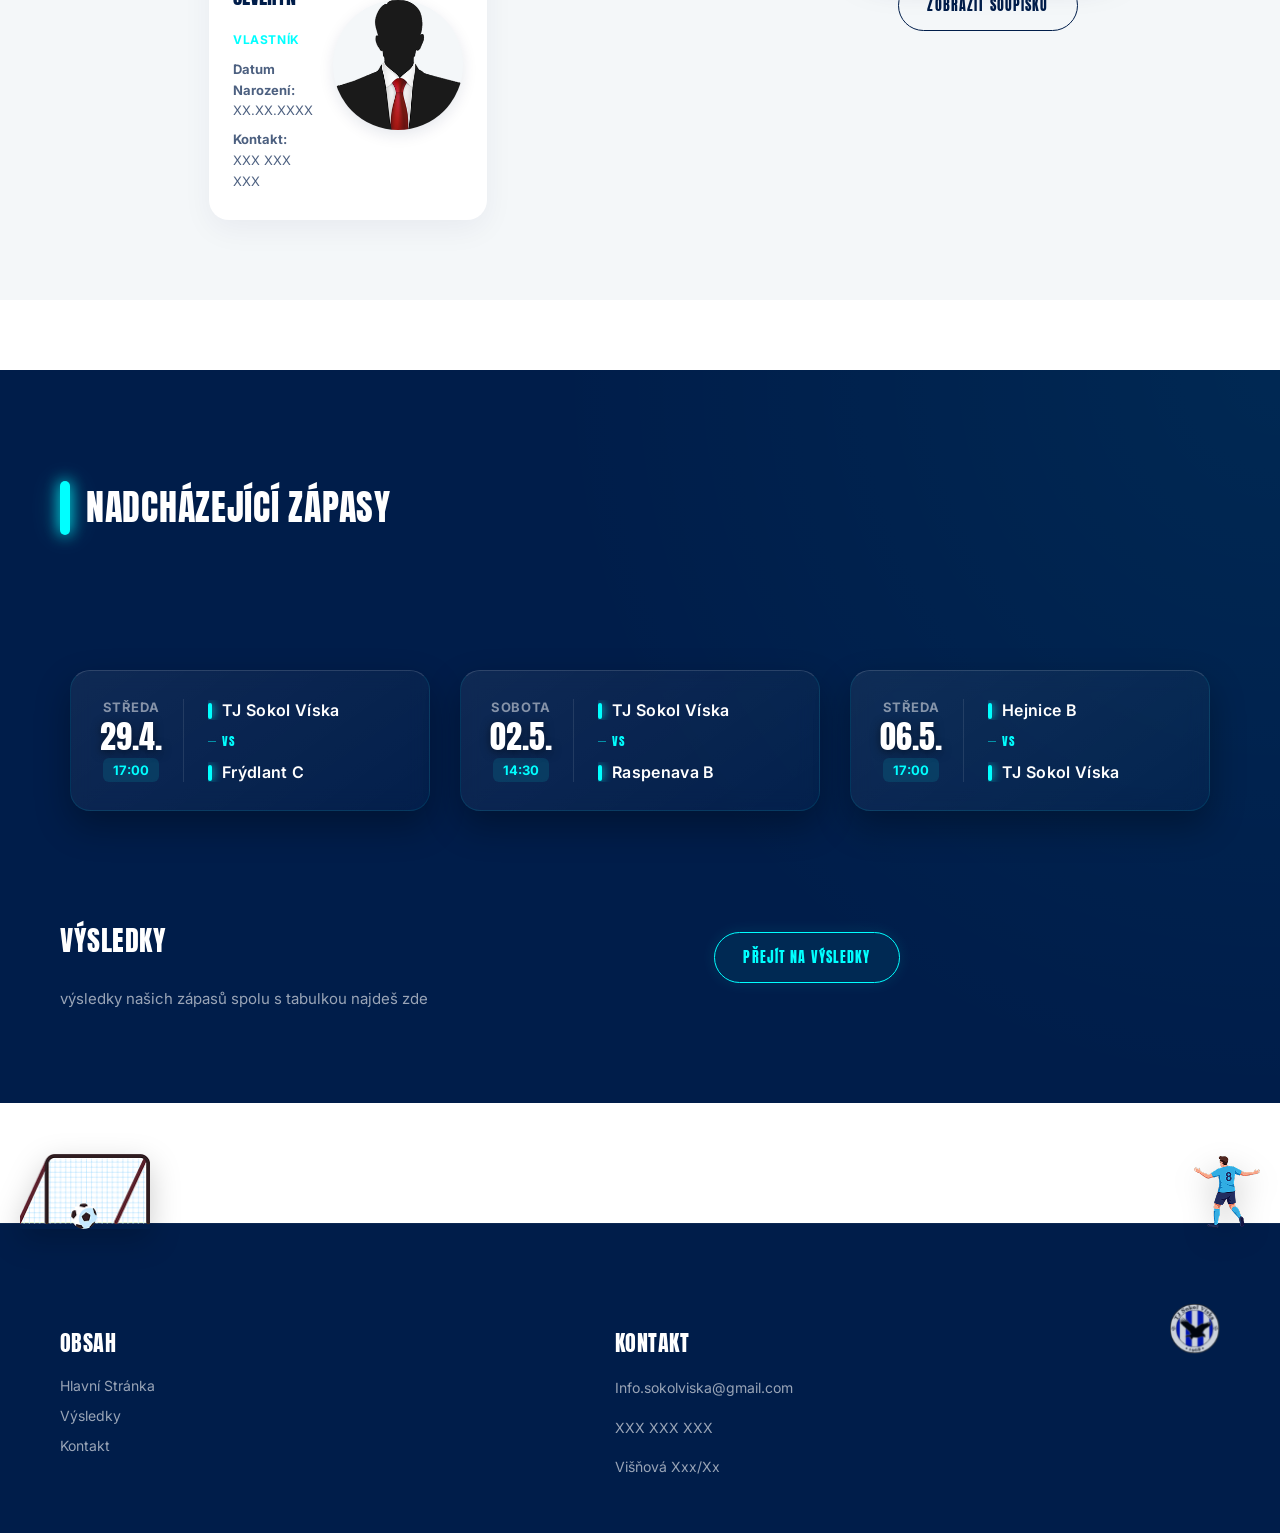
==== commit 97f43285: "tak ne, ty linky to cely rozbily" ====
--- a/index.html
+++ b/index.html
@@ -9,9 +9,9 @@
     <link rel="preconnect" href="https://fonts.googleapis.com">
     <link rel="preconnect" href="https://fonts.gstatic.com" crossorigin>
     <link href="https://fonts.googleapis.com/css2?family=Anton&family=Inter:wght@400;600&display=swap" rel="stylesheet">
-    <link rel="stylesheet" href="css/base.css">
-    <link rel="stylesheet" href="css/layout.css">
-    <link rel="stylesheet" href="css/components.css">
+    <link rel="stylesheet" href="./css/base.css">
+    <link rel="stylesheet" href="./css/layout.css">
+    <link rel="stylesheet" href="./css/components.css">
 </head>
 
 <body>
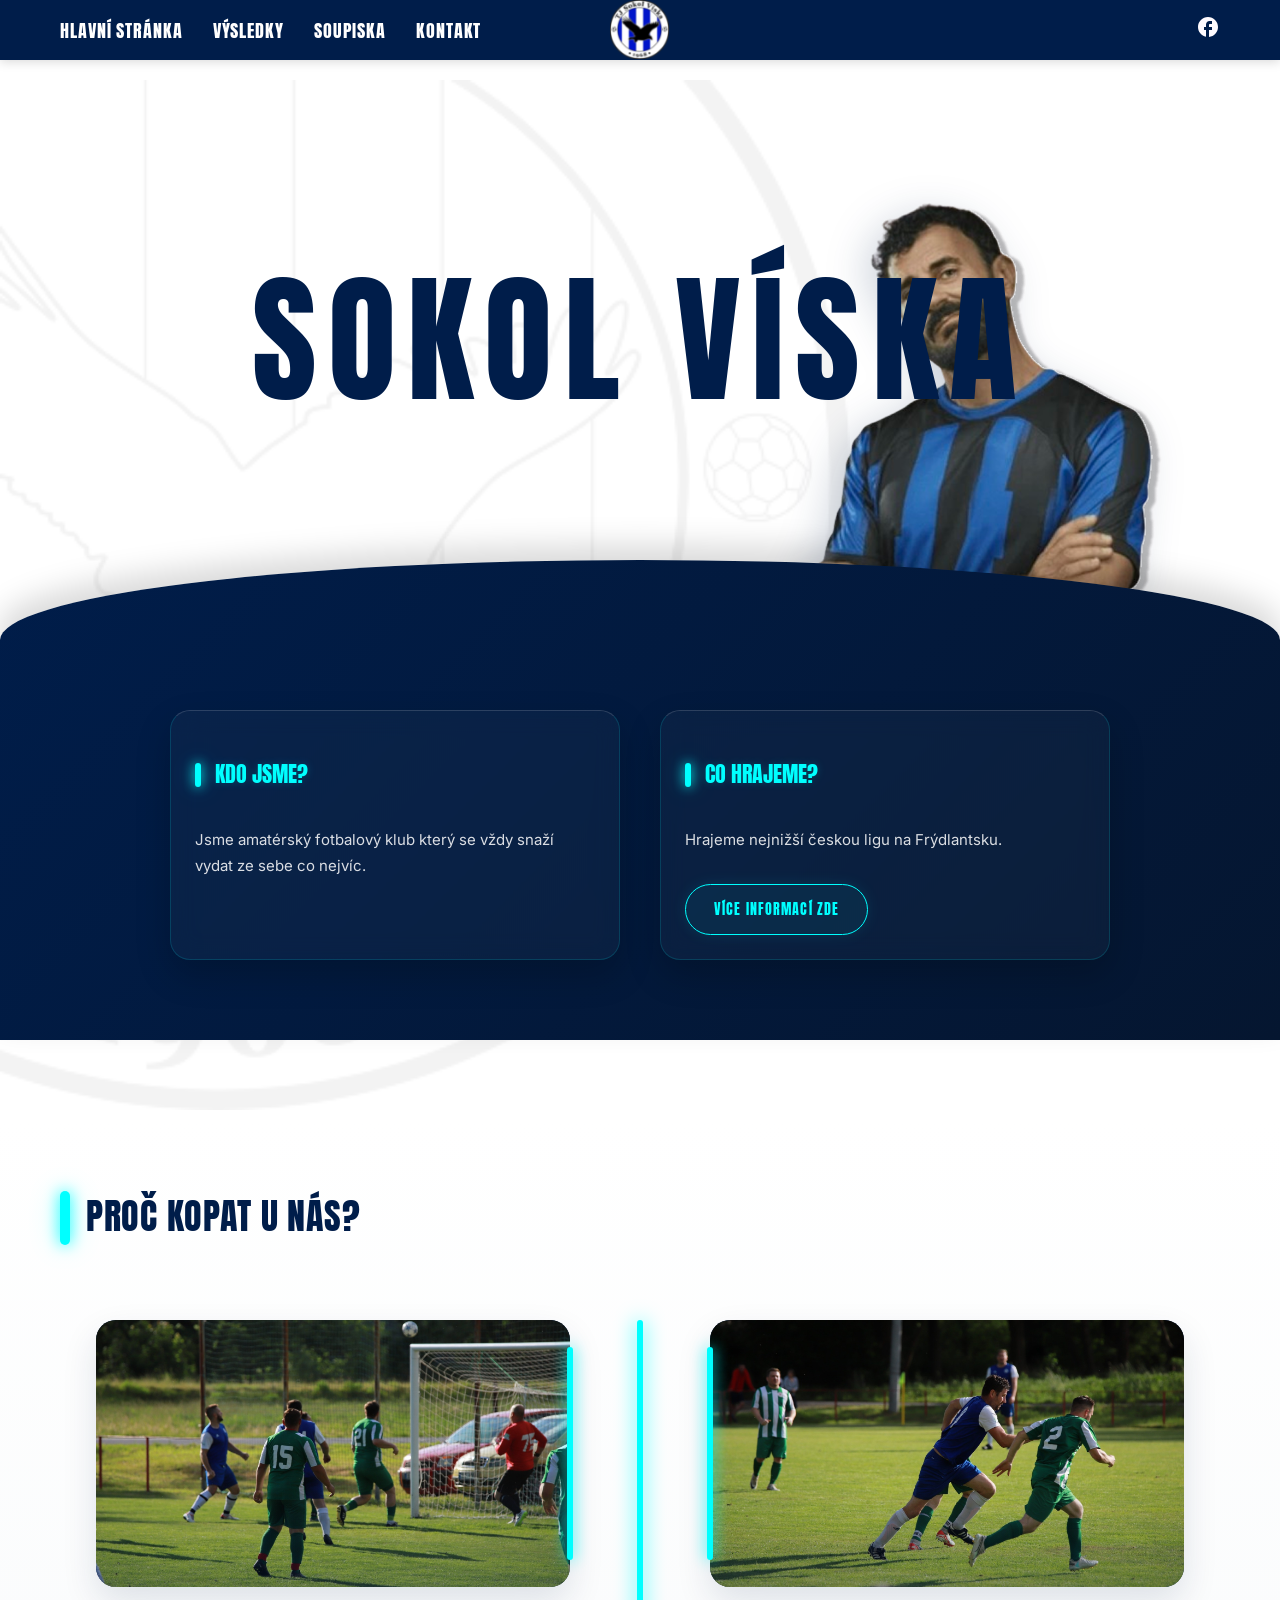
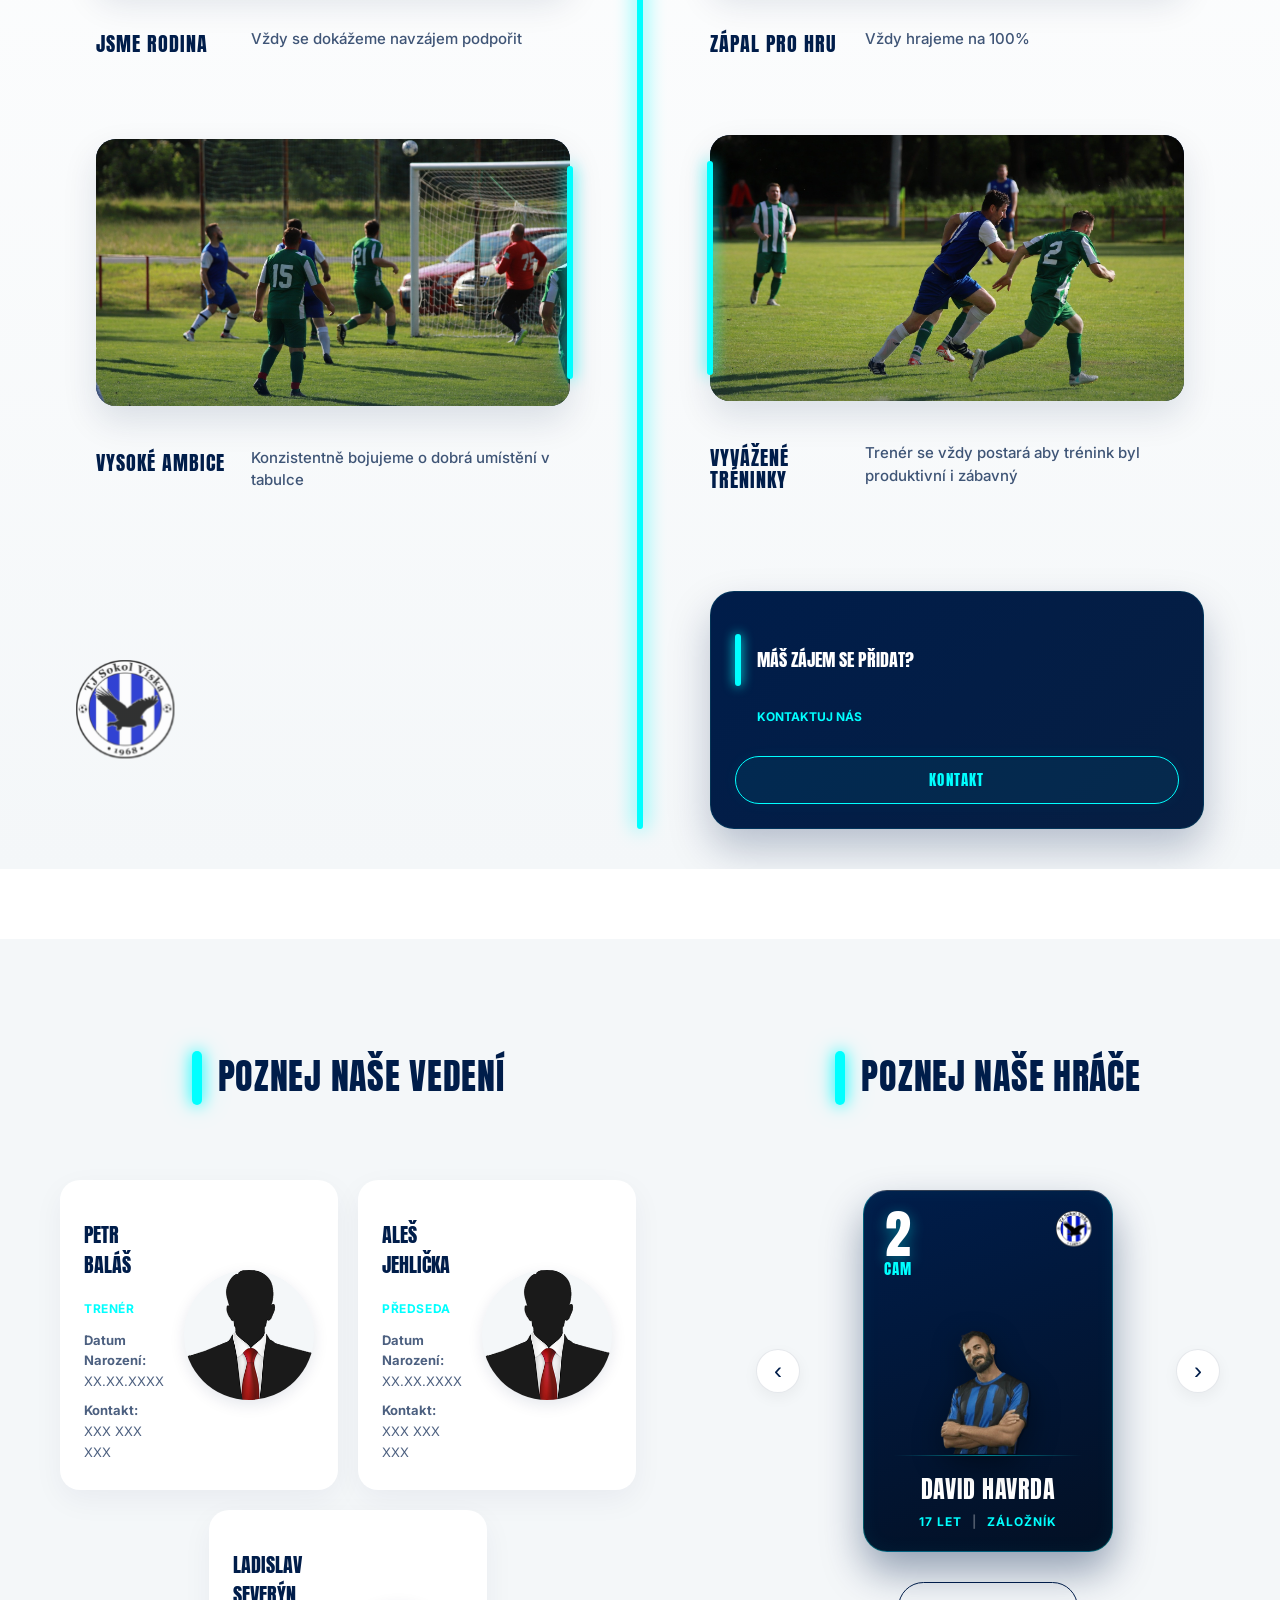
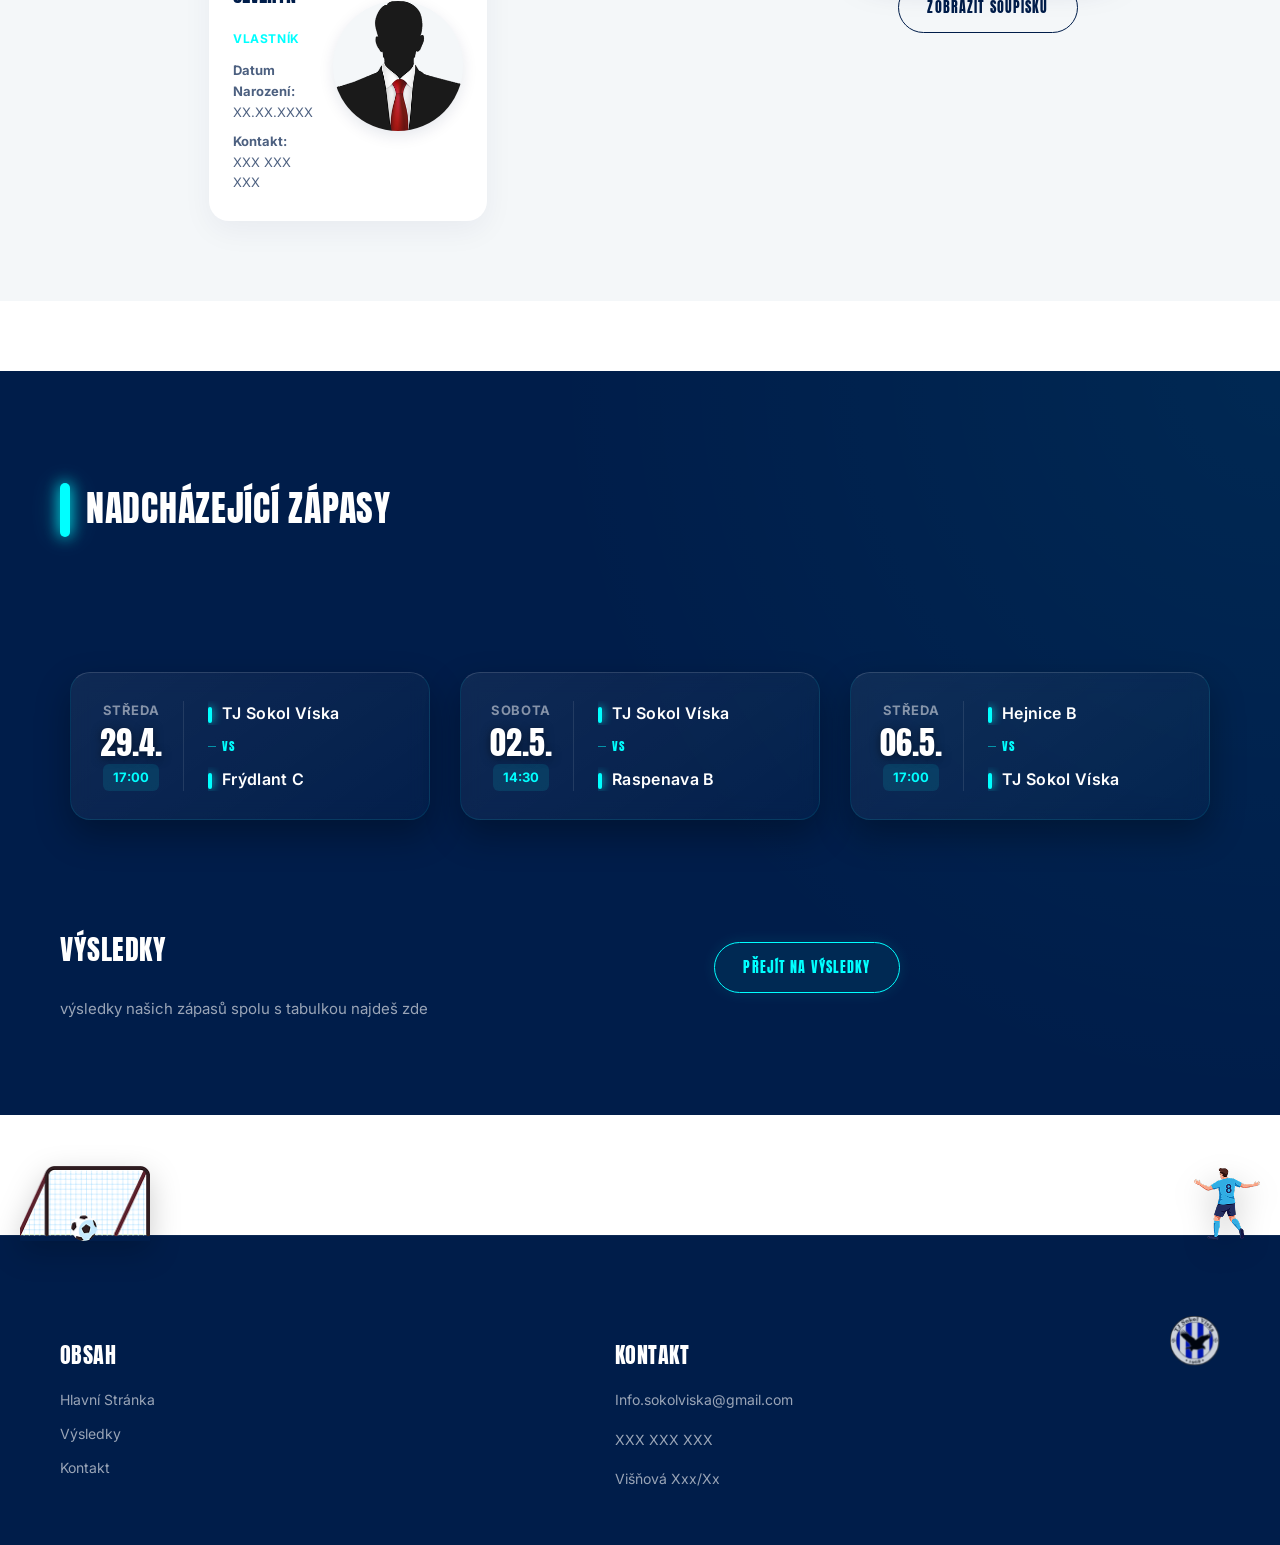
==== commit 324b336d: "Upraveni pro koderovo desatero" ====
--- a/index.html
+++ b/index.html
@@ -48,14 +48,16 @@
                 <div class="hero-bg-grafika">
                     <picture>
                         <source media="(min-width: 1024px)" srcset="images/klubovy-znak-bg-desktop.png">
-                        <img src="images/klubovy-znak-bg.png" alt="Vodoznak" class="bg-orel-foto">
+                        <img src="images/klubovy-znak-bg.png" width="300" height="300" alt="Vodoznak"
+                            class="bg-orel-foto">
                     </picture>
                 </div>
 
                 <div class="hero-foto-container">
                     <picture>
                         <source media="(min-width: 1024px)" srcset="images/hrac-hero-desktop.png">
-                        <img src="images/hrac-hero-mobil.png" alt="Hráč" class="hero-hrac-foto">
+                        <img src="images/hrac-hero-mobil.png" width="150" height="200" alt="Hráč"
+                            class="hero-hrac-foto">
                     </picture>
                 </div>
             </div>
--- a/css/base.css
+++ b/css/base.css
@@ -7,13 +7,18 @@
     --font-body: 'Inter', sans-serif;
 }
 
+html {
+    font-family: var(--font-body);
+    font-size: 1rem;
+    /* 16px */
+    scroll-behavior: smooth;
+}
+
 body {
-    font-family: var(--font-body);
-    font-size: 16px;
     background-color: var(--clr-white);
     color: var(--clr-navy);
-    overflow-x: hidden;
     margin: 0;
+    line-height: 1.5;
 }
 
 h1,
@@ -27,9 +32,13 @@
 a {
     text-decoration: none;
     transition: all 0.3s ease;
+    display: inline-block;
 }
 
 img {
     max-width: 100%;
     height: auto;
+    display: block;
+    margin: 0;
+    padding: 0;
 }
--- a/css/components.css
+++ b/css/components.css
@@ -16,13 +16,13 @@
     }
 
     main>section {
-        margin-bottom: 70px;
+        margin-bottom: 4.375rem;
     }
 
     .menu-toggle {
         display: flex;
         flex-direction: column;
-        gap: 6px;
+        gap: 0.375rem;
         cursor: pointer;
         background: none;
         border: none;
@@ -30,11 +30,11 @@
     }
 
     .menu-bar {
-        width: 30px;
-        height: 3px;
+        width: 1.875rem;
+        height: 0.1875rem;
         background-color: var(--clr-white);
-        border-radius: 3px;
-        box-shadow: 0 0 5px rgba(255, 255, 255, 0.5);
+        border-radius: 0.1875rem;
+        box-shadow: 0 0 0.3125rem rgba(255, 255, 255, 0.5);
     }
 
     .hlavni-hlavicka {
@@ -44,38 +44,38 @@
         width: 100% !important;
         z-index: 9999 !important;
         background-color: var(--clr-navy, #001d4a) !important;
-        box-shadow: 0 2px 10px rgba(0, 0, 0, 0.15);
+        box-shadow: 0 0.125rem 0.625rem rgba(0, 0, 0, 0.15);
     }
 
     main {
-        margin-top: 80px !important;
+        margin-top: 5rem !important;
     }
 
     .hero-sekce {
         position: relative;
         display: flex;
         flex-direction: column;
-        margin-bottom: 60px;
+        margin-bottom: 3.75rem;
         width: 100%;
     }
 
     .hero-bila-cast {
         background-color: var(--clr-white);
         position: relative;
-        padding-top: 20px;
+        padding-top: 1.25rem;
         display: flex;
         justify-content: flex-end;
         align-items: flex-end;
-        padding-right: 15px;
+        padding-right: 0.9375rem;
     }
 
     .hero-bg-grafika {
         position: absolute;
         top: 0;
         left: 0;
-        max-width: 320px;
+        max-width: 20rem;
         height: 100%;
-        max-height: 290px;
+        max-height: 18.125rem;
         z-index: 1;
         opacity: 0.8;
         mix-blend-mode: multiply;
@@ -96,14 +96,14 @@
         z-index: 2;
         display: flex;
         justify-content: flex-end;
-        max-height: 270px;
-        filter: drop-shadow(-10px 10px 20px rgba(0, 29, 74, 0.2));
+        max-height: 16.875rem;
+        filter: drop-shadow(-0.625rem 0.625rem 1.25rem rgba(0, 29, 74, 0.2));
     }
 
     .hero-hrac-foto {
         display: block;
-        max-height: 270px;
-        margin-bottom: -35px;
+        max-height: 16.875rem;
+        margin-bottom: -2.1875rem;
         position: relative;
         z-index: 4;
     }
@@ -113,100 +113,100 @@
         color: var(--clr-white);
         position: relative;
         z-index: 3;
-        padding-top: 60px;
-        padding-bottom: 50px;
-        border-top-left-radius: 25px;
-        border-top-right-radius: 25px;
-        box-shadow: 0 -10px 30px rgba(0, 0, 0, 0.15);
+        padding-top: 3.75rem;
+        padding-bottom: 3.125rem;
+        border-top-left-radius: 1.5625rem;
+        border-top-right-radius: 1.5625rem;
+        box-shadow: 0 -0.625rem 1.875rem rgba(0, 0, 0, 0.15);
         width: 100%;
     }
 
     .hero-obsah-layout {
         display: flex;
         flex-direction: column;
-        gap: 30px;
+        gap: 1.875rem;
     }
 
     .hero-sekce h1 {
-        font-size: clamp(32px, 10vw, 64px);
+        font-size: clamp(2rem, 10vw, 4rem);
         white-space: nowrap;
         text-transform: uppercase;
         text-align: center;
         line-height: 1;
         font-family: var(--font-heading);
         letter-spacing: 0.08em;
-        text-shadow: 0 4px 15px rgba(0, 0, 0, 0.3);
+        text-shadow: 0 0.25rem 0.9375rem rgba(0, 0, 0, 0.3);
     }
 
     .hero-karty-box {
         display: flex;
         flex-direction: column;
-        gap: 20px;
+        gap: 1.25rem;
     }
 
     .hero-karta {
         background: rgba(255, 255, 255, 0.03);
-        backdrop-filter: blur(12px);
-        -webkit-backdrop-filter: blur(12px);
-        border-radius: 20px;
-        padding: 24px;
+        backdrop-filter: blur(0.75rem);
+        -webkit-backdrop-filter: blur(0.75rem);
+        border-radius: 1.25rem;
+        padding: 1.5rem;
         border: 1px solid rgba(0, 255, 255, 0.15);
         border-top: 1px solid rgba(255, 255, 255, 0.15);
-        box-shadow: 0 15px 35px rgba(0, 0, 0, 0.2);
+        box-shadow: 0 0.9375rem 2.1875rem rgba(0, 0, 0, 0.2);
     }
 
     .karta-nadpis-box {
         display: flex;
         align-items: center;
-        margin-bottom: 12px;
+        margin-bottom: 0.75rem;
     }
 
     .hero-karta h3 {
         position: relative;
-        font-size: 22px;
+        font-size: 1.375rem;
         color: var(--clr-cyan);
         font-family: var(--font-heading);
-        text-shadow: 0 0 10px rgba(0, 255, 255, 0.2);
+        text-shadow: 0 0 0.625rem rgba(0, 255, 255, 0.2);
     }
 
     .hero-karta h3::before {
         content: '';
         display: inline-block;
-        width: 6px;
-        height: 24px;
+        width: 0.375rem;
+        height: 1.5rem;
         background-color: var(--clr-cyan);
-        border-radius: 4px;
-        box-shadow: 0 0 12px var(--clr-cyan), 0 0 24px rgba(0, 255, 255, 0.4);
-        margin-right: 14px;
+        border-radius: 0.25rem;
+        box-shadow: 0 0 0.75rem var(--clr-cyan), 0 0 1.5rem rgba(0, 255, 255, 0.4);
+        margin-right: 0.875rem;
         vertical-align: middle;
     }
 
     .hero-karta p {
-        font-size: 15px;
+        font-size: 0.9375rem;
         color: rgba(255, 255, 255, 0.85);
         line-height: 1.7;
     }
 
     .tlacitko-odkaz {
         display: inline-block;
-        margin-top: 16px;
-        padding: 14px 28px;
+        margin-top: 1rem;
+        padding: 0.875rem 1.75rem;
         background: rgba(0, 255, 255, 0.05);
         border: 1px solid var(--clr-cyan);
-        border-radius: 50px;
+        border-radius: 3.125rem;
         color: var(--clr-cyan);
         font-family: var(--font-heading);
         text-transform: uppercase;
         letter-spacing: 0.08em;
-        font-size: 14px;
-        box-shadow: 0 0 15px rgba(0, 255, 255, 0.1);
+        font-size: 0.875rem;
+        box-shadow: 0 0 0.9375rem rgba(0, 255, 255, 0.1);
         transition: all 0.3s ease;
     }
 
     .tlacitko-odkaz:hover {
         background-color: var(--clr-cyan);
         color: var(--clr-navy);
-        box-shadow: 0 0 25px rgba(0, 255, 255, 0.4);
+        box-shadow: 0 0 1.5625rem rgba(0, 255, 255, 0.4);
     }
 
     .tlacitko-dark {
@@ -219,7 +219,7 @@
     .tlacitko-dark:hover {
         background-color: var(--clr-navy);
         color: var(--clr-white);
-        box-shadow: 0 10px 20px rgba(0, 29, 74, 0.2);
+        box-shadow: 0 0.625rem 1.25rem rgba(0, 29, 74, 0.2);
     }
 
     .btn-center {
@@ -227,17 +227,17 @@
         margin-left: auto;
         margin-right: auto;
         width: fit-content;
-        margin-top: 30px;
+        margin-top: 1.875rem;
     }
 
     .sekce-hlavicka {
         display: flex;
         align-items: center;
-        margin-bottom: 45px;
+        margin-bottom: 2.8125rem;
     }
 
     .sekce-hlavicka h2 {
-        font-size: 36px;
+        font-size: 2.25rem;
         color: var(--clr-navy);
         font-family: var(--font-heading);
         text-transform: uppercase;
@@ -247,12 +247,12 @@
     .sekce-hlavicka h2::before {
         content: '';
         display: inline-block;
-        width: 10px;
-        height: 54px;
+        width: 0.625rem;
+        height: 3.375rem;
         background-color: var(--clr-cyan);
-        border-radius: 5px;
-        box-shadow: 0 0 15px var(--clr-cyan), 0 0 30px rgba(0, 255, 255, 0.3);
-        margin-right: 16px;
+        border-radius: 0.3125rem;
+        box-shadow: 0 0 0.9375rem var(--clr-cyan), 0 0 1.875rem rgba(0, 255, 255, 0.3);
+        margin-right: 1rem;
         vertical-align: middle;
     }
 
@@ -261,8 +261,8 @@
     }
 
     .hodnoty-sekce {
-        padding-top: 40px;
-        padding-bottom: 40px;
+        padding-top: 2.5rem;
+        padding-bottom: 2.5rem;
         background: linear-gradient(180deg, #ffffff 0%, #f4f7f9 100%);
         position: relative;
         width: 100%;
@@ -272,14 +272,14 @@
     .hodnoty-list {
         display: flex;
         flex-direction: column;
-        gap: 60px;
-        padding: 0 16px;
+        gap: 3.75rem;
+        padding: 0 1rem;
     }
 
     .hodnota-item {
         display: flex;
         flex-direction: column;
-        gap: 16px;
+        gap: 1rem;
     }
 
     .hodnota-foto-wrapper {
@@ -288,24 +288,24 @@
 
     .wrapper-left,
     .text-pad-left {
-        padding-left: 20px;
+        padding-left: 1.25rem;
     }
 
     .wrapper-right,
     .text-pad-right {
-        padding-right: 20px;
+        padding-right: 1.25rem;
     }
 
     .wrapper-left::before {
         content: '';
         position: absolute;
         top: 10%;
-        left: -3px;
+        left: -0.1875rem;
         height: 80%;
-        width: 6px;
+        width: 0.375rem;
         background-color: var(--clr-cyan);
-        border-radius: 4px;
-        box-shadow: 0 0 15px var(--clr-cyan);
+        border-radius: 0.25rem;
+        box-shadow: 0 0 0.9375rem var(--clr-cyan);
         z-index: 5;
     }
 
@@ -313,21 +313,21 @@
         content: '';
         position: absolute;
         top: 10%;
-        right: -3px;
+        right: -0.1875rem;
         height: 80%;
-        width: 6px;
+        width: 0.375rem;
         background-color: var(--clr-cyan);
-        border-radius: 4px;
-        box-shadow: 0 0 15px var(--clr-cyan);
+        border-radius: 0.25rem;
+        box-shadow: 0 0 0.9375rem var(--clr-cyan);
         z-index: 5;
     }
 
     .hodnota-foto-obal {
         position: relative;
         aspect-ratio: 16 / 9;
-        border-radius: 20px;
+        border-radius: 1.25rem;
         overflow: hidden;
-        box-shadow: 0 15px 35px rgba(0, 29, 74, 0.12);
+        box-shadow: 0 0.9375rem 2.1875rem rgba(0, 29, 74, 0.12);
         background-color: var(--clr-navy);
         transform: translateZ(0);
     }
@@ -359,14 +359,14 @@
         flex-direction: row;
         justify-content: space-between;
         align-items: flex-start;
-        gap: 15px;
-        padding-top: 10px;
+        gap: 0.9375rem;
+        padding-top: 0.625rem;
     }
 
     .hodnota-text-row h3 {
-        flex: 0 0 110px;
-        font-family: var(--font-heading);
-        font-size: 18px;
+        flex: 0 0 6.875rem;
+        font-family: var(--font-heading);
+        font-size: 1.125rem;
         color: var(--clr-navy);
         text-transform: uppercase;
         letter-spacing: 0.05em;
@@ -376,7 +376,7 @@
     .hodnota-text-row p {
         flex: 1;
         font-family: var(--font-body);
-        font-size: 14px;
+        font-size: 0.875rem;
         font-weight: 500;
         color: rgba(0, 29, 74, 0.75);
         line-height: 1.5;
@@ -386,7 +386,7 @@
     .hodnoty-cta-box {
         display: flex;
         justify-content: center;
-        padding-top: 20px;
+        padding-top: 1.25rem;
     }
 
     .patka-sekce-logo {
@@ -396,14 +396,14 @@
     .cta-karta {
         background: linear-gradient(135deg, var(--clr-navy) 0%, #061e42 100%);
         color: var(--clr-white);
-        border-radius: 24px;
-        padding: 24px;
-        width: 100%;
-        max-width: 320px;
-        display: flex;
-        flex-direction: column;
-        gap: 20px;
-        box-shadow: 0 20px 40px rgba(0, 29, 74, 0.25);
+        border-radius: 1.5rem;
+        padding: 1.5rem;
+        width: 100%;
+        max-width: 20rem;
+        display: flex;
+        flex-direction: column;
+        gap: 1.25rem;
+        box-shadow: 0 1.25rem 2.5rem rgba(0, 29, 74, 0.25);
         border: 1px solid rgba(0, 255, 255, 0.1);
     }
 
@@ -421,7 +421,7 @@
 
     .cta-titulky h3 {
         position: relative;
-        font-size: 18px;
+        font-size: 1.125rem;
         font-family: var(--font-heading);
         text-transform: uppercase;
         line-height: 1.1;
@@ -430,23 +430,23 @@
     .cta-titulky h3::before {
         content: '';
         display: inline-block;
-        width: 6px;
-        height: 52px;
+        width: 0.375rem;
+        height: 3.25rem;
         background-color: var(--clr-cyan);
-        border-radius: 3px;
-        box-shadow: 0 0 12px var(--clr-cyan);
-        margin-right: 16px;
+        border-radius: 0.1875rem;
+        box-shadow: 0 0 0.75rem var(--clr-cyan);
+        margin-right: 1rem;
         vertical-align: middle;
     }
 
     .cta-titulky p {
-        font-size: 12px;
+        font-size: 0.75rem;
         color: var(--clr-cyan);
         text-transform: uppercase;
         font-weight: 700;
         line-height: 1.1;
-        margin-top: 6px;
-        padding-left: 22px;
+        margin-top: 0.375rem;
+        padding-left: 1.375rem;
     }
 
     .cta-button {
@@ -454,27 +454,27 @@
         text-align: center;
         background: rgba(0, 255, 255, 0.05);
         border: 1px solid var(--clr-cyan);
-        border-radius: 50px;
-        padding: 12px;
+        border-radius: 3.125rem;
+        padding: 0.75rem;
         color: var(--clr-cyan);
         font-family: var(--font-heading);
         text-transform: uppercase;
         letter-spacing: 0.08em;
-        font-size: 15px;
+        font-size: 0.9375rem;
         transition: all 0.3s ease;
-        box-shadow: 0 0 15px rgba(0, 255, 255, 0.05);
+        box-shadow: 0 0 0.9375rem rgba(0, 255, 255, 0.05);
     }
 
     .cta-button:hover {
         background-color: var(--clr-cyan);
         color: var(--clr-navy);
-        box-shadow: 0 0 20px rgba(0, 255, 255, 0.3);
+        box-shadow: 0 0 1.25rem rgba(0, 255, 255, 0.3);
     }
 
     .hrace-vedeni-sekce {
         background-color: var(--clr-gray-bg);
-        padding-top: 80px;
-        padding-bottom: 80px;
+        padding-top: 5rem;
+        padding-bottom: 5rem;
         width: 100%;
         overflow: hidden;
     }
@@ -482,7 +482,7 @@
     .hrace-vedeni-layout {
         display: flex;
         flex-direction: column;
-        gap: 60px;
+        gap: 3.75rem;
     }
 
     .hrace-cast {
@@ -493,18 +493,18 @@
     .vedeni-karty {
         display: flex;
         flex-direction: column;
-        gap: 20px;
+        gap: 1.25rem;
     }
 
     .vedeni-karta {
         background-color: var(--clr-white);
-        border-radius: 20px;
-        padding: 20px 24px;
+        border-radius: 1.25rem;
+        padding: 1.25rem 1.5rem;
         display: flex;
         align-items: center;
         justify-content: space-between;
-        gap: 20px;
-        box-shadow: 0 10px 30px rgba(0, 29, 74, 0.05);
+        gap: 1.25rem;
+        box-shadow: 0 0.625rem 1.875rem rgba(0, 29, 74, 0.05);
     }
 
     .vedeni-karta-text {
@@ -515,26 +515,26 @@
 
     .vedeni-karta h3 {
         font-family: var(--font-heading);
-        font-size: 20px;
+        font-size: 1.25rem;
         text-transform: uppercase;
         color: var(--clr-navy);
     }
 
     .vedeni-role {
         color: var(--clr-cyan);
-        font-size: 12px;
+        font-size: 0.75rem;
         font-weight: 700;
         text-transform: uppercase;
         display: block;
-        margin-bottom: 12px;
+        margin-bottom: 0.75rem;
         letter-spacing: 0.05em;
     }
 
     .vedeni-info-blok {
-        font-size: 13px;
+        font-size: 0.8125rem;
         color: rgba(0, 29, 74, 0.7);
         line-height: 1.6;
-        margin-bottom: 8px;
+        margin-bottom: 0.5rem;
     }
 
     .vedeni-info-blok strong {
@@ -546,13 +546,13 @@
     }
 
     .vedeni-karta-foto {
-        width: 130px;
-        height: 130px;
+        width: 8.125rem;
+        height: 8.125rem;
         border-radius: 50%;
         overflow: hidden;
         flex-shrink: 0;
         background-color: var(--clr-gray-bg);
-        box-shadow: 0 5px 15px rgba(0, 29, 74, 0.1);
+        box-shadow: 0 0.3125rem 0.9375rem rgba(0, 29, 74, 0.1);
         display: flex;
         align-items: center;
         justify-content: center;
@@ -570,9 +570,9 @@
     .hrac-slider-wrapper {
         display: flex;
         align-items: center;
-        gap: 16px;
+        gap: 1rem;
         justify-content: center;
-        margin-top: 10px;
+        margin-top: 0.625rem;
         width: 100%;
         max-width: 100%;
     }
@@ -581,15 +581,15 @@
         background-color: var(--clr-white);
         border: 1px solid rgba(0, 29, 74, 0.1);
         color: var(--clr-navy);
-        width: 44px;
-        height: 44px;
+        width: 2.75rem;
+        height: 2.75rem;
         border-radius: 50%;
-        font-size: 24px;
+        font-size: 1.5rem;
         cursor: pointer;
         display: flex;
         align-items: center;
         justify-content: center;
-        box-shadow: 0 5px 15px rgba(0, 0, 0, 0.05);
+        box-shadow: 0 0.3125rem 0.9375rem rgba(0, 0, 0, 0.05);
         transition: all 0.2s ease;
         flex-shrink: 0;
     }
@@ -609,13 +609,13 @@
 
     .hrac-karta-bg {
         background: linear-gradient(160deg, var(--clr-navy) 0%, #031024 100%);
-        border-radius: 24px;
+        border-radius: 1.5rem;
         border: 1px solid rgba(0, 255, 255, 0.3);
         border-top: 1px solid rgba(255, 255, 255, 0.2);
-        box-shadow: 0 20px 40px rgba(0, 29, 74, 0.4), inset 0 0 20px rgba(0, 255, 255, 0.05);
-        padding: 20px;
-        width: 100%;
-        max-width: 250px;
+        box-shadow: 0 1.25rem 2.5rem rgba(0, 29, 74, 0.4), inset 0 0 1.25rem rgba(0, 255, 255, 0.05);
+        padding: 1.25rem;
+        width: 100%;
+        max-width: 15.625rem;
         position: relative;
         overflow: hidden;
         display: flex;
@@ -641,39 +641,39 @@
 
     .hrac-cislo {
         font-family: var(--font-heading);
-        font-size: 52px;
+        font-size: 3.25rem;
         color: var(--clr-white);
         line-height: 0.9;
-        text-shadow: 0 4px 15px rgba(0, 255, 255, 0.4);
+        text-shadow: 0 0.25rem 0.9375rem rgba(0, 255, 255, 0.4);
     }
 
     .hrac-pozice {
         font-family: var(--font-heading);
-        font-size: 15px;
+        font-size: 0.9375rem;
         color: var(--clr-cyan);
         letter-spacing: 0.05em;
-        margin-top: 4px;
+        margin-top: 0.25rem;
     }
 
     .karta-logo-svg {
         display: block;
-        width: 40px;
-        height: 40px;
+        width: 2.5rem;
+        height: 2.5rem;
         background-image: url('../images/Logo.svg');
         background-repeat: no-repeat;
         background-position: center;
         background-size: contain;
         opacity: 0.9;
-        filter: drop-shadow(0 0 5px rgba(0, 255, 255, 0.3));
+        filter: drop-shadow(0 0 0.3125rem rgba(0, 255, 255, 0.3));
     }
 
     .fifa-foto-box {
-        height: 190px;
+        height: 11.875rem;
         display: flex;
         justify-content: center;
         align-items: flex-end;
         position: relative;
-        margin-top: -10px;
+        margin-top: -0.625rem;
         z-index: 2;
         width: 100%;
     }
@@ -692,29 +692,29 @@
         display: block;
         margin: 0;
         padding: 0;
-        filter: drop-shadow(0 10px 15px rgba(0, 0, 0, 0.4));
+        filter: drop-shadow(0 0.625rem 0.9375rem rgba(0, 0, 0, 0.4));
         max-width: 100%;
         height: 70% !important;
     }
 
     .hrac-karta-jmeno {
         font-family: var(--font-heading);
-        font-size: 24px;
+        font-size: 1.5rem;
         color: var(--clr-white);
         text-transform: uppercase;
         text-align: center;
-        padding-top: 15px;
+        padding-top: 0.9375rem;
         letter-spacing: 0.03em;
         width: 100%;
     }
 
     .hrac-karta-info {
         display: flex;
-        gap: 10px;
-        font-size: 12px;
+        gap: 0.625rem;
+        font-size: 0.75rem;
         font-weight: 700;
         color: var(--clr-cyan);
-        padding: 6px 0 0 0;
+        padding: 0.375rem 0 0 0;
         width: 100%;
         justify-content: center;
         letter-spacing: 0.08em;
@@ -728,8 +728,8 @@
     .zapasy-sekce {
         background-color: var(--clr-navy);
         background-image: radial-gradient(circle at top right, rgba(0, 255, 255, 0.05) 0%, transparent 50%);
-        padding-top: 80px;
-        padding-bottom: 80px;
+        padding-top: 5rem;
+        padding-bottom: 5rem;
         color: var(--clr-white);
         width: 100%;
         overflow: hidden;
@@ -737,42 +737,42 @@
 
     .zapasy-scroll {
         display: flex;
-        gap: 20px;
+        gap: 1.25rem;
         overflow-x: auto;
-        padding: 10px 10px 30px 10px;
+        padding: 0.625rem 0.625rem 1.875rem 0.625rem;
         scroll-snap-type: x mandatory;
         -webkit-overflow-scrolling: touch;
     }
 
     .zapasy-scroll::-webkit-scrollbar {
-        height: 6px;
+        height: 0.375rem;
     }
 
     .zapasy-scroll::-webkit-scrollbar-track {
         background: rgba(255, 255, 255, 0.05);
-        border-radius: 3px;
+        border-radius: 0.1875rem;
     }
 
     .zapasy-scroll::-webkit-scrollbar-thumb {
         background: var(--clr-cyan);
-        border-radius: 3px;
+        border-radius: 0.1875rem;
     }
 
     .zapas-karta {
         background: linear-gradient(145deg, rgba(255, 255, 255, 0.06) 0%, rgba(255, 255, 255, 0.01) 100%);
-        backdrop-filter: blur(10px);
-        border-radius: 20px;
-        padding: 28px;
-        min-width: 300px;
-        max-width: 320px;
+        backdrop-filter: blur(0.625rem);
+        border-radius: 1.25rem;
+        padding: 1.75rem;
+        min-width: 18.75rem;
+        max-width: 20rem;
         flex-shrink: 0;
         scroll-snap-align: start;
         border: 1px solid rgba(0, 255, 255, 0.1);
         border-top: 1px solid rgba(255, 255, 255, 0.15);
-        box-shadow: 0 15px 35px rgba(0, 0, 0, 0.3);
+        box-shadow: 0 0.9375rem 2.1875rem rgba(0, 0, 0, 0.3);
         display: grid;
-        grid-template-columns: 85px 1fr;
-        gap: 24px;
+        grid-template-columns: 5.3125rem 1fr;
+        gap: 1.5rem;
         align-items: center;
         transition: transform 0.3s ease;
         will-change: transform;
@@ -789,12 +789,12 @@
         align-items: center;
         justify-content: center;
         border-right: 1px solid rgba(255, 255, 255, 0.1);
-        padding-right: 20px;
+        padding-right: 1.25rem;
         text-align: center;
     }
 
     .zapas-den {
-        font-size: 13px;
+        font-size: 0.8125rem;
         color: rgba(255, 255, 255, 0.5);
         text-transform: uppercase;
         font-weight: 700;
@@ -803,26 +803,26 @@
 
     .zapas-d {
         font-family: var(--font-heading);
-        font-size: 32px;
+        font-size: 2rem;
         color: var(--clr-white);
         line-height: 1.1;
-        margin: 4px 0;
-        text-shadow: 0 2px 10px rgba(0, 0, 0, 0.5);
+        margin: 0.25rem 0;
+        text-shadow: 0 0.125rem 0.625rem rgba(0, 0, 0, 0.5);
     }
 
     .zapas-cas {
-        font-size: 13px;
+        font-size: 0.8125rem;
         color: var(--clr-cyan);
         font-weight: 700;
         background-color: rgba(0, 255, 255, 0.1);
-        padding: 4px 10px;
-        border-radius: 6px;
+        padding: 0.25rem 0.625rem;
+        border-radius: 0.375rem;
     }
 
     .zapas-tymy-box {
         display: flex;
         flex-direction: column;
-        gap: 12px;
+        gap: 0.75rem;
     }
 
     .zapas-tym-radek {
@@ -832,7 +832,7 @@
 
     .tym-nazev {
         position: relative;
-        font-size: 16px;
+        font-size: 1rem;
         font-weight: 600;
         color: var(--clr-white);
         letter-spacing: 0.02em;
@@ -844,21 +844,21 @@
     .tym-nazev::before {
         content: '';
         display: inline-block;
-        width: 4px;
-        height: 16px;
+        width: 0.25rem;
+        height: 1rem;
         background-color: var(--clr-cyan);
-        border-radius: 2px;
-        box-shadow: 0 0 10px var(--clr-cyan);
-        margin-right: 10px;
+        border-radius: 0.125rem;
+        box-shadow: 0 0 0.625rem var(--clr-cyan);
+        margin-right: 0.625rem;
         vertical-align: middle;
     }
 
     .zapas-vs-badge {
         font-family: var(--font-heading);
-        font-size: 12px;
+        font-size: 0.75rem;
         color: var(--clr-cyan);
         letter-spacing: 0.1em;
-        padding-left: 14px;
+        padding-left: 0.875rem;
         position: relative;
     }
 
@@ -867,7 +867,7 @@
         position: absolute;
         left: 0;
         top: 50%;
-        width: 8px;
+        width: 0.5rem;
         height: 1px;
         background-color: var(--clr-cyan);
         opacity: 0.5;
@@ -878,53 +878,53 @@
         flex-direction: column;
         align-items: center;
         text-align: center;
-        gap: 16px;
-        margin-top: 50px;
+        gap: 1rem;
+        margin-top: 3.125rem;
     }
 
     .vysledky-odkaz-text h3 {
         font-family: var(--font-heading);
-        font-size: 28px;
+        font-size: 1.75rem;
         color: var(--clr-white);
         text-transform: uppercase;
         letter-spacing: 0.02em;
     }
 
     .vysledky-odkaz-text p {
-        font-size: 15px;
+        font-size: 0.9375rem;
         color: rgba(255, 255, 255, 0.6);
-        margin-top: 4px;
+        margin-top: 0.25rem;
     }
 
     .hlavni-patka {
         background-color: var(--clr-navy);
         color: var(--clr-white);
-        padding-top: 80px;
-        padding-bottom: 40px;
+        padding-top: 5rem;
+        padding-bottom: 2.5rem;
         position: relative;
-        margin-top: 120px;
+        margin-top: 7.5rem;
         border-top: 1px solid rgba(255, 255, 255, 0.05);
         width: 100%;
     }
 
     .patka-graphics {
         position: absolute;
-        top: -70px;
+        top: -4.375rem;
         left: 0;
         right: 0;
         display: flex;
         justify-content: space-between;
-        padding-left: 20px;
-        padding-right: 20px;
+        padding-left: 1.25rem;
+        padding-right: 1.25rem;
         pointer-events: none;
         z-index: 10;
     }
 
     .patka-branka {
-        width: 130px;
+        width: 8.125rem;
         height: auto;
         object-fit: contain;
-        filter: drop-shadow(0 10px 15px rgba(0, 0, 0, 0.2));
+        filter: drop-shadow(0 0.625rem 0.9375rem rgba(0, 0, 0, 0.2));
         display: block;
         margin: 0;
         padding: 0;
@@ -932,9 +932,9 @@
 
     .patka-hrac {
         width: auto;
-        height: 85px;
+        height: 5.3125rem;
         object-fit: contain;
-        filter: drop-shadow(0 10px 15px rgba(0, 0, 0, 0.2));
+        filter: drop-shadow(0 0.625rem 0.9375rem rgba(0, 0, 0, 0.2));
         display: block;
         margin: 0;
         padding: 0;
@@ -943,20 +943,20 @@
     .patka-grid {
         display: flex;
         flex-direction: column;
-        gap: 40px;
+        gap: 2.5rem;
     }
 
     .patka-sloupec h3 {
         font-family: var(--font-heading);
-        font-size: 22px;
-        text-transform: uppercase;
-        margin-bottom: 16px;
+        font-size: 1.375rem;
+        text-transform: uppercase;
+        margin-bottom: 1rem;
         color: var(--clr-white);
         letter-spacing: 0.02em;
     }
 
     .patka-sloupec p {
-        font-size: 14px;
+        font-size: 0.875rem;
         color: rgba(255, 255, 255, 0.6);
         line-height: 1.8;
     }
@@ -966,7 +966,7 @@
     .patka-odkazy ul {
         display: flex;
         flex-direction: column;
-        gap: 10px;
+        gap: 0.625rem;
         list-style: none;
         padding: 0;
         margin: 0;
@@ -974,7 +974,7 @@
 
     .patka-odkazy a {
         display: inline-block;
-        font-size: 14px;
+        font-size: 0.875rem;
         color: rgba(255, 255, 255, 0.6);
         transition: color 0.2s;
         text-decoration: none;
@@ -991,12 +991,12 @@
         opacity: 0.8;
         transition: opacity 0.3s ease;
         width: 100%;
-        max-width: 250px;
+        max-width: 15.625rem;
     }
 
     .soupiska-sekce {
-        padding-top: 60px;
-        padding-bottom: 100px;
+        padding-top: 3.75rem;
+        padding-bottom: 6.25rem;
         background-color: #f4f7f9;
         width: 100%;
         min-height: 100vh;
@@ -1004,38 +1004,38 @@
 
     .soupiska-nadpis {
         font-family: var(--font-heading);
-        font-size: clamp(40px, 8vw, 64px);
+        font-size: clamp(2.5rem, 8vw, 4rem);
         color: var(--clr-navy);
         text-align: center;
         text-transform: uppercase;
         letter-spacing: 0.05em;
-        margin-bottom: 60px;
-        text-shadow: 0 4px 15px rgba(0, 0, 0, 0.05);
+        margin-bottom: 3.75rem;
+        text-shadow: 0 0.25rem 0.9375rem rgba(0, 0, 0, 0.05);
     }
 
     .soupiska-grid {
         display: flex;
         flex-direction: column;
         align-items: center;
-        gap: 40px;
-        padding: 0 16px;
-        max-width: 1200px;
+        gap: 2.5rem;
+        padding: 0 1rem;
+        max-width: 75rem;
         margin: 0 auto;
     }
 
     .soupiska-grid .hrac-karta-bg {
-        box-shadow: 0 15px 35px rgba(0, 29, 74, 0.4), 0 0 25px rgba(0, 255, 255, 0.4);
+        box-shadow: 0 0.9375rem 2.1875rem rgba(0, 29, 74, 0.4), 0 0 1.5625rem rgba(0, 255, 255, 0.4);
         transition: transform 0.3s ease, box-shadow 0.3s ease;
     }
 
     .soupiska-grid .hrac-karta-bg:hover {
-        transform: translateY(-10px);
-        box-shadow: 0 20px 40px rgba(0, 29, 74, 0.5), 0 0 40px rgba(0, 255, 255, 0.6);
+        transform: translateY(-0.625rem);
+        box-shadow: 0 1.25rem 2.5rem rgba(0, 29, 74, 0.5), 0 0 2.5rem rgba(0, 255, 255, 0.6);
     }
 
     .stranka-sekce {
-        padding-top: 60px;
-        padding-bottom: 80px;
+        padding-top: 3.75rem;
+        padding-bottom: 5rem;
         background-color: #f4f7f9;
         width: 100%;
         min-height: 100vh;
@@ -1043,31 +1043,31 @@
 
     .stranka-nadpis {
         font-family: var(--font-heading);
-        font-size: clamp(40px, 8vw, 64px);
+        font-size: clamp(2.5rem, 8vw, 4rem);
         color: var(--clr-navy);
         text-align: center;
         text-transform: uppercase;
         letter-spacing: 0.05em;
-        margin-bottom: 50px;
-        text-shadow: 0 4px 15px rgba(0, 0, 0, 0.05);
+        margin-bottom: 3.125rem;
+        text-shadow: 0 0.25rem 0.9375rem rgba(0, 0, 0, 0.05);
     }
 
     .vysledky-grid {
         display: flex;
         flex-direction: column;
-        gap: 30px;
-        padding: 0 16px;
-        max-width: 1200px;
-        margin: 0 auto 80px auto;
+        gap: 1.875rem;
+        padding: 0 1rem;
+        max-width: 75rem;
+        margin: 0 auto 5rem auto;
     }
 
     .vysledek-karta {
         background: linear-gradient(160deg, var(--clr-navy) 0%, #031024 100%);
-        border-radius: 20px;
+        border-radius: 1.25rem;
         border: 1px solid rgba(0, 255, 255, 0.15);
         border-top: 2px solid var(--clr-cyan);
-        box-shadow: 0 15px 35px rgba(0, 29, 74, 0.15);
-        padding: 24px;
+        box-shadow: 0 0.9375rem 2.1875rem rgba(0, 29, 74, 0.15);
+        padding: 1.5rem;
         color: var(--clr-white);
         display: flex;
         flex-direction: column;
@@ -1077,64 +1077,64 @@
     }
 
     .vysledek-karta:hover {
-        transform: translateY(-5px);
-        box-shadow: 0 20px 40px rgba(0, 29, 74, 0.25), 0 0 20px rgba(0, 255, 255, 0.2);
+        transform: translateY(-0.3125rem);
+        box-shadow: 0 1.25rem 2.5rem rgba(0, 29, 74, 0.25), 0 0 1.25rem rgba(0, 255, 255, 0.2);
     }
 
     .vysledek-tymy {
         display: flex;
         align-items: center;
         justify-content: center;
-        gap: 20px;
-        width: 100%;
-        margin-bottom: 15px;
-        padding-bottom: 15px;
+        gap: 1.25rem;
+        width: 100%;
+        margin-bottom: 0.9375rem;
+        padding-bottom: 0.9375rem;
         border-bottom: 1px solid rgba(255, 255, 255, 0.1);
     }
 
     .vysledek-logo {
-        width: 60px;
-        height: 60px;
+        width: 3.75rem;
+        height: 3.75rem;
         object-fit: contain;
-        filter: drop-shadow(0 5px 10px rgba(0, 0, 0, 0.3));
+        filter: drop-shadow(0 0.3125rem 0.625rem rgba(0, 0, 0, 0.3));
     }
 
     .vs-text {
         font-family: var(--font-heading);
-        font-size: 24px;
+        font-size: 1.5rem;
         color: var(--clr-cyan);
         letter-spacing: 0.05em;
     }
 
     .vysledek-nazev {
-        font-size: 14px;
+        font-size: 0.875rem;
         font-weight: 600;
         color: rgba(255, 255, 255, 0.8);
-        margin-bottom: 10px;
+        margin-bottom: 0.625rem;
         letter-spacing: 0.02em;
         text-align: center;
     }
 
     .vysledek-skore {
         font-family: var(--font-heading);
-        font-size: 48px;
+        font-size: 3rem;
         color: var(--clr-white);
         line-height: 1;
-        text-shadow: 0 2px 10px rgba(0, 255, 255, 0.3);
+        text-shadow: 0 0.125rem 0.625rem rgba(0, 255, 255, 0.3);
         display: flex;
         justify-content: center;
         align-items: center;
-        margin-bottom: 20px;
+        margin-bottom: 1.25rem;
     }
 
     .vysledek-strelci {
         display: grid;
         grid-template-columns: 1fr 1fr;
         width: 100%;
-        font-size: 12px;
+        font-size: 0.75rem;
         color: var(--clr-cyan);
         font-weight: 700;
-        margin-bottom: 20px;
+        margin-bottom: 1.25rem;
         line-height: 1.6;
     }
 
@@ -1145,13 +1145,13 @@
 
     .strelci-sloupec:first-child {
         text-align: right;
-        padding-right: 15px;
+        padding-right: 0.9375rem;
         border-right: 1px solid rgba(0, 255, 255, 0.2);
     }
 
     .strelci-sloupec:last-child {
         text-align: left;
-        padding-left: 15px;
+        padding-left: 0.9375rem;
     }
 
     .strelci-sloupec span {
@@ -1160,9 +1160,9 @@
 
     .vysledek-detail {
         text-align: center;
-        font-size: 13px;
+        font-size: 0.8125rem;
         color: rgba(255, 255, 255, 0.5);
-        margin: 4px 0;
+        margin: 0.25rem 0;
     }
 
     .tabulka-sekce {
@@ -1171,27 +1171,27 @@
 
     .tabulka-sekce .sekce-hlavicka {
         justify-content: center;
-        margin-bottom: 30px;
+        margin-bottom: 1.875rem;
     }
 
     .tabulka-wrapper {
         width: 100%;
-        max-width: 1000px;
+        max-width: 62.5rem;
         margin: 0 auto;
-        padding: 0 16px;
+        padding: 0 1rem;
         overflow-x: auto;
         -webkit-overflow-scrolling: touch;
     }
 
     .tabulka {
         width: 100%;
-        min-width: 600px;
+        min-width: 37.5rem;
         border-collapse: collapse;
         background-color: var(--clr-white);
-        border-radius: 12px;
+        border-radius: 0.75rem;
         overflow: hidden;
-        box-shadow: 0 10px 30px rgba(0, 29, 74, 0.08);
-        font-size: 14px;
+        box-shadow: 0 0.625rem 1.875rem rgba(0, 29, 74, 0.08);
+        font-size: 0.875rem;
     }
 
     .tabulka th {
@@ -1200,12 +1200,12 @@
         font-family: var(--font-heading);
         text-transform: uppercase;
         letter-spacing: 0.05em;
-        padding: 16px;
+        padding: 1rem;
         text-align: center;
     }
 
     .tabulka td {
-        padding: 14px 16px;
+        padding: 0.875rem 1rem;
         text-align: center;
         color: var(--clr-navy);
         border-bottom: 1px solid rgba(0, 29, 74, 0.05);
@@ -1230,7 +1230,7 @@
 
     .tabulka-viska {
         background-color: rgba(0, 255, 255, 0.1) !important;
-        border-left: 4px solid var(--clr-cyan);
+        border-left: 0.25rem solid var(--clr-cyan);
     }
 
     .tabulka-viska td {
@@ -1239,8 +1239,8 @@
     }
 
     .kontakt-sekce {
-        padding-top: 80px;
-        padding-bottom: 100px;
+        padding-top: 5rem;
+        padding-bottom: 6.25rem;
         background-color: #f4f7f9;
         min-height: 100vh;
         display: flex;
@@ -1253,10 +1253,10 @@
         display: flex;
         flex-direction: column;
         align-items: center;
-        gap: 40px;
-        max-width: 1000px;
+        gap: 2.5rem;
+        max-width: 62.5rem;
         margin: 0 auto;
-        padding: 0 20px;
+        padding: 0 1.25rem;
     }
 
     .kontakt-obsah {
@@ -1268,38 +1268,38 @@
 
     .kontakt-nadpis {
         font-family: var(--font-heading);
-        font-size: clamp(40px, 10vw, 64px);
+        font-size: clamp(2.5rem, 10vw, 4rem);
         color: var(--clr-navy);
         text-transform: uppercase;
-        margin-bottom: 15px;
+        margin-bottom: 0.9375rem;
         line-height: 1.1;
     }
 
     .kontakt-perex {
-        font-size: clamp(16px, 4vw, 22px);
+        font-size: clamp(1rem, 4vw, 1.375rem);
         color: var(--clr-navy);
         font-weight: 600;
         line-height: 1.4;
-        margin-bottom: 20px;
+        margin-bottom: 1.25rem;
     }
 
     .kontakt-vyzva {
         font-family: var(--font-heading);
-        font-size: clamp(32px, 8vw, 48px);
+        font-size: clamp(2rem, 8vw, 3rem);
         color: var(--clr-navy);
         text-transform: uppercase;
-        margin-bottom: 10px;
+        margin-bottom: 0.625rem;
         line-height: 1.1;
     }
 
     .kontakt-cara {
         width: 100%;
-        max-width: 350px;
-        height: 12px;
+        max-width: 21.875rem;
+        height: 0.75rem;
         background: linear-gradient(90deg, #00ffff, #00b3b3);
-        border-radius: 6px;
-        box-shadow: 0 0 15px rgba(0, 255, 255, 0.5);
-        margin-bottom: 40px;
+        border-radius: 0.375rem;
+        box-shadow: 0 0 0.9375rem rgba(0, 255, 255, 0.5);
+        margin-bottom: 2.5rem;
     }
 
     .kontakt-alt {
@@ -1309,14 +1309,14 @@
 
     .kontakt-alt h3 {
         font-family: var(--font-heading);
-        font-size: clamp(24px, 6vw, 32px);
-        text-transform: uppercase;
-        margin-bottom: 15px;
+        font-size: clamp(1.5rem, 6vw, 2rem);
+        text-transform: uppercase;
+        margin-bottom: 0.9375rem;
         line-height: 1.2;
     }
 
     .kontakt-alt p {
-        font-size: 18px;
+        font-size: 1.125rem;
         font-weight: 500;
         line-height: 1.5;
     }
@@ -1331,17 +1331,17 @@
 
     .kontakt-form-obal {
         width: 100%;
-        max-width: 450px;
+        max-width: 28.125rem;
         background-color: var(--clr-navy);
-        border-radius: 24px;
-        padding: 40px 30px;
-        box-shadow: 0 20px 40px rgba(0, 29, 74, 0.2);
+        border-radius: 1.5rem;
+        padding: 2.5rem 1.875rem;
+        box-shadow: 0 1.25rem 2.5rem rgba(0, 29, 74, 0.2);
     }
 
     .kontakt-form {
         display: flex;
         flex-direction: column;
-        gap: 24px;
+        gap: 1.5rem;
     }
 
     .form-group {
@@ -1350,11 +1350,11 @@
 
     .form-label {
         position: absolute;
-        top: -8px;
-        left: 15px;
+        top: -0.5rem;
+        left: 0.9375rem;
         background-color: var(--clr-navy);
-        padding: 0 8px;
-        font-size: 12px;
+        padding: 0 0.5rem;
+        font-size: 0.75rem;
         color: rgba(255, 255, 255, 0.8);
         z-index: 2;
     }
@@ -1363,11 +1363,11 @@
         width: 100%;
         background-color: transparent;
         border: 1px solid rgba(255, 255, 255, 0.4);
-        border-radius: 8px;
-        padding: 16px;
+        border-radius: 0.5rem;
+        padding: 1rem;
         color: var(--clr-white);
         font-family: inherit;
-        font-size: 15px;
+        font-size: 0.9375rem;
         outline: none;
         transition: border-color 0.3s ease;
         position: relative;
@@ -1388,7 +1388,7 @@
 
     .form-textarea {
         resize: vertical;
-        min-height: 120px;
+        min-height: 7.5rem;
     }
 
     .form-submit {
@@ -1397,24 +1397,24 @@
         color: var(--clr-cyan);
         font-family: var(--font-heading);
         text-transform: uppercase;
-        font-size: 16px;
+        font-size: 1rem;
         letter-spacing: 0.05em;
-        padding: 14px;
-        border-radius: 50px;
+        padding: 0.875rem;
+        border-radius: 3.125rem;
         cursor: pointer;
         transition: all 0.3s ease;
-        box-shadow: 0 0 10px rgba(0, 255, 255, 0.1);
-        margin-top: 10px;
+        box-shadow: 0 0 0.625rem rgba(0, 255, 255, 0.1);
+        margin-top: 0.625rem;
         width: 100%;
     }
 
     .form-submit:hover {
         background-color: var(--clr-cyan);
         color: var(--clr-navy);
-        box-shadow: 0 0 20px rgba(0, 255, 255, 0.4);
-    }
-
-    @media (min-width: 1024px) {
+        box-shadow: 0 0 1.25rem rgba(0, 255, 255, 0.4);
+    }
+
+    @media (min-width: 64em) {
 
         .hlavni-navigace {
             justify-self: flex-start !important;
@@ -1431,14 +1431,14 @@
         .hero-sekce {
             display: block;
             position: relative;
-            margin-bottom: 80px;
+            margin-bottom: 5rem;
             background-color: transparent;
         }
 
         .hero-bila-cast {
             display: block;
             width: 100%;
-            height: 600px;
+            height: 37.5rem;
             background-color: transparent;
             position: relative;
             z-index: 1;
@@ -1449,7 +1449,7 @@
             position: absolute;
             left: 0%;
             top: 0;
-            width: 850px;
+            width: 53.125rem;
             height: auto;
             max-width: none !important;
             max-height: none !important;
@@ -1472,10 +1472,10 @@
         .hero-foto-container {
             position: absolute;
             right: 8%;
-            bottom: -20px;
+            bottom: -1.25rem;
             z-index: 2;
             display: block;
-            width: 380px !important;
+            width: 23.75rem !important;
             height: auto;
             max-height: none !important;
         }
@@ -1499,12 +1499,12 @@
             background: linear-gradient(135deg, var(--clr-navy) 0%, #051630 100%);
             position: relative;
             z-index: 5;
-            margin-top: -120px;
-            padding-top: 150px;
-            padding-bottom: 80px;
-            border-top-left-radius: 50% 80px;
-            border-top-right-radius: 50% 80px;
-            box-shadow: 0 -15px 30px rgba(0, 0, 0, 0.15);
+            margin-top: -7.5rem;
+            padding-top: 9.375rem;
+            padding-bottom: 5rem;
+            border-top-left-radius: 50% 5rem;
+            border-top-right-radius: 50% 5rem;
+            box-shadow: 0 -0.9375rem 1.875rem rgba(0, 0, 0, 0.15);
         }
 
         .hero-obsah-layout {
@@ -1513,16 +1513,16 @@
             flex-direction: column;
             align-items: center;
             width: 100%;
-            max-width: 1000px;
+            max-width: 62.5rem;
             margin: 0 auto;
         }
 
         .hero-sekce h1 {
             position: absolute;
-            top: -220px;
+            top: -13.75rem;
             left: 50%;
             transform: translate(-50%, -50%);
-            font-size: 140px;
+            font-size: 8.75rem;
             color: var(--clr-navy);
             text-shadow: none;
             z-index: 10;
@@ -1536,7 +1536,7 @@
             display: flex;
             flex-direction: row;
             justify-content: center;
-            gap: 40px;
+            gap: 2.5rem;
             width: 100%;
             position: relative;
             z-index: 6;
@@ -1544,14 +1544,14 @@
 
         .hero-karta {
             flex: 1;
-            max-width: 450px;
+            max-width: 28.125rem;
         }
 
         .hrace-vedeni-layout {
             display: grid;
             grid-template-columns: 1fr 1fr;
             align-items: start;
-            gap: 120px;
+            gap: 7.5rem;
         }
 
         .vedeni-cast,
@@ -1571,16 +1571,16 @@
         .vedeni-karty {
             display: grid;
             grid-template-columns: 1fr 1fr;
-            gap: 20px;
+            gap: 1.25rem;
             width: 100%;
-            max-width: 600px;
+            max-width: 37.5rem;
         }
 
         .vedeni-karta:nth-child(3) {
             grid-column: 1 / -1;
             justify-self: center;
             width: 100%;
-            max-width: calc(50% - 10px);
+            max-width: calc(50% - 0.625rem);
         }
 
         .cta-karta {
@@ -1606,7 +1606,7 @@
         .zapasy-sekce .container {
             display: grid;
             grid-template-columns: 1fr auto;
-            gap: 50px;
+            gap: 3.125rem;
             align-items: start;
         }
 
@@ -1614,7 +1614,7 @@
             grid-column: 1 / -1;
             display: grid;
             grid-template-columns: repeat(3, 1fr);
-            gap: 30px;
+            gap: 1.875rem;
             overflow-x: visible;
         }
 
@@ -1640,20 +1640,20 @@
 
         .hodnoty-list {
             display: grid;
-            grid-template-columns: 1fr 20px 1fr;
+            grid-template-columns: 1fr 1.25rem 1fr;
             align-items: center;
-            row-gap: 60px;
+            row-gap: 3.75rem;
         }
 
         .hodnoty-list::before {
             content: '';
             grid-column: 2;
             grid-row: 1 / span 3;
-            width: 6px;
+            width: 0.375rem;
             height: 100%;
             background-color: var(--clr-cyan);
-            border-radius: 3px;
-            box-shadow: 0 0 20px var(--clr-cyan);
+            border-radius: 0.1875rem;
+            box-shadow: 0 0 1.25rem var(--clr-cyan);
             justify-self: center;
         }
 
@@ -1675,7 +1675,7 @@
         .hodnota-item:nth-child(3) .wrapper-left::before,
         .hodnota-item:nth-child(3) .wrapper-right::before {
             left: auto;
-            right: -3px;
+            right: -0.1875rem;
         }
 
         .hodnota-item:nth-child(2),
@@ -1695,7 +1695,7 @@
         .hodnota-item:nth-child(2) .wrapper-right::before,
         .hodnota-item:nth-child(4) .wrapper-left::before,
         .hodnota-item:nth-child(4) .wrapper-right::before {
-            left: -3px;
+            left: -0.1875rem;
             right: auto;
         }
 
@@ -1713,58 +1713,58 @@
         }
 
         .hodnota-text-row h3 {
-            font-size: 20px;
-            flex: 0 0 140px;
+            font-size: 1.25rem;
+            flex: 0 0 8.75rem;
         }
 
         .hodnota-text-row p {
-            font-size: 15px;
+            font-size: 0.9375rem;
         }
 
         .patka-grid {
             display: grid;
             grid-template-columns: 1fr 1fr auto;
             align-items: start;
-            gap: 60px;
+            gap: 3.75rem;
         }
 
         .patka-logo {
             margin-left: auto;
             margin-right: 0;
-            max-width: 420px;
+            max-width: 26.25rem;
             width: 100%;
         }
 
         .soupiska-sekce {
-            padding-top: 100px;
+            padding-top: 6.25rem;
         }
 
         .soupiska-grid {
             flex-direction: row;
             flex-wrap: wrap;
             justify-content: center;
-            gap: 50px;
+            gap: 3.125rem;
         }
 
         .soupiska-grid .hrac-karta-velka {
             flex: 0 0 auto;
-            width: 250px;
+            width: 15.625rem;
         }
 
         .stranka-sekce {
-            padding-top: 100px;
+            padding-top: 6.25rem;
         }
 
         .vysledky-grid {
             flex-direction: row;
             flex-wrap: wrap;
             justify-content: center;
-            gap: 40px;
+            gap: 2.5rem;
         }
 
         .vysledek-karta {
-            width: calc(25% - 30px);
-            min-width: 260px;
+            width: calc(25% - 1.875rem);
+            min-width: 16.25rem;
         }
 
         .tabulka-wrapper {
@@ -1776,8 +1776,8 @@
             flex-direction: row;
             align-items: center;
             justify-content: space-between;
-            gap: 60px;
-            max-width: 1100px;
+            gap: 3.75rem;
+            max-width: 68.75rem;
         }
 
         .kontakt-obsah {
@@ -1796,7 +1796,7 @@
 
         .kontakt-form-obal {
             flex: 1;
-            max-width: 450px;
+            max-width: 28.125rem;
         }
 
         .kontakt-alt {
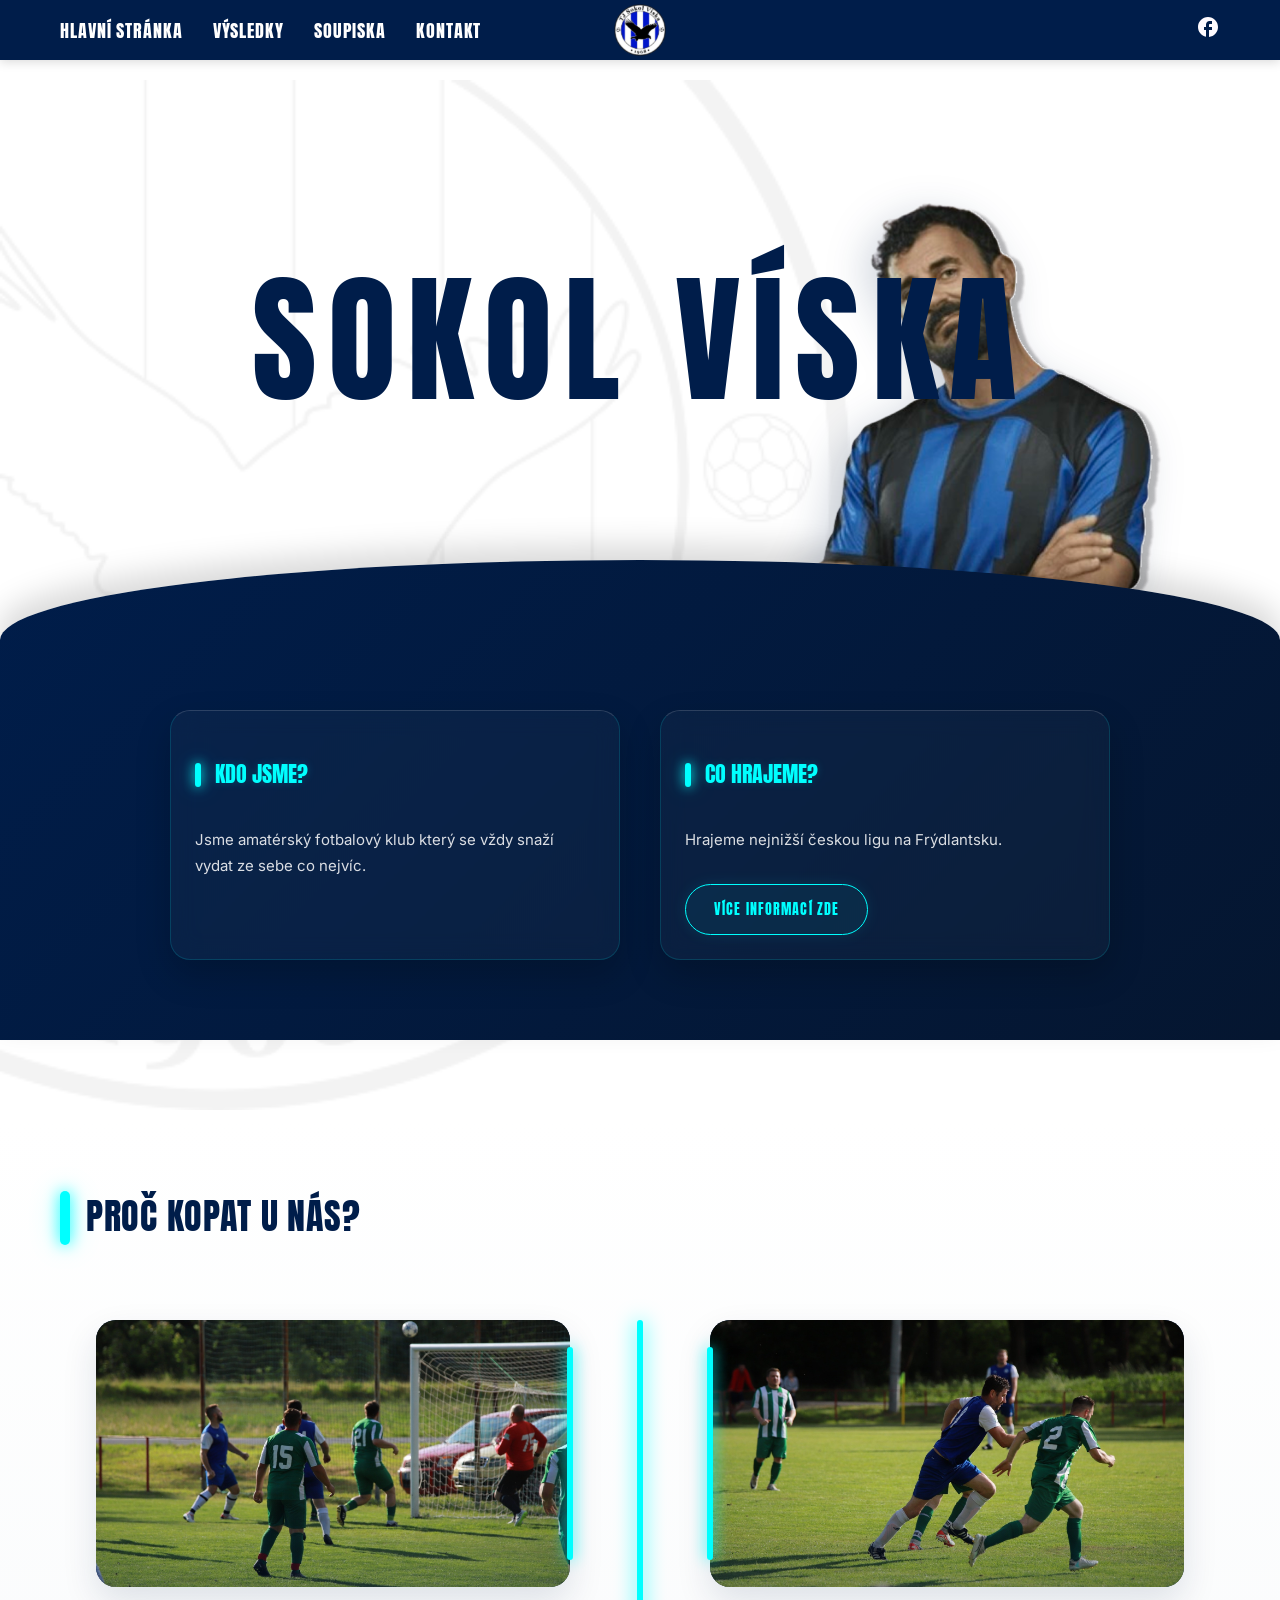
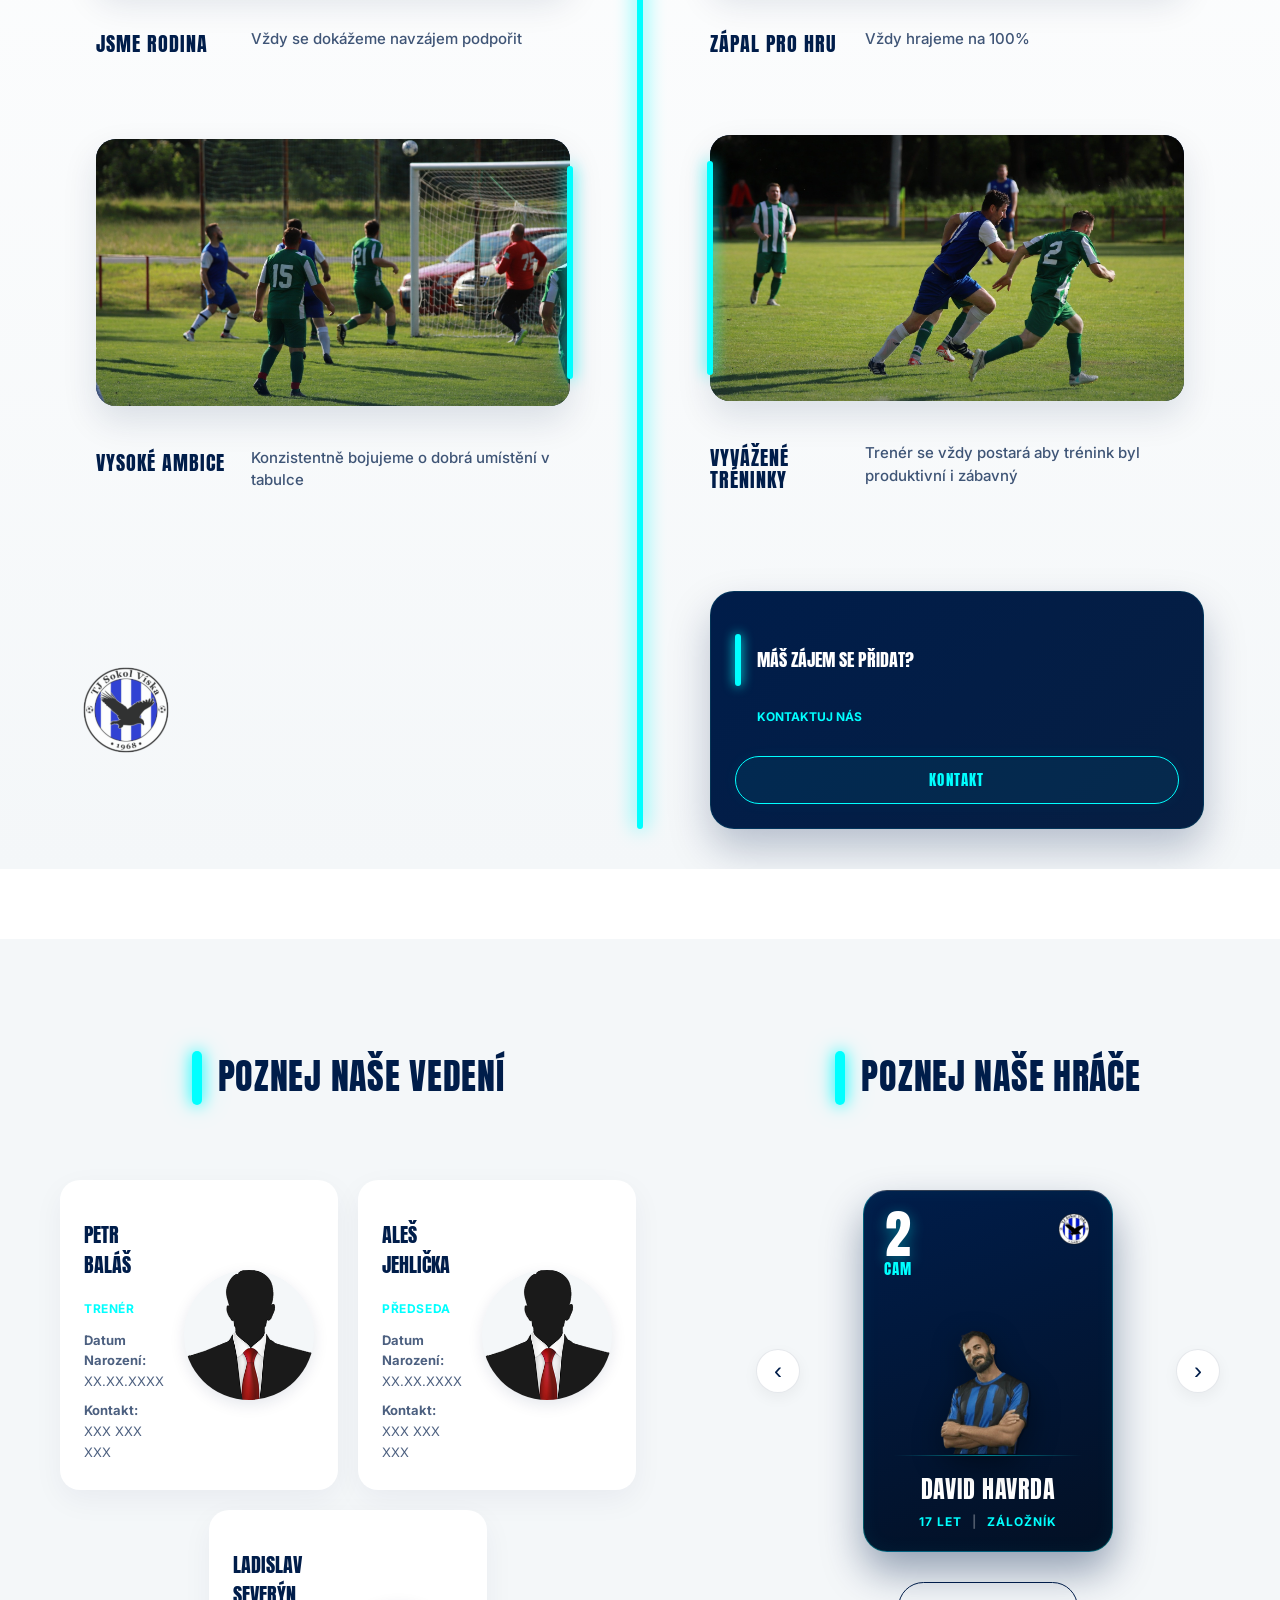
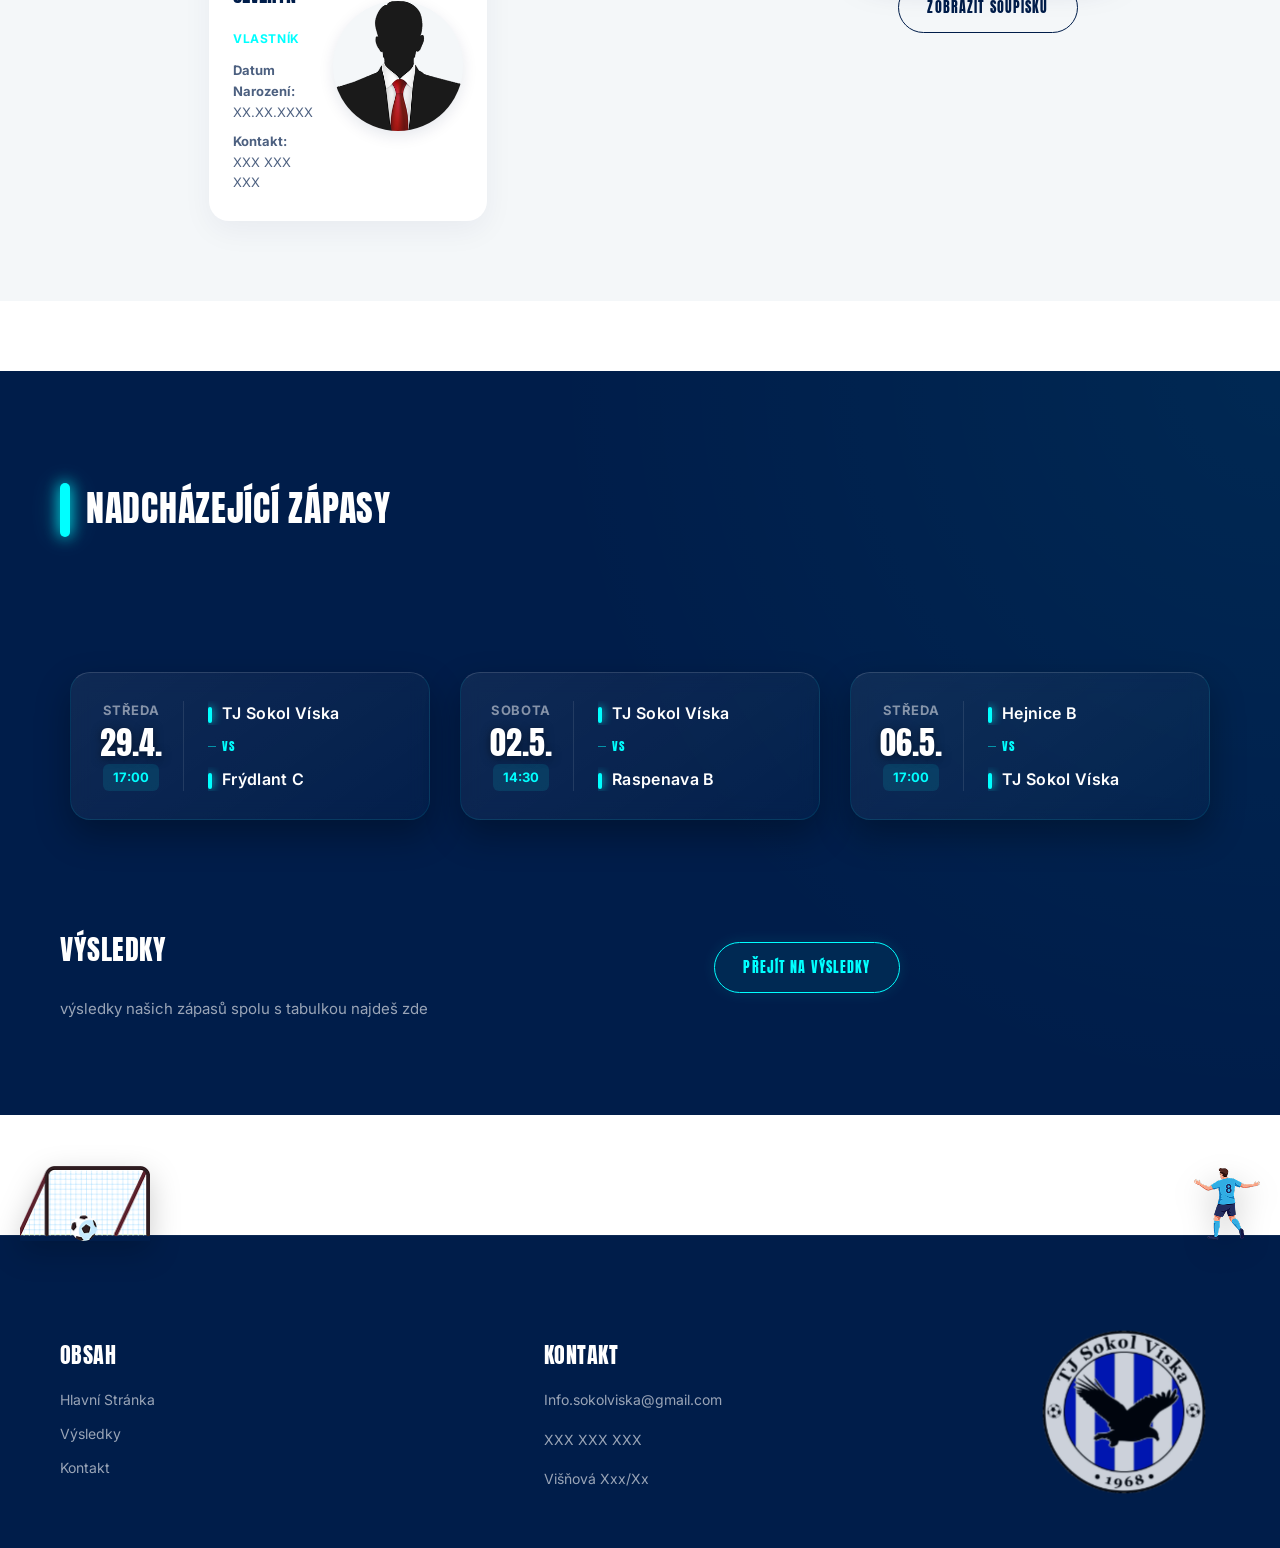
==== commit 0472dc2b: "Zmena na favicon asi, nevim jestli to je spravne vsechno" ====
--- a/index.html
+++ b/index.html
@@ -23,7 +23,8 @@
                 <span class="menu-bar"></span>
             </button>
             <a href="#" class="logo-odkaz">
-                <img src="./images/Logo.svg" alt="Logo TJ Sokol Víska" width="80" height="80" class="logo-foto">
+                <img src="./images/favicon-logo/favicon-96x96.png" alt="Logo TJ Sokol Víska" width="80" height="80"
+                    class="logo-foto">
             </a>
             <nav class="hlavni-navigace">
                 <ul>
@@ -148,8 +149,8 @@
                     </div>
 
                     <div class="hodnoty-logo-box">
-                        <img src="./images/Logo.svg" alt="Symbol a logo fotbalového klubu" width="100" height="100"
-                            class="patka-sekce-logo">
+                        <img src="./images/favicon-logo/web-app-manifest-192x192.png"
+                            alt="Symbol a logo fotbalového klubu" width="100" height="100" class="patka-sekce-logo">
                     </div>
 
                     <div class="hodnoty-cta-box">
@@ -245,8 +246,8 @@
                                         <div class="hrac-cislo" id="hrac-cislo">2</div>
                                         <div class="hrac-pozice" id="hrac-pozice">CAM</div>
                                     </div>
-                                    <img src="./images/Logo.svg" alt="Miniaturní logo klubu" width="36" height="36"
-                                        class="hrac-karta-logo">
+                                    <img src="./images/favicon-logo/favicon-96x96.png" alt="Miniaturní logo klubu"
+                                        width="36" height="36" class="hrac-karta-logo">
                                 </div>
                                 <div class="fifa-foto-box">
                                     <img src="./images/hrac-hero-mobil.png"
@@ -362,8 +363,8 @@
                 <p>Višňová Xxx/Xx</p>
             </div>
             <div class="patka-logo-box">
-                <img src="./images/Logo.svg" alt="Velké logo TJ Sokol Víska v patičce" width="140" height="140"
-                    class="patka-logo">
+                <img src="./images/favicon-logo/web-app-manifest-192x192.png" alt="Velké logo TJ Sokol Víska v patičce"
+                    width="140" height="140" class="patka-logo">
             </div>
         </div>
     </footer>
